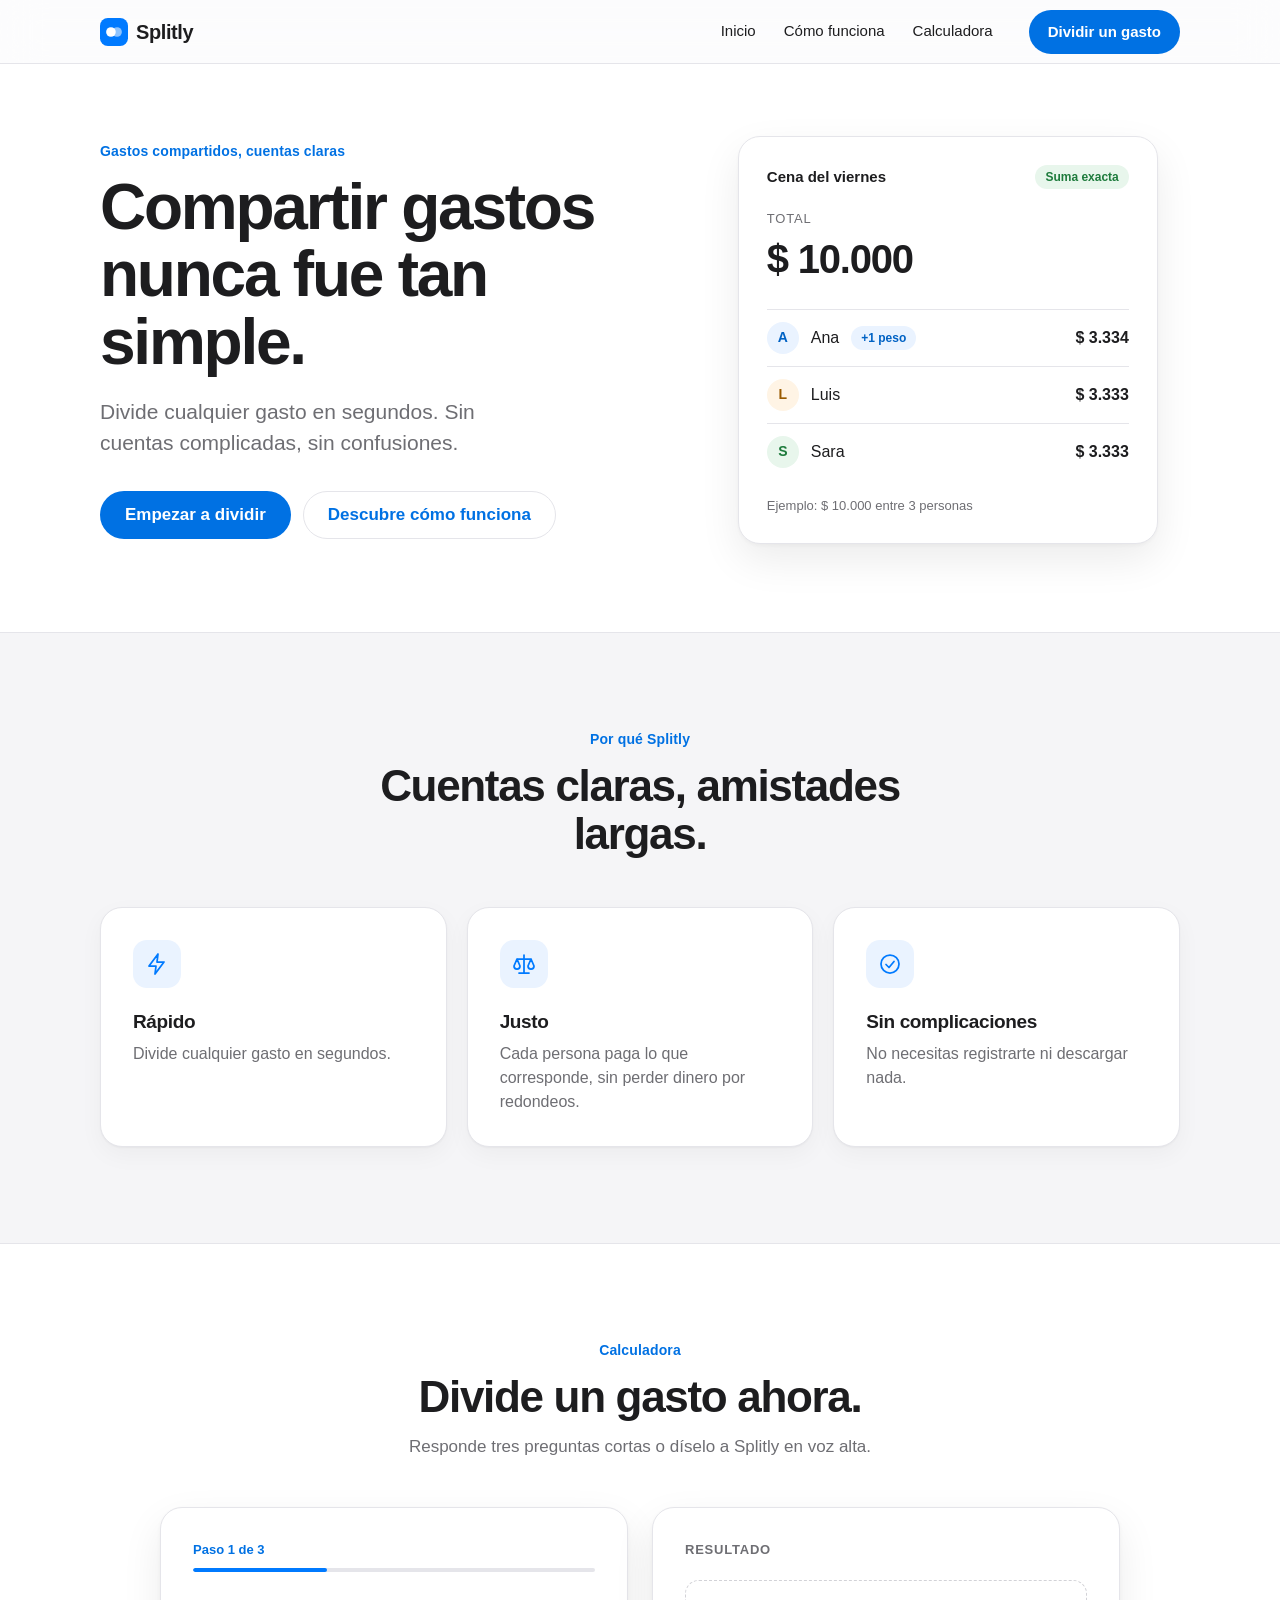
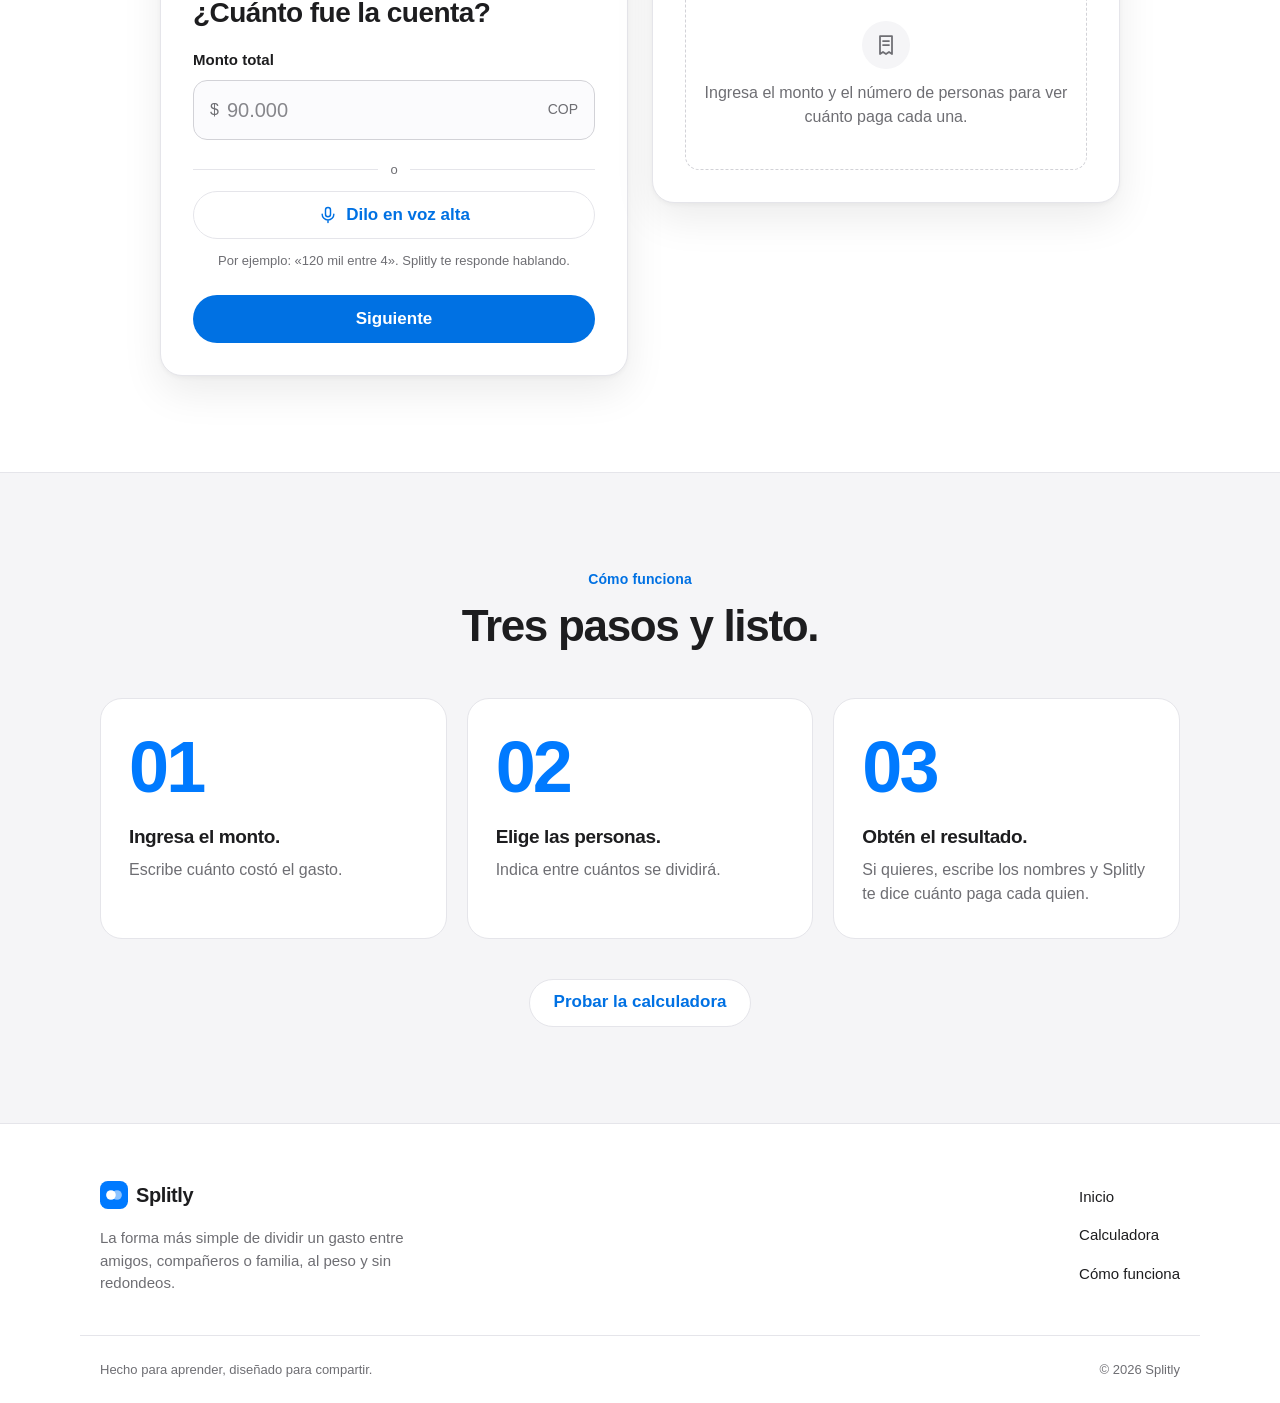
==== frontend/index.html @ 6a3be79f "v4: el asistente paso a paso reemplaza al formulario La calculadora de esta versión solo usa el fluj" ====
<!DOCTYPE html>
<html lang="es">
<head>
  <meta charset="UTF-8">
  <meta name="viewport" content="width=device-width, initial-scale=1">
  <title>Splitly — Divide gastos en segundos</title>
  <meta name="description" content="Splitly divide cualquier gasto en pesos colombianos entre varias personas, al peso y sin redondeos.">
  <meta name="theme-color" content="#F5F5F7">
  <link rel="icon" type="image/svg+xml" href="data:image/svg+xml,%3Csvg xmlns='http://www.w3.org/2000/svg' viewBox='0 0 32 32' width='32' height='32'%3E%3Crect width='32' height='32' rx='9' fill='%23007AFF'/%3E%3Ccircle cx='12.5' cy='16' r='5.5' fill='%23fff'/%3E%3Ccircle cx='19.5' cy='16' r='5.5' fill='%23fff' fill-opacity='.55'/%3E%3C/svg%3E">
  <link rel="stylesheet" href="style.css">
  <script src="script.js" defer></script>
  <script src="flujos.js" defer></script>
</head>
<body>
  <a class="saltar" href="#contenido">Saltar al contenido</a>

  <!-- Barra de navegación -->
  <header class="navbar">
    <nav class="navbar__contenido contenedor" aria-label="Principal">
      <a class="logo" href="#inicio">
        <svg class="logo__simbolo" viewBox="0 0 32 32" width="28" height="28" aria-hidden="true" focusable="false"><rect width="32" height="32" rx="9" fill="#007AFF"/><circle cx="12.5" cy="16" r="5.5" fill="#fff"/><circle cx="19.5" cy="16" r="5.5" fill="#fff" fill-opacity=".55"/></svg>
        <span class="logo__texto">Splitly</span>
      </a>
      <button class="navbar__toggle" id="menu-toggle" type="button" aria-expanded="false" aria-controls="menu" aria-label="Abrir menú">
        <svg viewBox="0 0 24 24" width="24" height="24" fill="none" stroke="currentColor" stroke-width="1.75" stroke-linecap="round" stroke-linejoin="round" aria-hidden="true" focusable="false"><path d="M4 6h16M4 12h16M4 18h16"/></svg>
      </button>
      <div class="navbar__menu" id="menu">
        <ul class="navbar__enlaces">
          <li><a class="navbar__enlace" href="#inicio">Inicio</a></li>
          <li><a class="navbar__enlace" href="#como-funciona">Cómo funciona</a></li>
          <li><a class="navbar__enlace" href="#calculadora">Calculadora</a></li>
        </ul>
        <a class="boton boton--primario boton--pequeno" href="#calculadora">Dividir un gasto</a>
      </div>
    </nav>
  </header>

  <main id="contenido">

    <!-- Hero -->
    <section class="hero" id="inicio" aria-labelledby="hero-titulo">
      <div class="contenedor hero__grid">
        <div class="hero__texto">
          <p class="eyebrow">Gastos compartidos, cuentas claras</p>
          <h1 class="hero__titulo" id="hero-titulo">Compartir gastos nunca fue tan simple.</h1>
          <p class="hero__subtitulo">Divide cualquier gasto en segundos. Sin cuentas complicadas, sin confusiones.</p>
          <div class="hero__acciones">
            <a class="boton boton--primario" href="#calculadora">Empezar a dividir</a>
            <a class="boton boton--secundario" href="#como-funciona">Descubre cómo funciona</a>
          </div>
        </div>
        <figure class="hero__visual tarjeta-ejemplo">
          <div class="tarjeta-ejemplo__encabezado">
            <span class="tarjeta-ejemplo__titulo">Cena del viernes</span>
            <span class="chip chip--exito">Suma exacta</span>
          </div>
          <p class="tarjeta-ejemplo__etiqueta">Total</p>
          <p class="tarjeta-ejemplo__monto">$ 10.000</p>
          <ul class="tarjeta-ejemplo__lista">
            <li class="tarjeta-ejemplo__fila">
              <span class="avatar" aria-hidden="true">A</span>
              <span class="tarjeta-ejemplo__nombre">Ana</span>
              <span class="chip">+1 peso</span>
              <span class="tarjeta-ejemplo__valor">$ 3.334</span>
            </li>
            <li class="tarjeta-ejemplo__fila">
              <span class="avatar" aria-hidden="true">L</span>
              <span class="tarjeta-ejemplo__nombre">Luis</span>
              <span class="tarjeta-ejemplo__valor">$ 3.333</span>
            </li>
            <li class="tarjeta-ejemplo__fila">
              <span class="avatar" aria-hidden="true">S</span>
              <span class="tarjeta-ejemplo__nombre">Sara</span>
              <span class="tarjeta-ejemplo__valor">$ 3.333</span>
            </li>
          </ul>
          <figcaption class="tarjeta-ejemplo__pie">Ejemplo: $ 10.000 entre 3 personas</figcaption>
        </figure>
      </div>
    </section>

    <!-- Beneficios -->
    <section class="seccion" id="beneficios" aria-labelledby="beneficios-titulo">
      <div class="contenedor">
        <header class="seccion__encabezado">
          <p class="eyebrow">Por qué Splitly</p>
          <h2 class="seccion__titulo" id="beneficios-titulo">Cuentas claras, amistades largas.</h2>
        </header>
        <ul class="beneficios">
          <li class="tarjeta beneficio">
            <span class="beneficio__icono">
              <svg viewBox="0 0 24 24" width="24" height="24" fill="none" stroke="currentColor" stroke-width="1.75" stroke-linecap="round" stroke-linejoin="round" aria-hidden="true" focusable="false"><path d="M13 2 4 14h7l-1 8 9-12h-7z"/></svg>
            </span>
            <h3 class="beneficio__titulo">Rápido</h3>
            <p class="beneficio__texto">Divide cualquier gasto en segundos.</p>
          </li>
          <li class="tarjeta beneficio">
            <span class="beneficio__icono">
              <svg viewBox="0 0 24 24" width="24" height="24" fill="none" stroke="currentColor" stroke-width="1.75" stroke-linecap="round" stroke-linejoin="round" aria-hidden="true" focusable="false"><path d="M12 3v18M7 21h10M5 7h14M5 7l-3 7a3 3 0 0 0 6 0zM19 7l-3 7a3 3 0 0 0 6 0z"/></svg>
            </span>
            <h3 class="beneficio__titulo">Justo</h3>
            <p class="beneficio__texto">Cada persona paga lo que corresponde, sin perder dinero por redondeos.</p>
          </li>
          <li class="tarjeta beneficio">
            <span class="beneficio__icono">
              <svg viewBox="0 0 24 24" width="24" height="24" fill="none" stroke="currentColor" stroke-width="1.75" stroke-linecap="round" stroke-linejoin="round" aria-hidden="true" focusable="false"><circle cx="12" cy="12" r="9"/><path d="m8 12.5 3 3 5-6"/></svg>
            </span>
            <h3 class="beneficio__titulo">Sin complicaciones</h3>
            <p class="beneficio__texto">No necesitas registrarte ni descargar nada.</p>
          </li>
        </ul>
      </div>
    </section>

    <!-- Calculadora -->
    <section class="seccion seccion--calculadora" id="calculadora" aria-labelledby="calculadora-titulo">
      <div class="contenedor">
        <header class="seccion__encabezado">
          <p class="eyebrow">Calculadora</p>
          <h2 class="seccion__titulo" id="calculadora-titulo">Divide un gasto ahora.</h2>
          <p class="seccion__descripcion">Responde tres preguntas cortas o díselo a Splitly en voz alta.</p>
        </header>
        <div class="calculadora">

          <div class="calculadora__entrada">

          <!-- Asistente paso a paso: una pregunta por pantalla, o todo de una vez por voz -->
          <form class="tarjeta asistente" id="asistente" novalidate>
            <p class="asistente__progreso" id="asistente-progreso" aria-live="polite">Paso 1 de 3</p>
            <div class="asistente__barra" aria-hidden="true"><span class="asistente__avance" id="asistente-avance"></span></div>

            <fieldset class="asistente__paso" data-paso="1">
              <legend class="asistente__pregunta">¿Cuánto fue la cuenta?</legend>
              <div class="campo">
                <label class="campo__etiqueta" for="asistente-monto">Monto total</label>
                <div class="campo__control">
                  <span class="campo__prefijo" aria-hidden="true">$</span>
                  <input class="campo__entrada" type="text" id="asistente-monto" inputmode="numeric" autocomplete="off" placeholder="90.000">
                  <span class="campo__sufijo" aria-hidden="true">COP</span>
                </div>
              </div>
              <div class="voz">
                <p class="voz__separador"><span>o</span></p>
                <button class="boton boton--secundario boton--bloque voz__boton" id="boton-voz" type="button" aria-describedby="voz-ejemplo voz-estado">
                  <svg viewBox="0 0 24 24" width="20" height="20" fill="none" stroke="currentColor" stroke-width="1.75" stroke-linecap="round" stroke-linejoin="round" aria-hidden="true" focusable="false"><rect x="9" y="3" width="6" height="11" rx="3"/><path d="M5 11a7 7 0 0 0 14 0M12 18v3"/></svg>
                  <span class="voz__texto">Dilo en voz alta</span>
                </button>
                <p class="voz__ejemplo" id="voz-ejemplo">Por ejemplo: «120 mil entre 4». Splitly te responde hablando.</p>
                <p class="voz__estado" id="voz-estado" aria-live="polite" hidden></p>
              </div>
            </fieldset>

            <fieldset class="asistente__paso" data-paso="2" hidden>
              <legend class="asistente__pregunta">¿Entre cuántas personas?</legend>
              <div class="contador">
                <button class="contador__boton" type="button" data-cambio="-1" aria-label="Una persona menos">−</button>
                <label class="visualmente-oculto" for="asistente-personas">Número de personas</label>
                <input class="contador__valor" type="text" id="asistente-personas" inputmode="numeric" autocomplete="off" value="2">
                <button class="contador__boton" type="button" data-cambio="1" aria-label="Una persona más">+</button>
              </div>
            </fieldset>

            <fieldset class="asistente__paso" data-paso="3" hidden>
              <legend class="asistente__pregunta">¿Quiénes son?</legend>
              <p class="campo__ayuda">Opcional: escribe los nombres para ver cuánto paga cada quien.</p>
              <ol class="asistente__nombres" id="asistente-nombres"></ol>
            </fieldset>

            <div class="alerta" id="error" role="alert" hidden></div>
            <div class="asistente__acciones">
              <button class="boton boton--secundario" id="asistente-atras" type="button" hidden>Atrás</button>
              <button class="boton boton--primario" id="asistente-siguiente" type="submit">Siguiente</button>
            </div>
          </form>

          </div>

          <!-- Resultado -->
          <section class="tarjeta resultado" aria-labelledby="resultado-titulo" aria-live="polite">
            <h3 class="resultado__titulo" id="resultado-titulo">Resultado</h3>
            <div class="resultado__vacio" id="resultado-vacio">
              <span class="resultado__vacio-icono">
                <svg viewBox="0 0 24 24" width="24" height="24" fill="none" stroke="currentColor" stroke-width="1.75" stroke-linecap="round" stroke-linejoin="round" aria-hidden="true" focusable="false"><path d="M6 3h12v18l-3-2-3 2-3-2-3 2zM9 8h6M9 12h6"/></svg>
              </span>
              <p>Ingresa el monto y el número de personas para ver cuánto paga cada una.</p>
            </div>
            <div class="resultado__contenido" id="resultado" hidden>
              <p class="resultado__etiqueta" id="resultado-etiqueta">Cada persona paga</p>
              <p class="resultado__monto" id="resultado-base"></p>
              <dl class="resultado__datos">
                <div class="resultado__dato"><dt>Monto total</dt><dd id="resultado-total"></dd></div>
                <div class="resultado__dato"><dt>Participantes</dt><dd id="resultado-personas"></dd></div>
              </dl>
              <h4 class="resultado__subtitulo">Distribución</h4>
              <ul class="distribucion" id="distribucion"></ul>
              <p class="resultado__nota" id="resultado-nota" hidden></p>
            </div>
          </section>

        </div>
      </div>
    </section>

    <!-- Cómo funciona -->
    <section class="seccion" id="como-funciona" aria-labelledby="como-funciona-titulo">
      <div class="contenedor">
        <header class="seccion__encabezado">
          <p class="eyebrow">Cómo funciona</p>
          <h2 class="seccion__titulo" id="como-funciona-titulo">Tres pasos y listo.</h2>
        </header>
        <ol class="pasos">
          <li class="paso">
            <span class="paso__numero" aria-hidden="true">01</span>
            <h3 class="paso__titulo">Ingresa el monto.</h3>
            <p class="paso__texto">Escribe cuánto costó el gasto.</p>
          </li>
          <li class="paso">
            <span class="paso__numero" aria-hidden="true">02</span>
            <h3 class="paso__titulo">Elige las personas.</h3>
            <p class="paso__texto">Indica entre cuántos se dividirá.</p>
          </li>
          <li class="paso">
            <span class="paso__numero" aria-hidden="true">03</span>
            <h3 class="paso__titulo">Obtén el resultado.</h3>
            <p class="paso__texto">Si quieres, escribe los nombres y Splitly te dice cuánto paga cada quien.</p>
          </li>
        </ol>
        <div class="seccion__accion">
          <a class="boton boton--secundario" href="#calculadora">Probar la calculadora</a>
        </div>
      </div>
    </section>

  </main>

  <!-- Pie de página -->
  <footer class="footer">
    <div class="contenedor footer__grid">
      <div class="footer__marca">
        <a class="logo" href="#inicio">
          <svg class="logo__simbolo" viewBox="0 0 32 32" width="28" height="28" aria-hidden="true" focusable="false"><rect width="32" height="32" rx="9" fill="#007AFF"/><circle cx="12.5" cy="16" r="5.5" fill="#fff"/><circle cx="19.5" cy="16" r="5.5" fill="#fff" fill-opacity=".55"/></svg>
          <span class="logo__texto">Splitly</span>
        </a>
        <p class="footer__descripcion">La forma más simple de dividir un gasto entre amigos, compañeros o familia, al peso y sin redondeos.</p>
      </div>
      <nav class="footer__nav" aria-label="Pie de página">
        <ul class="footer__enlaces">
          <li><a class="footer__enlace" href="#inicio">Inicio</a></li>
          <li><a class="footer__enlace" href="#calculadora">Calculadora</a></li>
          <li><a class="footer__enlace" href="#como-funciona">Cómo funciona</a></li>
        </ul>
      </nav>
    </div>
    <div class="contenedor footer__base">
      <p>Hecho para aprender, diseñado para compartir.</p>
      <p>© <span id="anio">2026</span> Splitly</p>
    </div>
  </footer>
</body>
</html>
---- frontend/style.css ----
/* ==========================================================
   Splitly - Hoja de estilos
   Estilo inspirado en Apple / iOS: minimalista, con mucho
   espacio en blanco, tarjetas redondeadas y sombras sutiles.
   Metodología: nombres de clases tipo BEM (bloque__elemento--modificador).
   ========================================================== */

/* ---------- Variables ---------- */
:root {
  /* Colores base */
  --fondo: #F5F5F7;
  --superficie: #FFFFFF;
  --texto: #1D1D1F;
  --texto-secundario: #6E6E73;
  --borde: #E5E5EA;
  --borde-campo: #D2D2D7;

  /* Acento: --acento (#007AFF) es solo para elementos NO textuales
     (iconos, logo, anillo de foco, borde de campo enfocado).
     Sobre blanco #007AFF da ~4.0:1 y NO cumple WCAG AA para texto normal (4.5:1).
     Por eso el texto, los enlaces y los botones usan #0071E3, que da ~4.7:1. */
  --acento: #007AFF;
  --acento-texto: #0071E3;
  --acento-texto-hover: #0062C4;

  /* Estados y chips */
  --exito: #1E7B3C;
  --exito-fondo: #E8F6EC;
  --error: #D70015;
  --error-fondo: #FFF1F1;
  --chip-fondo: #EAF3FF;
  --chip-texto: #0062C4;

  /* Radios */
  --radio-sm: 10px;
  --radio: 14px;
  --radio-lg: 22px;

  /* Sombras */
  --sombra: 0 1px 2px rgba(0,0,0,.04), 0 8px 24px rgba(0,0,0,.04);
  --sombra-elevada: 0 2px 4px rgba(0,0,0,.04), 0 16px 40px rgba(0,0,0,.08);

  /* Medidas y movimiento */
  --alto-navbar: 64px;
  --transicion: 200ms cubic-bezier(.25,.1,.25,1);

  /* Tipografía */
  --fuente: -apple-system, BlinkMacSystemFont, "SF Pro Text", "Segoe UI", Roboto, "Helvetica Neue", Arial, sans-serif;
}

/* ---------- Base ---------- */
*, *::before, *::after {
  box-sizing: border-box;
}

* {
  margin: 0;
}

[hidden] {
  display: none !important;
}

img, svg {
  display: block;
  max-width: 100%;
}

/* Desplazamiento suave solo si la persona no pidió menos movimiento */
@media (prefers-reduced-motion: no-preference) {
  html {
    scroll-behavior: smooth;
  }
}

body {
  background: var(--fondo);
  color: var(--texto);
  font-family: var(--fuente);
  line-height: 1.5;
  -webkit-font-smoothing: antialiased;
  -moz-osx-font-smoothing: grayscale;
}

h1, h2, h3, h4 {
  letter-spacing: -0.02em;
  font-weight: 600;
}

ul, ol {
  list-style: none;
  padding: 0;
}

/* Las anclas no quedan tapadas por la navbar fija */
section[id] {
  scroll-margin-top: calc(var(--alto-navbar) + 16px);
}

/* Anillo de foco visible para quien navega con teclado */
:focus-visible {
  outline: 3px solid color-mix(in srgb, var(--acento) 55%, transparent);
  outline-offset: 2px;
}

.contenedor {
  width: 100%;
  max-width: 1120px;
  margin-inline: auto;
  padding-inline: 20px;
}

@media (max-width: 359px) {
  .contenedor {
    padding-inline: 16px;
  }
}

/* ---------- Enlace para saltar al contenido ---------- */
.saltar {
  position: fixed;
  top: 8px;
  left: 8px;
  z-index: 100;
  padding: 10px 16px;
  background: var(--acento-texto);
  color: #FFFFFF;
  border-radius: var(--radio-sm);
  font-weight: 600;
  text-decoration: none;
  transform: translateY(-200%);
}

.saltar:focus {
  transform: none;
}

/* ---------- Botones ---------- */
.boton {
  display: inline-flex;
  align-items: center;
  justify-content: center;
  gap: 8px;
  min-height: 48px;
  padding: 0 24px;
  border: 1px solid transparent;
  border-radius: 999px;
  font: inherit;
  font-size: 17px;
  font-weight: 600;
  line-height: 1.2;
  text-align: center;
  text-decoration: none;
  cursor: pointer;
  transition:
    background-color var(--transicion),
    color var(--transicion),
    transform var(--transicion),
    box-shadow var(--transicion);
}

.boton--primario {
  background: var(--acento-texto);
  color: #FFFFFF;
}

.boton--primario:hover {
  background: var(--acento-texto-hover);
}

.boton--primario:active {
  transform: scale(.98);
}

.boton--secundario {
  background: var(--superficie);
  color: var(--acento-texto);
  border-color: var(--borde);
}

.boton--secundario:hover {
  background: #EEF5FF;
}

.boton--secundario:active {
  transform: scale(.98);
}

.boton--pequeno {
  min-height: 44px;
  padding: 0 18px;
  font-size: 15px;
}

.boton--bloque {
  width: 100%;
}

.boton:disabled {
  opacity: .55;
  cursor: not-allowed;
  transform: none;
}

.boton--primario:disabled:hover {
  background: var(--acento-texto); /* deshabilitado no reacciona al mouse */
}

/* Spinner de carga: oculto salvo cuando el botón está ocupado */
.boton__spinner {
  display: none;
}

.boton[aria-busy="true"] {
  cursor: progress; /* sobrescribe el not-allowed de :disabled */
}

.boton[aria-busy="true"] .boton__spinner {
  display: inline-block;
  width: 18px;
  height: 18px;
  flex-shrink: 0;
  border: 2px solid rgba(255,255,255,.35);
  border-top-color: #FFFFFF;
  border-radius: 50%;
  animation: girar 0.8s linear infinite;
}

/* ---------- Navbar ---------- */
.navbar {
  position: sticky;
  top: 0;
  z-index: 50;
  height: var(--alto-navbar);
  background: rgba(255,255,255,.72);
  -webkit-backdrop-filter: saturate(180%) blur(20px);
  backdrop-filter: saturate(180%) blur(20px);
  border-bottom: 1px solid var(--borde);
}

.navbar__contenido {
  display: flex;
  align-items: center;
  justify-content: space-between;
  height: 100%;
}

.logo {
  display: inline-flex;
  align-items: center;
  gap: 8px;
  color: var(--texto);
  text-decoration: none;
}

.logo__texto {
  font-size: 20px;
  font-weight: 700;
  letter-spacing: -0.02em;
}

.navbar__toggle {
  display: inline-grid;
  place-items: center;
  width: 44px;
  height: 44px;
  padding: 0;
  border: 0;
  background: transparent;
  border-radius: var(--radio-sm);
  color: var(--texto);
  cursor: pointer;
  transition: background-color var(--transicion);
}

.navbar__toggle:hover {
  background: rgba(0,0,0,.05);
}

.navbar__enlace {
  display: flex;
  align-items: center;
  color: var(--texto);
  font-size: 15px;
  text-decoration: none;
  padding: 8px 12px;
  border-radius: 8px;
  transition: color var(--transicion);
}

.navbar__enlace:hover {
  color: var(--acento-texto);
}

/* Móvil: menú desplegable */
.navbar__menu {
  position: absolute;
  top: 100%;
  left: 0;
  right: 0;
  display: none;
  flex-direction: column;
  gap: 8px;
  padding: 12px 20px 20px;
  background: var(--superficie);
  border-bottom: 1px solid var(--borde);
  box-shadow: var(--sombra-elevada);
}

.navbar__enlaces {
  display: flex;
  flex-direction: column;
}

.navbar__menu .navbar__enlace {
  min-height: 44px;
  padding: 12px;
}

.navbar__menu .boton {
  width: 100%;
}

/* Estado abierto (lo activa el JavaScript con la clase navbar--abierto) */
.navbar--abierto .navbar__menu {
  display: flex;
  animation: desplegar 200ms ease-out;
}

/* Escritorio: menú en fila */
@media (min-width: 768px) {
  .navbar__toggle {
    display: none;
  }

  .navbar__menu {
    position: static;
    display: flex;
    flex-direction: row;
    align-items: center;
    gap: 24px;
    padding: 0;
    background: none;
    border-bottom: 0;
    box-shadow: none;
  }

  .navbar__enlaces {
    flex-direction: row;
    gap: 4px;
  }

  .navbar__menu .navbar__enlace {
    min-height: 0;
    padding: 8px 12px;
  }

  .navbar__menu .boton {
    width: auto;
  }
}

/* ---------- Hero ---------- */
.hero {
  padding-block: 48px 64px;
  background: var(--superficie);
  border-bottom: 1px solid var(--borde);
}

@media (min-width: 768px) {
  .hero {
    padding-block: 72px 88px;
  }
}

.hero__grid {
  display: grid;
  grid-template-columns: minmax(0, 1fr);
  gap: 48px;
}

@media (min-width: 900px) {
  .hero__grid {
    grid-template-columns: 1.1fr 0.9fr;
    align-items: center;
  }
}

.eyebrow {
  margin-bottom: 12px;
  font-size: 14px;
  font-weight: 600;
  letter-spacing: .01em;
  color: var(--acento-texto);
}

.hero__titulo {
  max-width: 14ch;
  font-size: clamp(2.25rem, 6vw + 0.5rem, 4rem);
  font-weight: 700;
  line-height: 1.05;
  letter-spacing: -0.035em;
}

.hero__subtitulo {
  max-width: 36ch;
  margin: 20px 0 32px;
  font-size: clamp(1.0625rem, 1vw + 0.9rem, 1.3125rem);
  color: var(--texto-secundario);
}

.hero__acciones {
  display: flex;
  flex-wrap: wrap;
  gap: 12px;
}

@media (max-width: 479px) {
  .hero__acciones .boton {
    flex: 1 1 100%;
  }
}

/* ---------- Tarjeta de ejemplo (hero) ---------- */
.tarjeta-ejemplo {
  width: 100%;
  max-width: 420px;
  justify-self: center;
  margin: 0;
  padding: 20px;
  background: var(--superficie);
  border: 1px solid var(--borde);
  border-radius: var(--radio-lg);
  box-shadow: var(--sombra-elevada);
  animation: aparecer 500ms ease-out both;
}

@media (min-width: 480px) {
  .tarjeta-ejemplo {
    padding: 28px;
  }
}

.tarjeta-ejemplo__encabezado {
  display: flex;
  align-items: center;
  justify-content: space-between;
  gap: 12px;
  margin-bottom: 20px;
}

.tarjeta-ejemplo__titulo {
  font-size: 15px;
  font-weight: 600;
}

.tarjeta-ejemplo__etiqueta {
  font-size: 13px;
  color: var(--texto-secundario);
  text-transform: uppercase;
  letter-spacing: .06em;
}

.tarjeta-ejemplo__monto {
  margin-bottom: 20px;
  font-size: 40px;
  font-weight: 700;
  letter-spacing: -0.03em;
  font-variant-numeric: tabular-nums;
}

.tarjeta-ejemplo__fila {
  display: flex;
  align-items: center;
  gap: 12px;
  padding: 12px 0;
  border-top: 1px solid var(--borde);
}

.tarjeta-ejemplo__nombre {
  font-weight: 500;
}

.tarjeta-ejemplo__valor {
  margin-left: auto;
  font-weight: 600;
  font-variant-numeric: tabular-nums;
}

.tarjeta-ejemplo__pie {
  margin-top: 16px;
  font-size: 13px;
  color: var(--texto-secundario);
}

/* ---------- Avatar y chips ---------- */
.avatar {
  display: inline-grid;
  place-items: center;
  flex-shrink: 0;
  width: 32px;
  height: 32px;
  border-radius: 50%;
  font-size: 14px;
  font-weight: 600;
}

.tarjeta-ejemplo__fila:nth-child(1) .avatar {
  background: #EAF3FF;
  color: #0062C4;
}

.tarjeta-ejemplo__fila:nth-child(2) .avatar {
  background: #FFF4E5;
  color: #9A5B00;
}

.tarjeta-ejemplo__fila:nth-child(3) .avatar {
  background: #E8F6EC;
  color: #1E7B3C;
}

.chip {
  display: inline-flex;
  padding: 3px 10px;
  border-radius: 999px;
  background: var(--chip-fondo);
  color: var(--chip-texto);
  font-size: 12px;
  font-weight: 600;
  white-space: nowrap;
}

.chip--exito {
  background: var(--exito-fondo);
  color: var(--exito);
}

/* ---------- Secciones genéricas ---------- */
.seccion {
  padding-block: 64px;
}

@media (min-width: 768px) {
  .seccion {
    padding-block: 96px;
  }
}

.seccion__encabezado {
  max-width: 640px;
  margin: 0 auto 48px;
  text-align: center;
}

.seccion__titulo {
  font-size: clamp(1.75rem, 3vw + 1rem, 2.75rem);
  font-weight: 700;
  letter-spacing: -0.03em;
  line-height: 1.1;
}

.seccion__descripcion {
  margin-top: 12px;
  font-size: 17px;
  color: var(--texto-secundario);
}

.seccion__accion {
  margin-top: 40px;
  text-align: center;
}

.tarjeta {
  padding: 24px;
  background: var(--superficie);
  border: 1px solid var(--borde);
  border-radius: var(--radio-lg);
  box-shadow: var(--sombra);
}

@media (min-width: 768px) {
  .tarjeta {
    padding: 32px;
  }
}

/* ---------- Beneficios ---------- */
.beneficios {
  display: grid;
  grid-template-columns: repeat(auto-fit, minmax(min(100%, 260px), 1fr));
  gap: 20px;
}

.beneficio {
  transition: transform var(--transicion), box-shadow var(--transicion);
}

@media (hover: hover) {
  .beneficio:hover {
    transform: translateY(-2px);
    box-shadow: var(--sombra-elevada);
  }
}

.beneficio__icono {
  display: inline-grid;
  place-items: center;
  width: 48px;
  height: 48px;
  margin-bottom: 20px;
  border-radius: 14px;
  background: var(--chip-fondo);
  color: var(--acento);
}

.beneficio__titulo {
  margin-bottom: 6px;
  font-size: 19px;
  font-weight: 600;
}

.beneficio__texto {
  color: var(--texto-secundario);
}

/* ---------- Calculadora ---------- */
.seccion--calculadora {
  background: var(--superficie);
  border-block: 1px solid var(--borde);
}

.seccion--calculadora .tarjeta {
  box-shadow: var(--sombra-elevada);
}

.calculadora {
  display: grid;
  grid-template-columns: minmax(0, 1fr);
  gap: 24px;
  max-width: 960px;
  margin-inline: auto;
}

@media (min-width: 900px) {
  .calculadora {
    grid-template-columns: repeat(2, minmax(0, 1fr));
    align-items: start;
  }
}

.campo {
  margin-bottom: 20px;
}

.campo__etiqueta {
  display: block;
  margin-bottom: 8px;
  font-size: 15px;
  font-weight: 600;
}

.campo__control {
  display: flex;
  align-items: center;
  gap: 8px;
  min-height: 56px;
  padding: 0 16px;
  background: #FBFBFD;
  border: 1px solid var(--borde-campo);
  border-radius: var(--radio);
  transition:
    border-color var(--transicion),
    box-shadow var(--transicion),
    background-color var(--transicion);
}

.campo__control:focus-within {
  background: var(--superficie);
  border-color: var(--acento);
  box-shadow: 0 0 0 4px rgba(0,122,255,.15);
}

.campo__entrada {
  flex: 1;
  min-width: 0;
  padding: 14px 0;
  border: 0;
  background: transparent;
  color: var(--texto);
  font: inherit;
  /* Nunca menos de 16px: en iOS, un campo con letra menor hace zoom automático al enfocarse */
  font-size: 20px;
  font-weight: 500;
  font-variant-numeric: tabular-nums;
  outline: none; /* el foco lo muestra el contenedor con :focus-within */
}

.campo__entrada::placeholder {
  color: #86868B;
}

.campo__prefijo,
.campo__sufijo {
  color: var(--texto-secundario);
  font-weight: 500;
}

.campo__sufijo {
  font-size: 14px;
}

.campo__ayuda {
  margin-top: 6px;
  font-size: 13px;
  color: var(--texto-secundario);
}

.alerta {
  margin-bottom: 20px;
  padding: 12px 16px;
  background: var(--error-fondo);
  color: var(--error);
  border-left: 3px solid var(--error);
  border-radius: var(--radio-sm);
  font-size: 15px;
  animation: aparecer 250ms ease-out both;
}

.alerta p + p {
  margin-top: 4px;
}

/* ---------- Resultado ---------- */
.resultado__titulo {
  margin-bottom: 20px;
  font-size: 13px;
  font-weight: 600;
  text-transform: uppercase;
  letter-spacing: .06em;
  color: var(--texto-secundario);
}

.resultado__vacio {
  display: flex;
  flex-direction: column;
  align-items: center;
  gap: 12px;
  padding: 40px 16px;
  border: 1.5px dashed var(--borde-campo);
  border-radius: var(--radio);
  text-align: center;
  color: var(--texto-secundario);
}

.resultado__vacio-icono {
  display: inline-grid;
  place-items: center;
  width: 48px;
  height: 48px;
  border-radius: 50%;
  background: var(--fondo);
  color: var(--texto-secundario);
}

/* El JS reinicia la animación ocultando y mostrando el elemento */
.resultado__contenido {
  animation: aparecer 400ms ease-out both;
}

.resultado__etiqueta {
  font-size: 15px;
  color: var(--texto-secundario);
}

.resultado__monto {
  margin: 4px 0 24px;
  font-size: clamp(2.5rem, 5vw + 1rem, 3.25rem);
  font-weight: 700;
  line-height: 1.1;
  letter-spacing: -0.035em;
  font-variant-numeric: tabular-nums;
  overflow-wrap: anywhere;
}

.resultado__datos {
  display: grid;
  grid-template-columns: repeat(2, minmax(0, 1fr));
  gap: 12px;
  margin-bottom: 24px;
}

.resultado__dato {
  padding: 14px 16px;
  background: var(--fondo);
  border-radius: var(--radio);
}

.resultado__dato dt {
  font-size: 13px;
  color: var(--texto-secundario);
}

.resultado__dato dd {
  margin: 0;
  font-size: 17px;
  font-weight: 600;
  font-variant-numeric: tabular-nums;
  overflow-wrap: anywhere;
}

.resultado__subtitulo {
  margin-bottom: 8px;
  font-size: 15px;
  font-weight: 600;
}

.distribucion__item {
  display: flex;
  align-items: center;
  justify-content: space-between;
  gap: 12px;
  padding: 14px 0;
  border-top: 1px solid var(--borde);
}

.distribucion__detalle {
  display: inline-flex;
  align-items: center;
  flex-wrap: wrap;
  gap: 8px;
  min-width: 0;
}

.distribucion__monto {
  font-weight: 600;
  font-variant-numeric: tabular-nums;
  white-space: nowrap;
}

.resultado__nota {
  margin-top: 16px;
  padding-top: 16px;
  border-top: 1px solid var(--borde);
  font-size: 14px;
  color: var(--texto-secundario);
}

/* ---------- Cómo funciona ---------- */
.pasos {
  display: grid;
  grid-template-columns: repeat(auto-fit, minmax(min(100%, 260px), 1fr));
  gap: 20px;
}

.paso {
  padding: 32px 28px;
  background: var(--superficie);
  border: 1px solid var(--borde);
  border-radius: var(--radio-lg);
}

/* Número grande y decorativo (aria-hidden): para texto grande basta contraste 3:1 y #007AFF lo cumple */
.paso__numero {
  display: block;
  margin-bottom: 20px;
  font-size: clamp(3rem, 4vw + 1.5rem, 4.5rem);
  font-weight: 700;
  line-height: 1;
  letter-spacing: -0.04em;
  font-variant-numeric: tabular-nums;
  color: var(--acento);
}

.paso__titulo {
  margin-bottom: 6px;
  font-size: 19px;
  font-weight: 600;
}

.paso__texto {
  color: var(--texto-secundario);
}

/* ---------- Footer ---------- */
.footer {
  padding-top: 56px;
  background: var(--superficie);
  border-top: 1px solid var(--borde);
  font-size: 15px;
  color: var(--texto-secundario);
}

.footer__grid {
  display: grid;
  grid-template-columns: minmax(0, 1fr);
  gap: 32px;
}

@media (min-width: 768px) {
  .footer__grid {
    grid-template-columns: 2fr 1fr;
    align-items: start;
  }
}

.footer__descripcion {
  max-width: 40ch;
  margin-top: 12px;
}

.footer__enlaces {
  display: flex;
  flex-direction: column;
  gap: 4px;
}

@media (min-width: 768px) {
  .footer__nav {
    justify-self: end;
  }
}

.footer__enlace {
  display: inline-block;
  padding: 6px 0;
  color: var(--texto);
  text-decoration: none;
  transition: color var(--transicion);
}

.footer__enlace:hover {
  color: var(--acento-texto);
  text-decoration: underline;
}

.footer__base {
  display: flex;
  flex-wrap: wrap;
  justify-content: space-between;
  gap: 8px 24px;
  margin-top: 40px;
  padding-block: 24px;
  border-top: 1px solid var(--borde);
  font-size: 13px;
}

/* ---------- Asistente paso a paso y voz ---------- */
.calculadora__entrada {
  display: grid;
  gap: 16px;
  align-content: start;
  min-width: 0;
}

/* Atajo por voz dentro del primer paso */
.voz {
  display: grid;
  gap: 12px;
}

.voz__separador {
  display: flex;
  align-items: center;
  gap: 12px;
  font-size: 13px;
  color: var(--texto-secundario);
}

.voz__separador::before,
.voz__separador::after {
  content: "";
  flex: 1;
  height: 1px;
  background: var(--borde);
}

.voz__ejemplo {
  font-size: 13px;
  text-align: center;
  color: var(--texto-secundario);
}

.voz__boton--escuchando {
  background: var(--error-fondo);
  border-color: var(--error);
  color: var(--error);
}

.voz__boton--escuchando:hover {
  background: var(--error-fondo);
}

.voz__boton--escuchando svg {
  animation: latir 1s ease-in-out infinite;
}

.voz__estado {
  padding: 10px 14px;
  background: var(--fondo);
  border-radius: var(--radio-sm);
  font-size: 14px;
  color: var(--texto);
}

.asistente__progreso {
  font-size: 13px;
  font-weight: 600;
  color: var(--acento-texto);
}

.asistente__barra {
  height: 4px;
  margin: 8px 0 24px;
  background: var(--borde);
  border-radius: 999px;
  overflow: hidden;
}

.asistente__avance {
  display: block;
  width: 33.33%;
  height: 100%;
  background: var(--acento);
  border-radius: inherit;
  transition: width var(--transicion);
}

.asistente__paso {
  min-width: 0;
  margin: 0;
  padding: 0;
  border: 0;
  animation: aparecer 250ms ease-out both;
}

.asistente__pregunta {
  margin-bottom: 20px;
  padding: 0;
  font-size: clamp(1.375rem, 2vw + 1rem, 1.75rem);
  font-weight: 700;
  letter-spacing: -0.02em;
  line-height: 1.2;
}

.asistente__acciones {
  display: flex;
  gap: 12px;
  margin-top: 24px;
}

.asistente__acciones .boton {
  flex: 1;
}

.contador {
  display: flex;
  align-items: center;
  justify-content: center;
  gap: 16px;
  margin-bottom: 24px;
}

.contador__boton {
  display: inline-grid;
  place-items: center;
  flex-shrink: 0;
  width: 56px;
  height: 56px;
  border: 1px solid var(--borde-campo);
  border-radius: 50%;
  background: var(--superficie);
  color: var(--acento-texto);
  font: inherit;
  font-size: 28px;
  line-height: 1;
  cursor: pointer;
  transition: background-color var(--transicion);
}

.contador__boton:hover {
  background: #EEF5FF;
}

.contador__valor {
  width: 4ch;
  border: 0;
  border-radius: var(--radio-sm);
  background: transparent;
  color: var(--texto);
  font: inherit;
  font-size: 48px;
  font-weight: 700;
  text-align: center;
  font-variant-numeric: tabular-nums;
}

.asistente__nombres {
  display: grid;
  gap: 8px;
  max-height: 320px;
  margin: 16px 0 20px;
  overflow-y: auto;
}

.asistente__nombre {
  width: 100%;
  min-height: 48px;
  padding: 0 14px;
  background: #FBFBFD;
  border: 1px solid var(--borde-campo);
  border-radius: var(--radio);
  color: var(--texto);
  font: inherit;
  font-size: 17px; /* 16px o más: evita el zoom automático de iOS */
}

.asistente__nombre:focus {
  outline: none;
  background: var(--superficie);
  border-color: var(--acento);
  box-shadow: 0 0 0 4px rgba(0,122,255,.15);
}

/* Texto solo para lectores de pantalla */
.visualmente-oculto {
  position: absolute;
  width: 1px;
  height: 1px;
  overflow: hidden;
  clip-path: inset(50%);
  white-space: nowrap;
}

/* ---------- Animaciones ---------- */
@keyframes latir {
  50% { transform: scale(1.15); }
}

@keyframes aparecer {
  from { opacity: 0; transform: translateY(8px); }
  to { opacity: 1; transform: none; }
}

@keyframes desplegar {
  from { opacity: 0; transform: translateY(-8px); }
  to { opacity: 1; transform: none; }
}

@keyframes girar {
  to { transform: rotate(360deg); }
}

/* ---------- Movimiento reducido ---------- */
@media (prefers-reduced-motion: reduce) {
  *, *::before, *::after {
    animation-duration: 0.01ms !important;
    animation-iteration-count: 1 !important;
    transition-duration: 0.01ms !important;
    scroll-behavior: auto !important;
  }
}
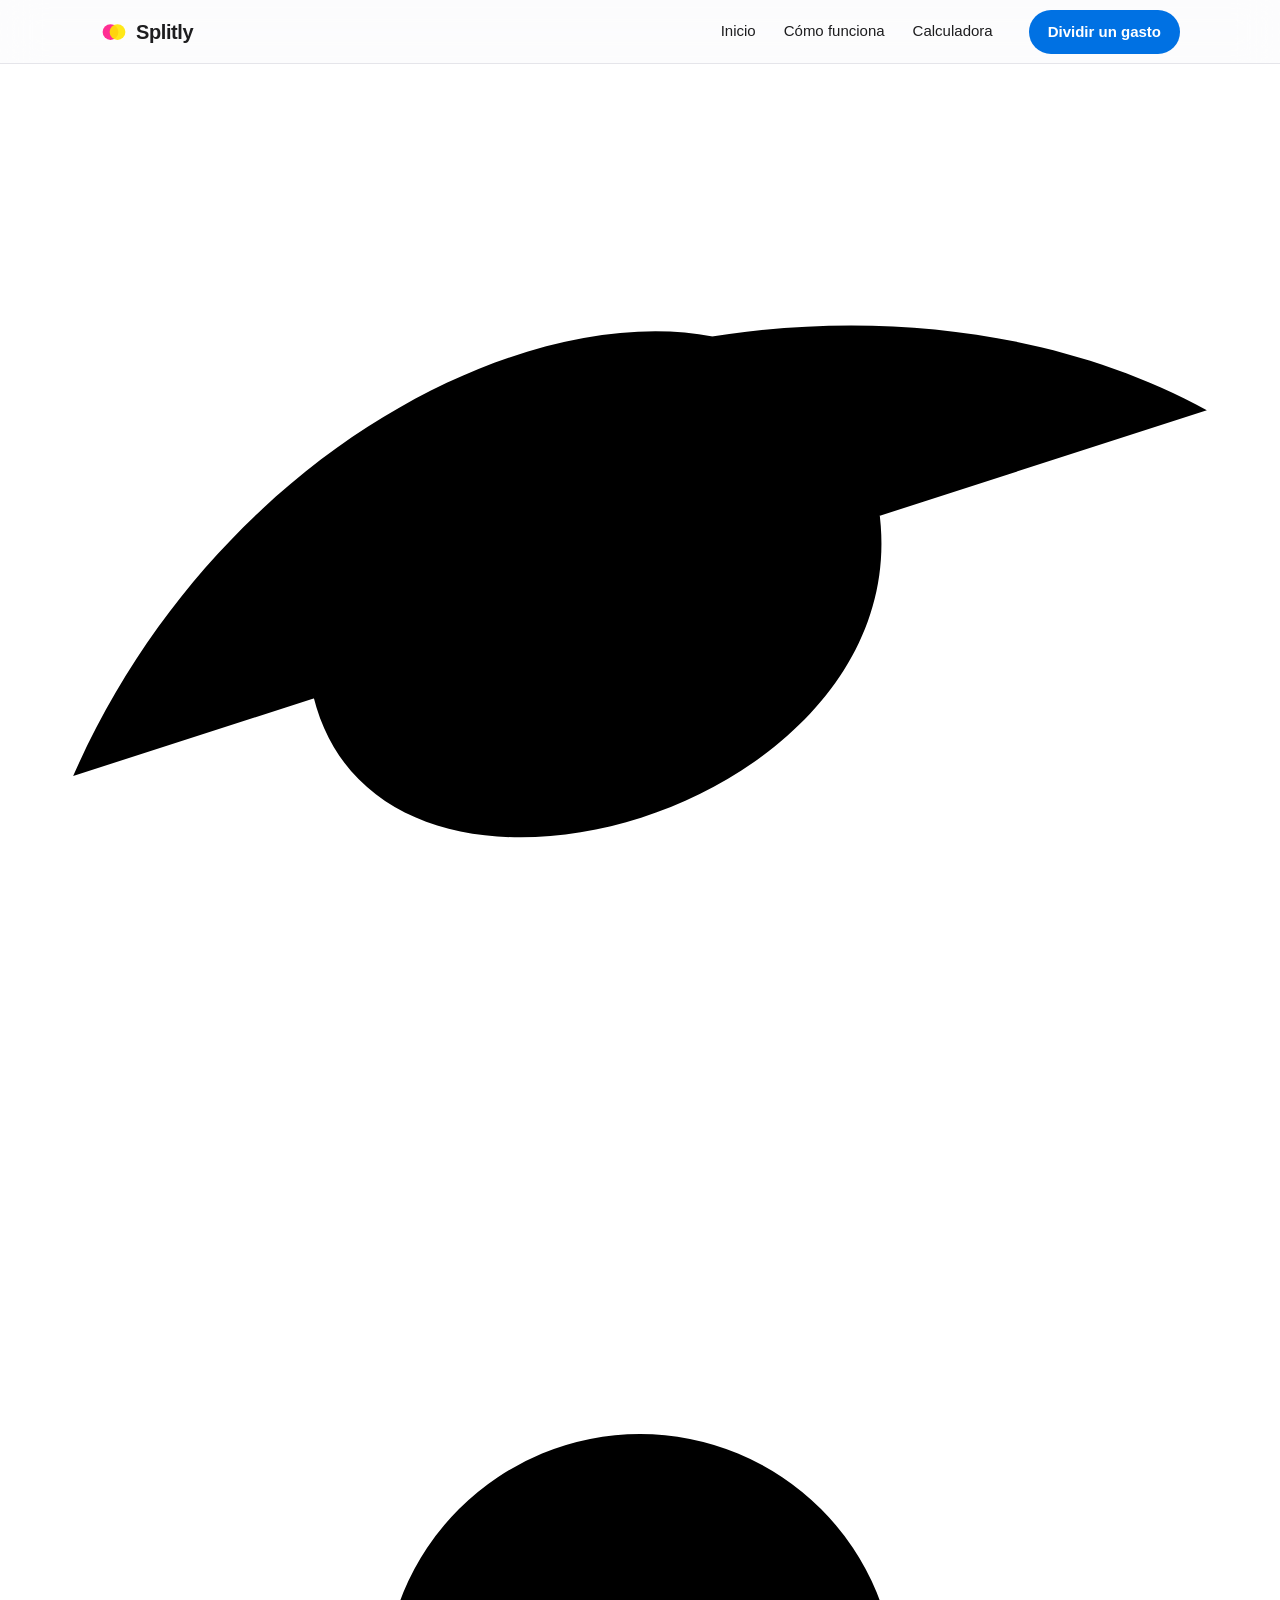
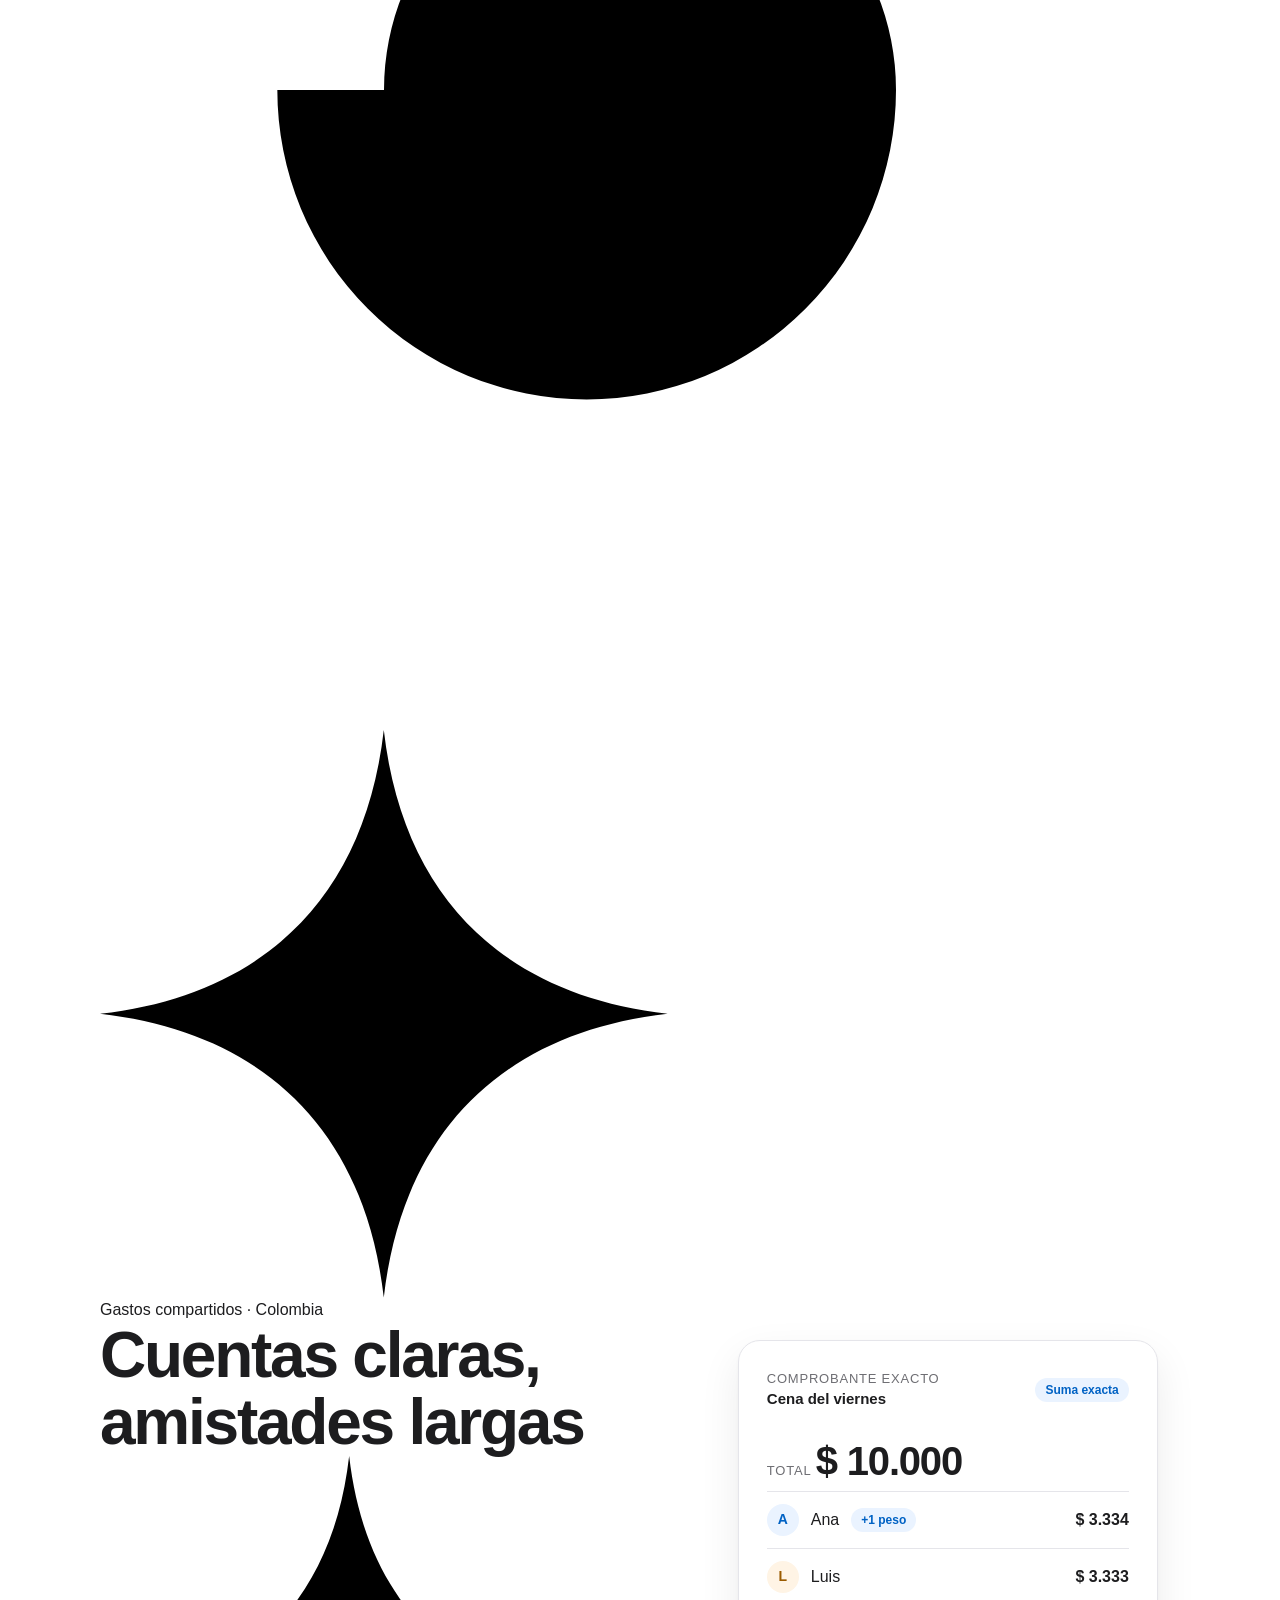
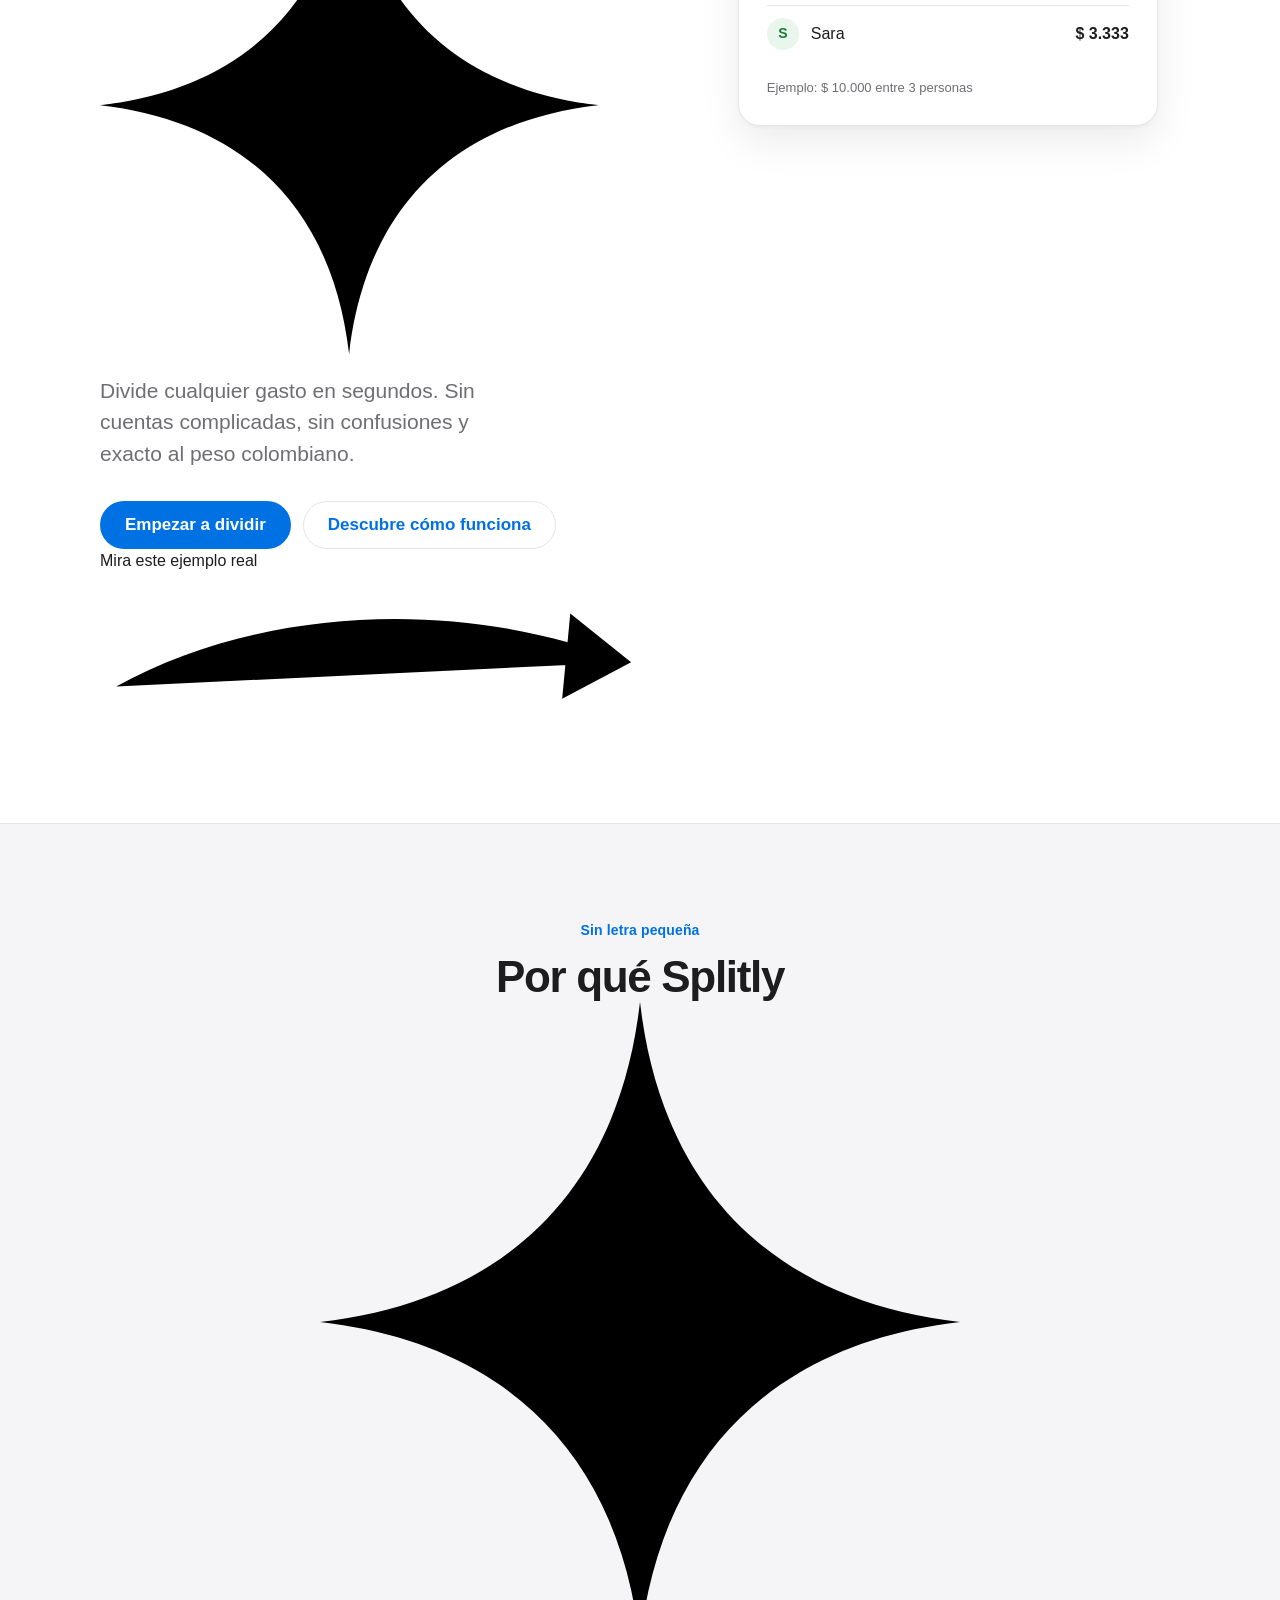
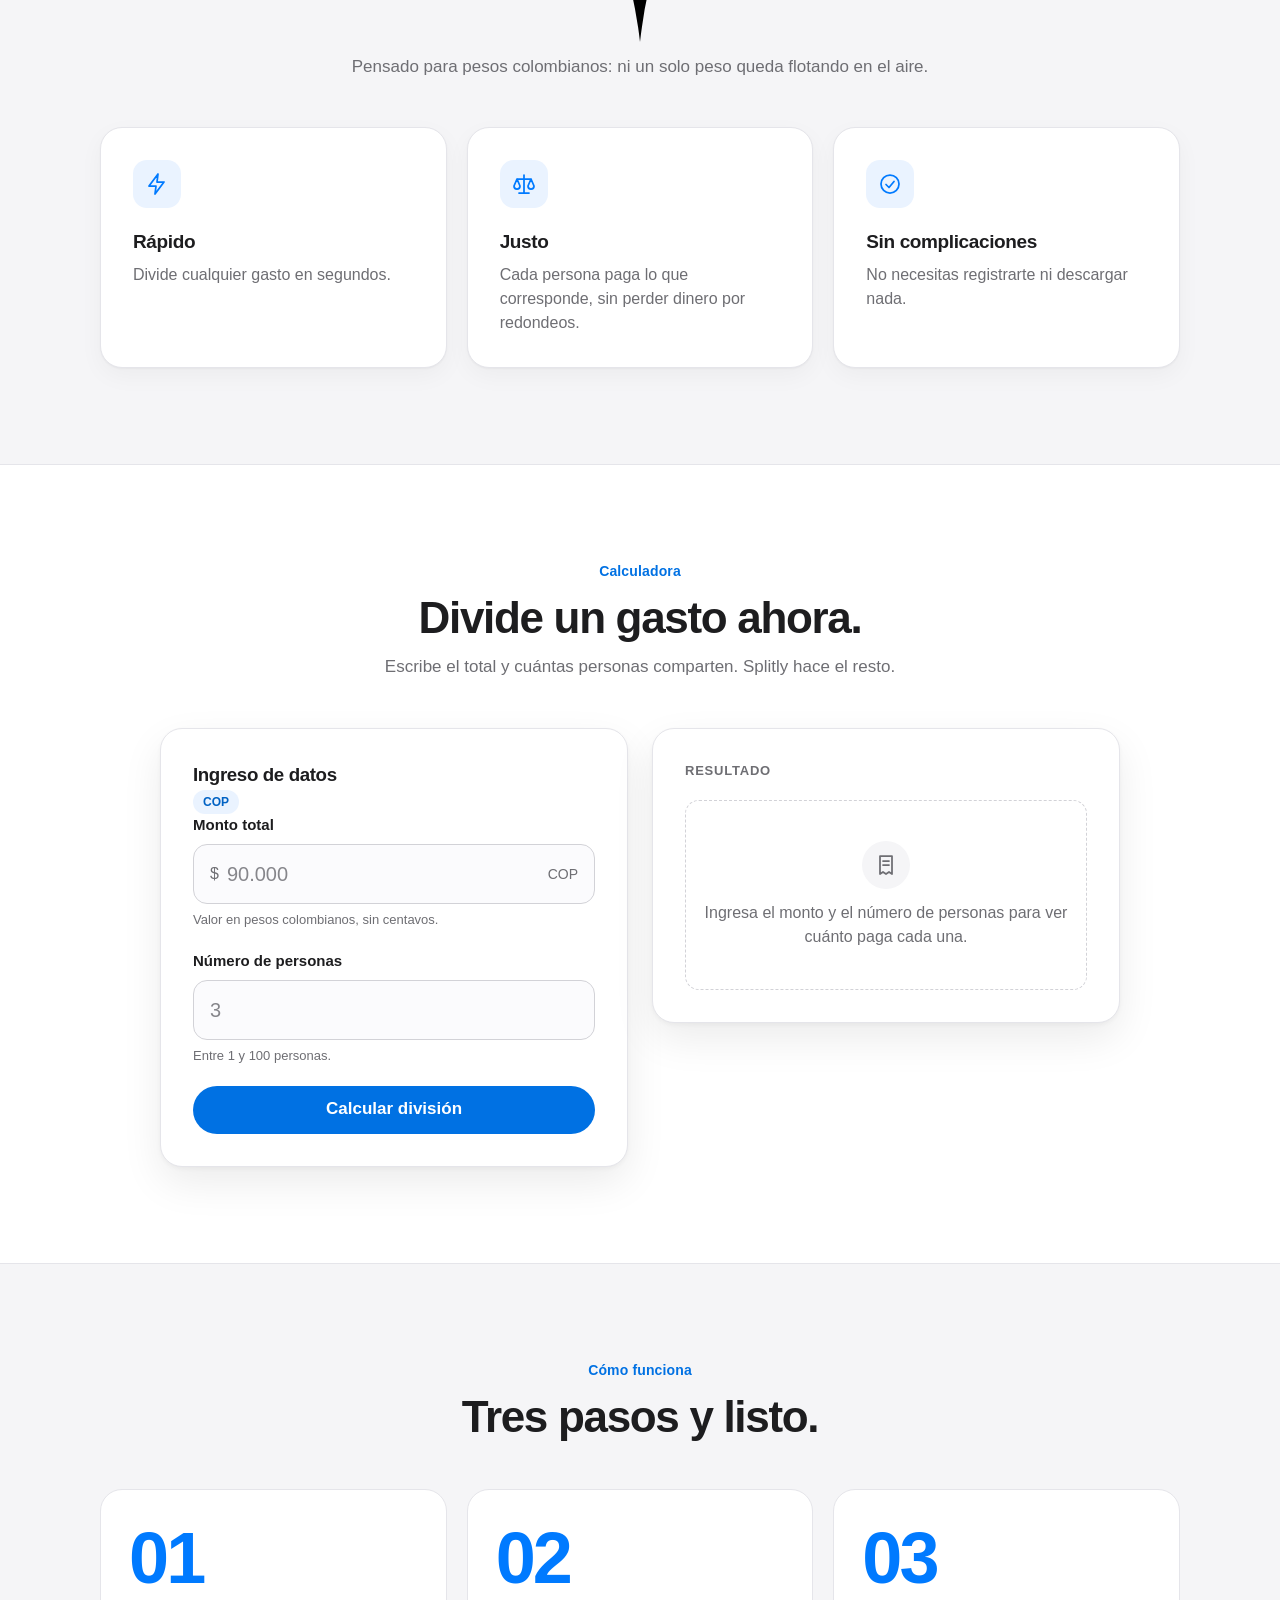
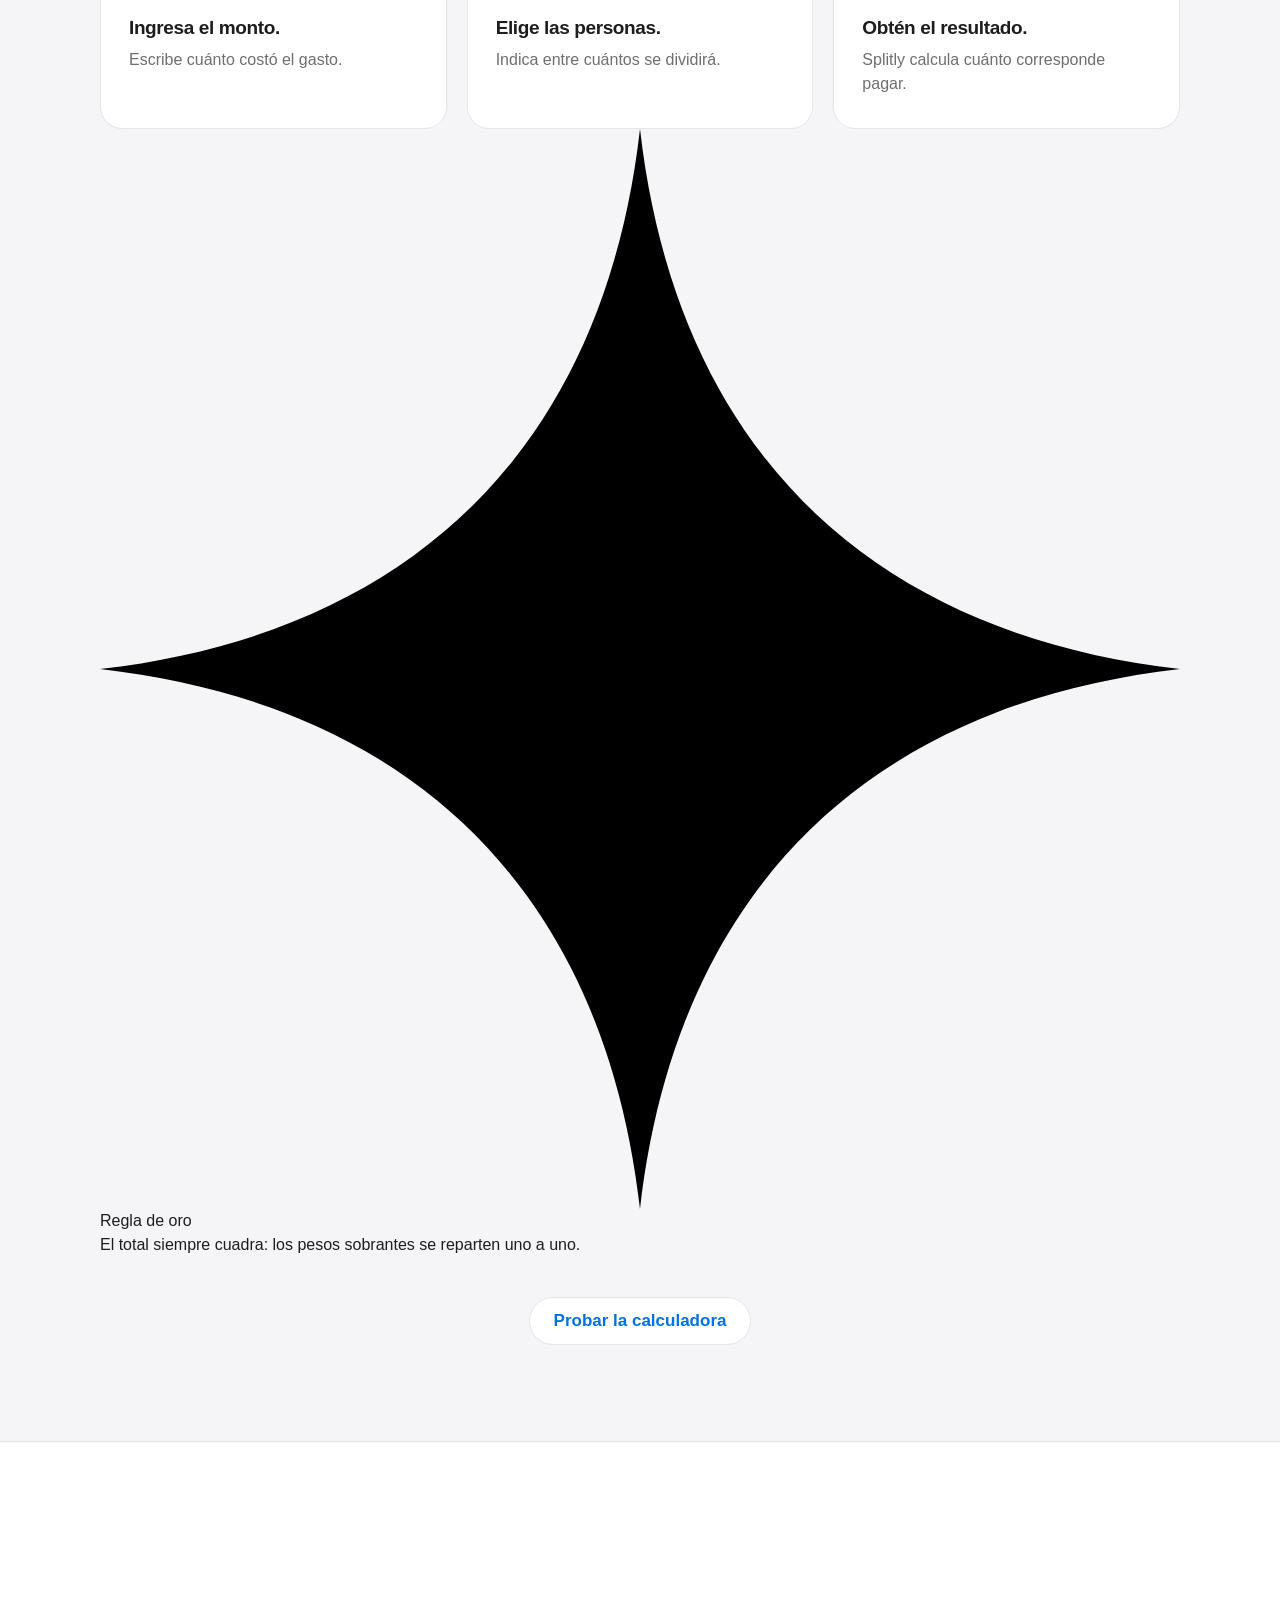
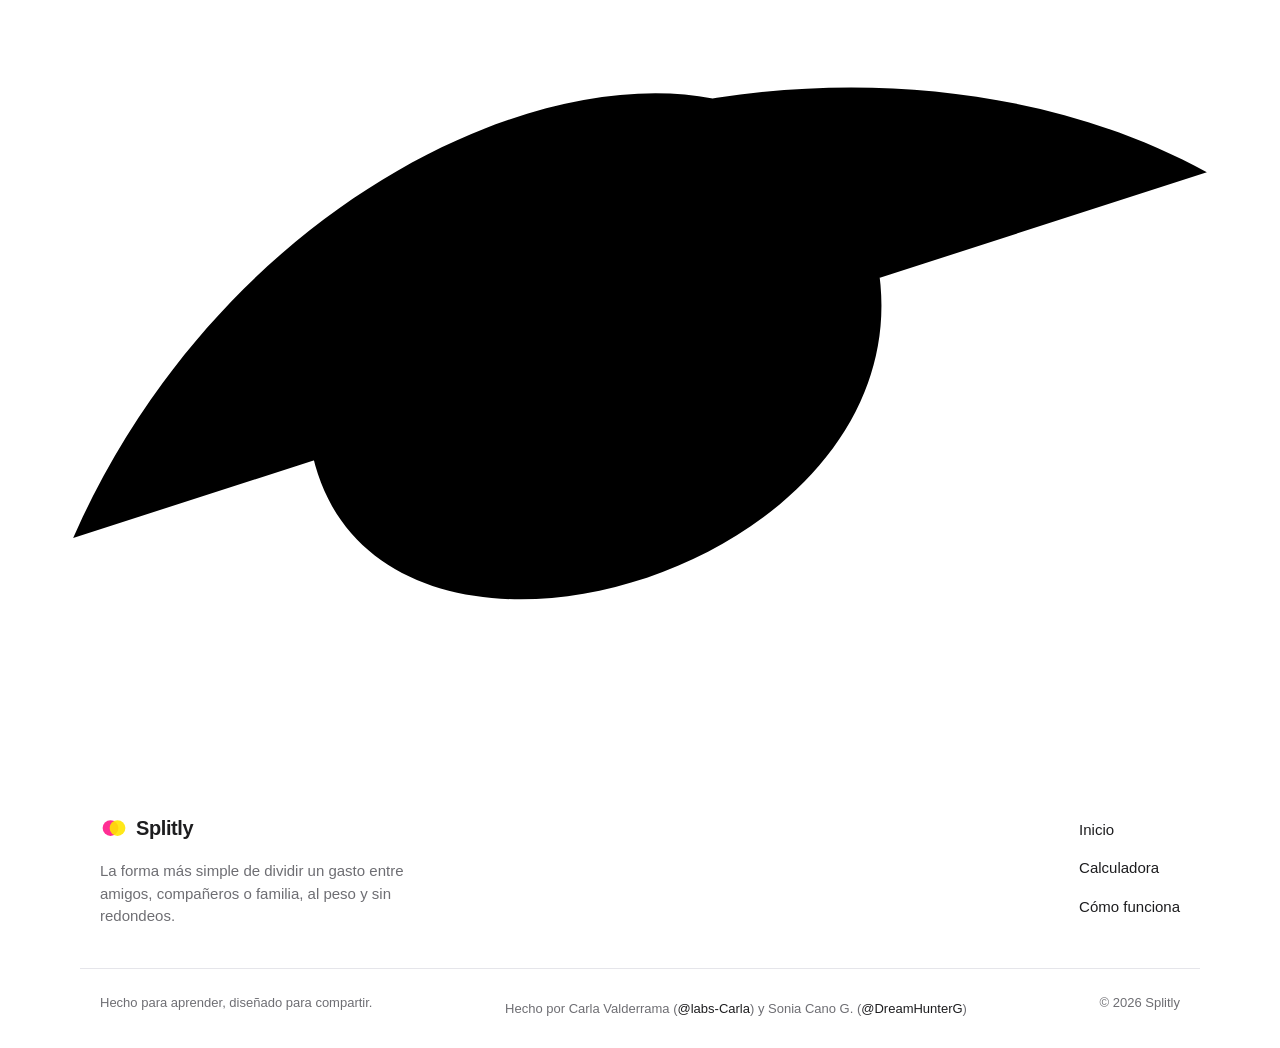
==== commit becb74bd: "Footer: lema, créditos de ambas autoras y copyright Co-Authored-By: Claude Opus 5.5 <noreply@anthrop" ====
--- a/frontend/index.html
+++ b/frontend/index.html
@@ -3,13 +3,16 @@
 <head>
   <meta charset="UTF-8">
   <meta name="viewport" content="width=device-width, initial-scale=1">
-  <title>Splitly — Divide gastos en segundos</title>
+  <title>Splitly — Cuentas claras, amistades largas</title>
   <meta name="description" content="Splitly divide cualquier gasto en pesos colombianos entre varias personas, al peso y sin redondeos.">
-  <meta name="theme-color" content="#F5F5F7">
-  <link rel="icon" type="image/svg+xml" href="data:image/svg+xml,%3Csvg xmlns='http://www.w3.org/2000/svg' viewBox='0 0 32 32' width='32' height='32'%3E%3Crect width='32' height='32' rx='9' fill='%23007AFF'/%3E%3Ccircle cx='12.5' cy='16' r='5.5' fill='%23fff'/%3E%3Ccircle cx='19.5' cy='16' r='5.5' fill='%23fff' fill-opacity='.55'/%3E%3C/svg%3E">
+  <meta name="author" content="Carla Valderrama y Sonia Cano G.">
+  <meta name="theme-color" content="#0C0C0C">
+  <link rel="icon" type="image/svg+xml" href="data:image/svg+xml,%3Csvg xmlns='http://www.w3.org/2000/svg' viewBox='0 0 32 32' width='32' height='32'%3E%3Crect width='32' height='32' rx='8' fill='%230C0C0C'/%3E%3Ccircle cx='12.5' cy='16' r='6' fill='%23FF2E93'/%3E%3Ccircle cx='19.5' cy='16' r='6' fill='%23FFE600' fill-opacity='.9'/%3E%3C/svg%3E">
+  <link rel="preconnect" href="https://fonts.googleapis.com">
+  <link rel="preconnect" href="https://fonts.gstatic.com" crossorigin>
+  <link rel="stylesheet" href="https://fonts.googleapis.com/css2?family=Open+Sans:ital,wght@0,400;0,600;0,700;1,700&family=Playfair+Display:ital,wght@0,400;0,700;1,700&display=swap">
   <link rel="stylesheet" href="style.css">
   <script src="script.js" defer></script>
-  <script src="flujos.js" defer></script>
 </head>
 <body>
   <a class="saltar" href="#contenido">Saltar al contenido</a>
@@ -18,7 +21,7 @@
   <header class="navbar">
     <nav class="navbar__contenido contenedor" aria-label="Principal">
       <a class="logo" href="#inicio">
-        <svg class="logo__simbolo" viewBox="0 0 32 32" width="28" height="28" aria-hidden="true" focusable="false"><rect width="32" height="32" rx="9" fill="#007AFF"/><circle cx="12.5" cy="16" r="5.5" fill="#fff"/><circle cx="19.5" cy="16" r="5.5" fill="#fff" fill-opacity=".55"/></svg>
+        <svg class="logo__simbolo" viewBox="0 0 32 32" width="28" height="28" aria-hidden="true" focusable="false"><circle cx="12" cy="16" r="9" fill="#FF2E93"/><circle cx="20" cy="16" r="9" fill="#FFE600" fill-opacity=".9"/></svg>
         <span class="logo__texto">Splitly</span>
       </a>
       <button class="navbar__toggle" id="menu-toggle" type="button" aria-expanded="false" aria-controls="menu" aria-label="Abrir menú">
@@ -37,25 +40,44 @@
 
   <main id="contenido">
 
-    <!-- Hero -->
+    <!-- Hero (portada oscura) -->
     <section class="hero" id="inicio" aria-labelledby="hero-titulo">
+      <svg class="garabato garabato--bucle" viewBox="0 0 140 100" aria-hidden="true" focusable="false"><path d="M8 70C30 20 90 6 96 40S40 92 34 60 92 8 132 30"/></svg>
+      <svg class="garabato garabato--espiral" viewBox="0 0 120 120" aria-hidden="true" focusable="false"><path d="M60 60m-4 0a4 4 0 1 1 8 0a9 9 0 1 1-18 0a14 14 0 1 1 28 0a19 19 0 1 1-38 0a24 24 0 1 1 48 0a29 29 0 1 1-58 0"/></svg>
       <div class="contenedor hero__grid">
         <div class="hero__texto">
-          <p class="eyebrow">Gastos compartidos, cuentas claras</p>
-          <h1 class="hero__titulo" id="hero-titulo">Compartir gastos nunca fue tan simple.</h1>
-          <p class="hero__subtitulo">Divide cualquier gasto en segundos. Sin cuentas complicadas, sin confusiones.</p>
+          <p class="etiqueta-zine">
+            <svg class="destello destello--mini" viewBox="0 0 24 24" aria-hidden="true" focusable="false"><path d="M12 0C12.8 7 17 11.2 24 12 17 12.8 12.8 17 12 24 11.2 17 7 12.8 0 12 7 11.2 11.2 7 12 0Z"/></svg>
+            Gastos compartidos · Colombia
+          </p>
+          <h1 class="hero__titulo" id="hero-titulo">
+            Cuentas claras,
+            <span class="hero__acento">amistades largas
+              <svg class="destello" viewBox="0 0 24 24" aria-hidden="true" focusable="false"><path d="M12 0C12.8 7 17 11.2 24 12 17 12.8 12.8 17 12 24 11.2 17 7 12.8 0 12 7 11.2 11.2 7 12 0Z"/></svg>
+            </span>
+          </h1>
+          <p class="hero__subtitulo">Divide cualquier gasto en segundos. Sin cuentas complicadas, sin confusiones y exacto al peso colombiano.</p>
           <div class="hero__acciones">
             <a class="boton boton--primario" href="#calculadora">Empezar a dividir</a>
             <a class="boton boton--secundario" href="#como-funciona">Descubre cómo funciona</a>
           </div>
+          <p class="hero__pista" aria-hidden="true">
+            <span>Mira este ejemplo real</span>
+            <svg class="hero__flecha" viewBox="0 0 140 40" focusable="false"><path d="M4 28C40 8 90 6 130 22M116 10l15 12-17 9"/></svg>
+          </p>
         </div>
         <figure class="hero__visual tarjeta-ejemplo">
           <div class="tarjeta-ejemplo__encabezado">
-            <span class="tarjeta-ejemplo__titulo">Cena del viernes</span>
-            <span class="chip chip--exito">Suma exacta</span>
-          </div>
-          <p class="tarjeta-ejemplo__etiqueta">Total</p>
-          <p class="tarjeta-ejemplo__monto">$ 10.000</p>
+            <div>
+              <p class="tarjeta-ejemplo__etiqueta">Comprobante exacto</p>
+              <p class="tarjeta-ejemplo__titulo">Cena del viernes</p>
+            </div>
+            <span class="chip chip--oscuro">Suma exacta</span>
+          </div>
+          <div class="tarjeta-ejemplo__total">
+            <span class="tarjeta-ejemplo__etiqueta">Total</span>
+            <span class="tarjeta-ejemplo__monto">$ 10.000</span>
+          </div>
           <ul class="tarjeta-ejemplo__lista">
             <li class="tarjeta-ejemplo__fila">
               <span class="avatar" aria-hidden="true">A</span>
@@ -83,8 +105,12 @@
     <section class="seccion" id="beneficios" aria-labelledby="beneficios-titulo">
       <div class="contenedor">
         <header class="seccion__encabezado">
-          <p class="eyebrow">Por qué Splitly</p>
-          <h2 class="seccion__titulo" id="beneficios-titulo">Cuentas claras, amistades largas.</h2>
+          <p class="eyebrow">Sin letra pequeña</p>
+          <h2 class="seccion__titulo" id="beneficios-titulo">
+            Por qué Splitly
+            <svg class="destello" viewBox="0 0 24 24" aria-hidden="true" focusable="false"><path d="M12 0C12.8 7 17 11.2 24 12 17 12.8 12.8 17 12 24 11.2 17 7 12.8 0 12 7 11.2 11.2 7 12 0Z"/></svg>
+          </h2>
+          <p class="seccion__descripcion">Pensado para pesos colombianos: ni un solo peso queda flotando en el aire.</p>
         </header>
         <ul class="beneficios">
           <li class="tarjeta beneficio">
@@ -115,69 +141,45 @@
     <!-- Calculadora -->
     <section class="seccion seccion--calculadora" id="calculadora" aria-labelledby="calculadora-titulo">
       <div class="contenedor">
-        <header class="seccion__encabezado">
+        <header class="seccion__encabezado seccion__encabezado--izquierda">
           <p class="eyebrow">Calculadora</p>
-          <h2 class="seccion__titulo" id="calculadora-titulo">Divide un gasto ahora.</h2>
-          <p class="seccion__descripcion">Responde tres preguntas cortas o díselo a Splitly en voz alta.</p>
+          <h2 class="seccion__titulo" id="calculadora-titulo">Divide un gasto ahora<span class="punto">.</span></h2>
+          <p class="seccion__descripcion">Escribe el total y cuántas personas comparten. Splitly hace el resto.</p>
         </header>
         <div class="calculadora">
 
-          <div class="calculadora__entrada">
-
-          <!-- Asistente paso a paso: una pregunta por pantalla, o todo de una vez por voz -->
-          <form class="tarjeta asistente" id="asistente" novalidate>
-            <p class="asistente__progreso" id="asistente-progreso" aria-live="polite">Paso 1 de 3</p>
-            <div class="asistente__barra" aria-hidden="true"><span class="asistente__avance" id="asistente-avance"></span></div>
-
-            <fieldset class="asistente__paso" data-paso="1">
-              <legend class="asistente__pregunta">¿Cuánto fue la cuenta?</legend>
-              <div class="campo">
-                <label class="campo__etiqueta" for="asistente-monto">Monto total</label>
-                <div class="campo__control">
-                  <span class="campo__prefijo" aria-hidden="true">$</span>
-                  <input class="campo__entrada" type="text" id="asistente-monto" inputmode="numeric" autocomplete="off" placeholder="90.000">
-                  <span class="campo__sufijo" aria-hidden="true">COP</span>
-                </div>
+          <!-- Formulario -->
+          <form class="tarjeta calculadora__formulario" id="formulario" novalidate>
+            <div class="calculadora__cabecera">
+              <h3 class="calculadora__titulo">Ingreso de datos</h3>
+              <span class="chip">COP</span>
+            </div>
+            <div class="campo">
+              <label class="campo__etiqueta" for="monto">Monto total</label>
+              <div class="campo__control">
+                <span class="campo__prefijo" aria-hidden="true">$</span>
+                <input class="campo__entrada" type="text" id="monto" name="monto" inputmode="numeric" autocomplete="off" placeholder="90.000" aria-describedby="ayuda-monto">
+                <span class="campo__sufijo" aria-hidden="true">COP</span>
               </div>
-              <div class="voz">
-                <p class="voz__separador"><span>o</span></p>
-                <button class="boton boton--secundario boton--bloque voz__boton" id="boton-voz" type="button" aria-describedby="voz-ejemplo voz-estado">
-                  <svg viewBox="0 0 24 24" width="20" height="20" fill="none" stroke="currentColor" stroke-width="1.75" stroke-linecap="round" stroke-linejoin="round" aria-hidden="true" focusable="false"><rect x="9" y="3" width="6" height="11" rx="3"/><path d="M5 11a7 7 0 0 0 14 0M12 18v3"/></svg>
-                  <span class="voz__texto">Dilo en voz alta</span>
-                </button>
-                <p class="voz__ejemplo" id="voz-ejemplo">Por ejemplo: «120 mil entre 4». Splitly te responde hablando.</p>
-                <p class="voz__estado" id="voz-estado" aria-live="polite" hidden></p>
+              <p class="campo__ayuda" id="ayuda-monto">Valor en pesos colombianos, sin centavos.</p>
+            </div>
+            <div class="campo">
+              <label class="campo__etiqueta" for="personas">Número de personas</label>
+              <div class="campo__control">
+                <input class="campo__entrada" type="text" id="personas" name="personas" inputmode="numeric" autocomplete="off" placeholder="3" aria-describedby="ayuda-personas">
               </div>
-            </fieldset>
-
-            <fieldset class="asistente__paso" data-paso="2" hidden>
-              <legend class="asistente__pregunta">¿Entre cuántas personas?</legend>
-              <div class="contador">
-                <button class="contador__boton" type="button" data-cambio="-1" aria-label="Una persona menos">−</button>
-                <label class="visualmente-oculto" for="asistente-personas">Número de personas</label>
-                <input class="contador__valor" type="text" id="asistente-personas" inputmode="numeric" autocomplete="off" value="2">
-                <button class="contador__boton" type="button" data-cambio="1" aria-label="Una persona más">+</button>
-              </div>
-            </fieldset>
-
-            <fieldset class="asistente__paso" data-paso="3" hidden>
-              <legend class="asistente__pregunta">¿Quiénes son?</legend>
-              <p class="campo__ayuda">Opcional: escribe los nombres para ver cuánto paga cada quien.</p>
-              <ol class="asistente__nombres" id="asistente-nombres"></ol>
-            </fieldset>
-
+              <p class="campo__ayuda" id="ayuda-personas">Entre 1 y 100 personas.</p>
+            </div>
             <div class="alerta" id="error" role="alert" hidden></div>
-            <div class="asistente__acciones">
-              <button class="boton boton--secundario" id="asistente-atras" type="button" hidden>Atrás</button>
-              <button class="boton boton--primario" id="asistente-siguiente" type="submit">Siguiente</button>
-            </div>
+            <button class="boton boton--primario boton--bloque" id="boton-calcular" type="submit">
+              <span class="boton__spinner" aria-hidden="true"></span>
+              <span class="boton__texto">Calcular división</span>
+            </button>
           </form>
-
-          </div>
 
           <!-- Resultado -->
           <section class="tarjeta resultado" aria-labelledby="resultado-titulo" aria-live="polite">
-            <h3 class="resultado__titulo" id="resultado-titulo">Resultado</h3>
+            <h3 class="resultado__titulo" id="resultado-titulo"><span class="resultado__punto" aria-hidden="true"></span>Resultado</h3>
             <div class="resultado__vacio" id="resultado-vacio">
               <span class="resultado__vacio-icono">
                 <svg viewBox="0 0 24 24" width="24" height="24" fill="none" stroke="currentColor" stroke-width="1.75" stroke-linecap="round" stroke-linejoin="round" aria-hidden="true" focusable="false"><path d="M6 3h12v18l-3-2-3 2-3-2-3 2zM9 8h6M9 12h6"/></svg>
@@ -185,8 +187,10 @@
               <p>Ingresa el monto y el número de personas para ver cuánto paga cada una.</p>
             </div>
             <div class="resultado__contenido" id="resultado" hidden>
-              <p class="resultado__etiqueta" id="resultado-etiqueta">Cada persona paga</p>
-              <p class="resultado__monto" id="resultado-base"></p>
+              <div class="resultado__destacado">
+                <p class="resultado__etiqueta" id="resultado-etiqueta">Cada persona paga</p>
+                <p class="resultado__monto" id="resultado-base"></p>
+              </div>
               <dl class="resultado__datos">
                 <div class="resultado__dato"><dt>Monto total</dt><dd id="resultado-total"></dd></div>
                 <div class="resultado__dato"><dt>Participantes</dt><dd id="resultado-personas"></dd></div>
@@ -204,9 +208,9 @@
     <!-- Cómo funciona -->
     <section class="seccion" id="como-funciona" aria-labelledby="como-funciona-titulo">
       <div class="contenedor">
-        <header class="seccion__encabezado">
+        <header class="seccion__encabezado seccion__encabezado--izquierda">
           <p class="eyebrow">Cómo funciona</p>
-          <h2 class="seccion__titulo" id="como-funciona-titulo">Tres pasos y listo.</h2>
+          <h2 class="seccion__titulo" id="como-funciona-titulo">Tres pasos y listo<span class="punto punto--amarillo">.</span></h2>
         </header>
         <ol class="pasos">
           <li class="paso">
@@ -222,9 +226,20 @@
           <li class="paso">
             <span class="paso__numero" aria-hidden="true">03</span>
             <h3 class="paso__titulo">Obtén el resultado.</h3>
-            <p class="paso__texto">Si quieres, escribe los nombres y Splitly te dice cuánto paga cada quien.</p>
+            <p class="paso__texto">Splitly calcula cuánto corresponde pagar.</p>
           </li>
         </ol>
+
+        <aside class="regla" aria-label="Regla de oro">
+          <span class="regla__icono" aria-hidden="true">
+            <svg class="destello" viewBox="0 0 24 24" focusable="false"><path d="M12 0C12.8 7 17 11.2 24 12 17 12.8 12.8 17 12 24 11.2 17 7 12.8 0 12 7 11.2 11.2 7 12 0Z"/></svg>
+          </span>
+          <div>
+            <p class="regla__etiqueta">Regla de oro</p>
+            <p class="regla__texto">El total siempre cuadra: los pesos sobrantes se reparten uno a uno.</p>
+          </div>
+        </aside>
+
         <div class="seccion__accion">
           <a class="boton boton--secundario" href="#calculadora">Probar la calculadora</a>
         </div>
@@ -235,10 +250,11 @@
 
   <!-- Pie de página -->
   <footer class="footer">
+    <svg class="garabato garabato--footer" viewBox="0 0 140 100" aria-hidden="true" focusable="false"><path d="M8 70C30 20 90 6 96 40S40 92 34 60 92 8 132 30"/></svg>
     <div class="contenedor footer__grid">
       <div class="footer__marca">
         <a class="logo" href="#inicio">
-          <svg class="logo__simbolo" viewBox="0 0 32 32" width="28" height="28" aria-hidden="true" focusable="false"><rect width="32" height="32" rx="9" fill="#007AFF"/><circle cx="12.5" cy="16" r="5.5" fill="#fff"/><circle cx="19.5" cy="16" r="5.5" fill="#fff" fill-opacity=".55"/></svg>
+          <svg class="logo__simbolo" viewBox="0 0 32 32" width="28" height="28" aria-hidden="true" focusable="false"><circle cx="12" cy="16" r="9" fill="#FF2E93"/><circle cx="20" cy="16" r="9" fill="#FFE600" fill-opacity=".9"/></svg>
           <span class="logo__texto">Splitly</span>
         </a>
         <p class="footer__descripcion">La forma más simple de dividir un gasto entre amigos, compañeros o familia, al peso y sin redondeos.</p>
@@ -253,6 +269,12 @@
     </div>
     <div class="contenedor footer__base">
       <p>Hecho para aprender, diseñado para compartir.</p>
+      <p class="footer__creditos">
+        Hecho por Carla Valderrama
+        (<a class="footer__enlace" href="https://github.com/labs-Carla">@labs-Carla</a>)
+        y Sonia Cano G.
+        (<a class="footer__enlace" href="https://github.com/DreamHunterG">@DreamHunterG</a>)
+      </p>
       <p>© <span id="anio">2026</span> Splitly</p>
     </div>
   </footer>
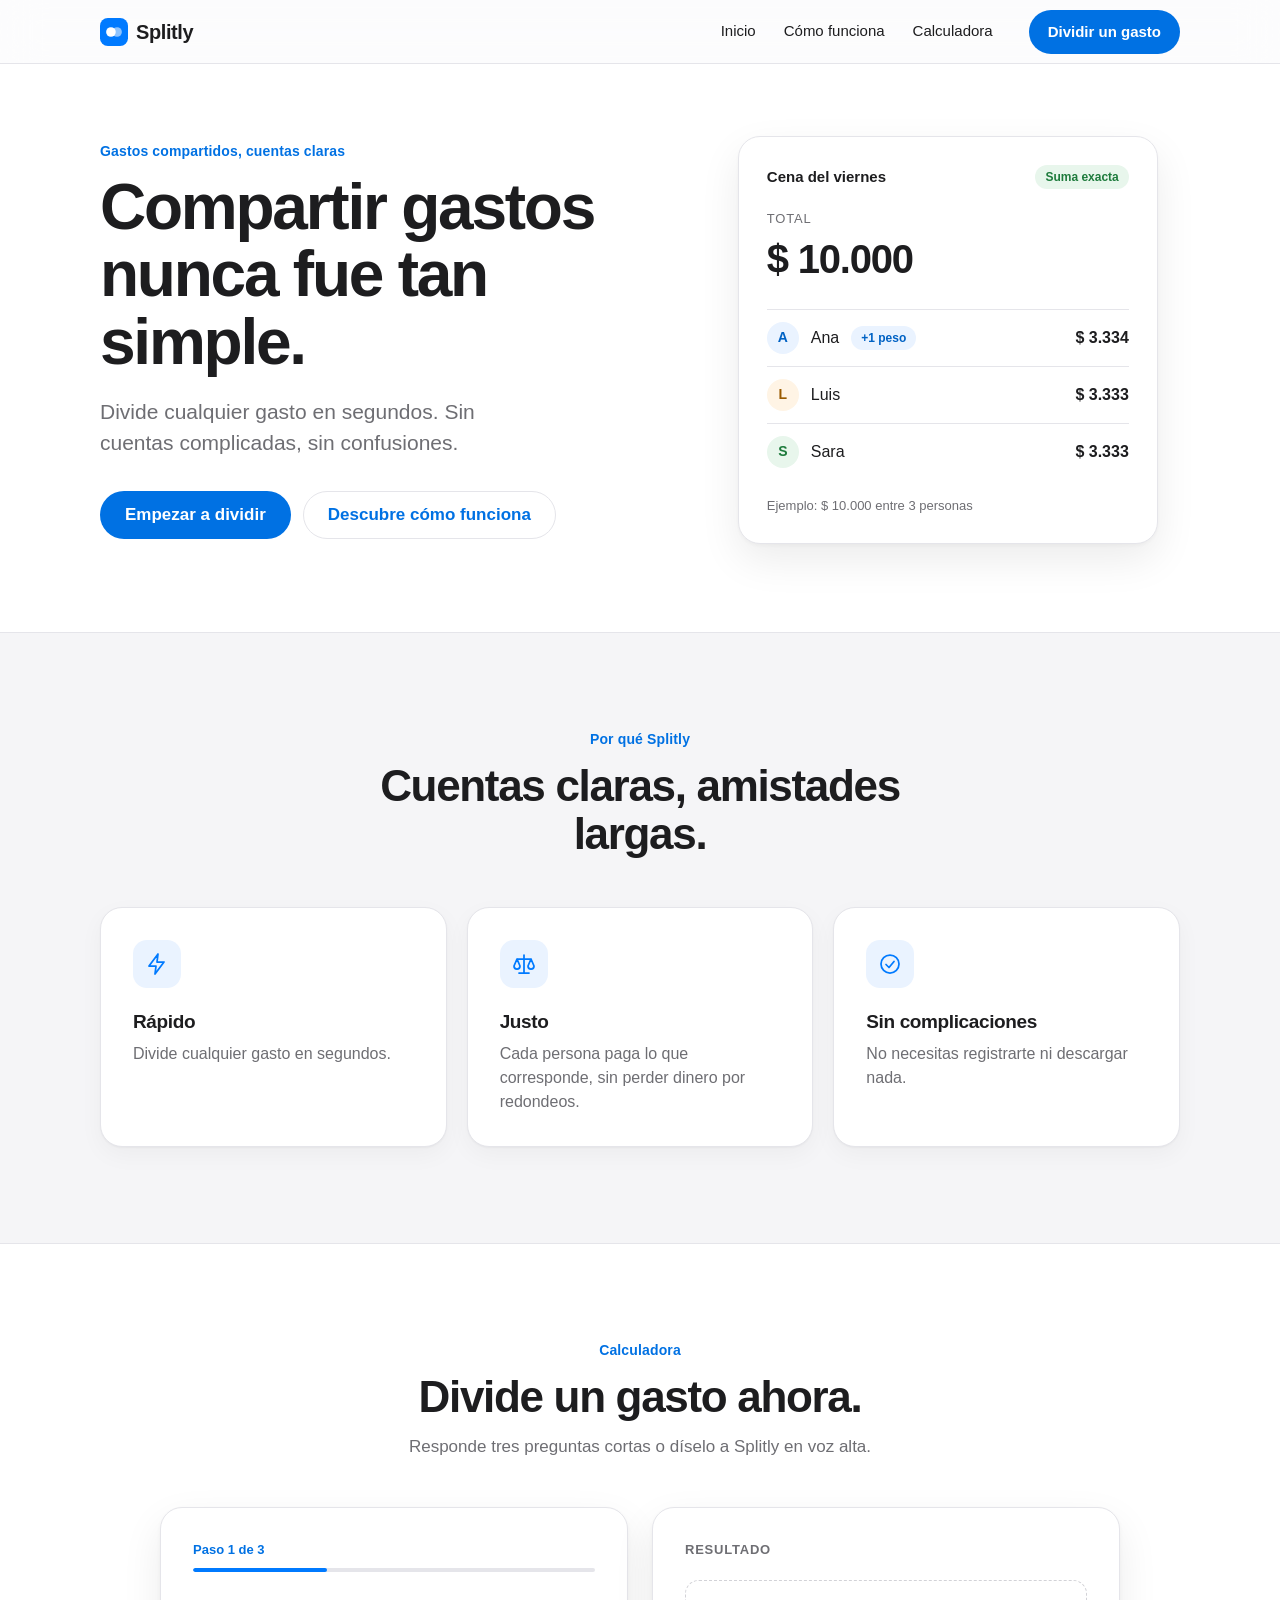
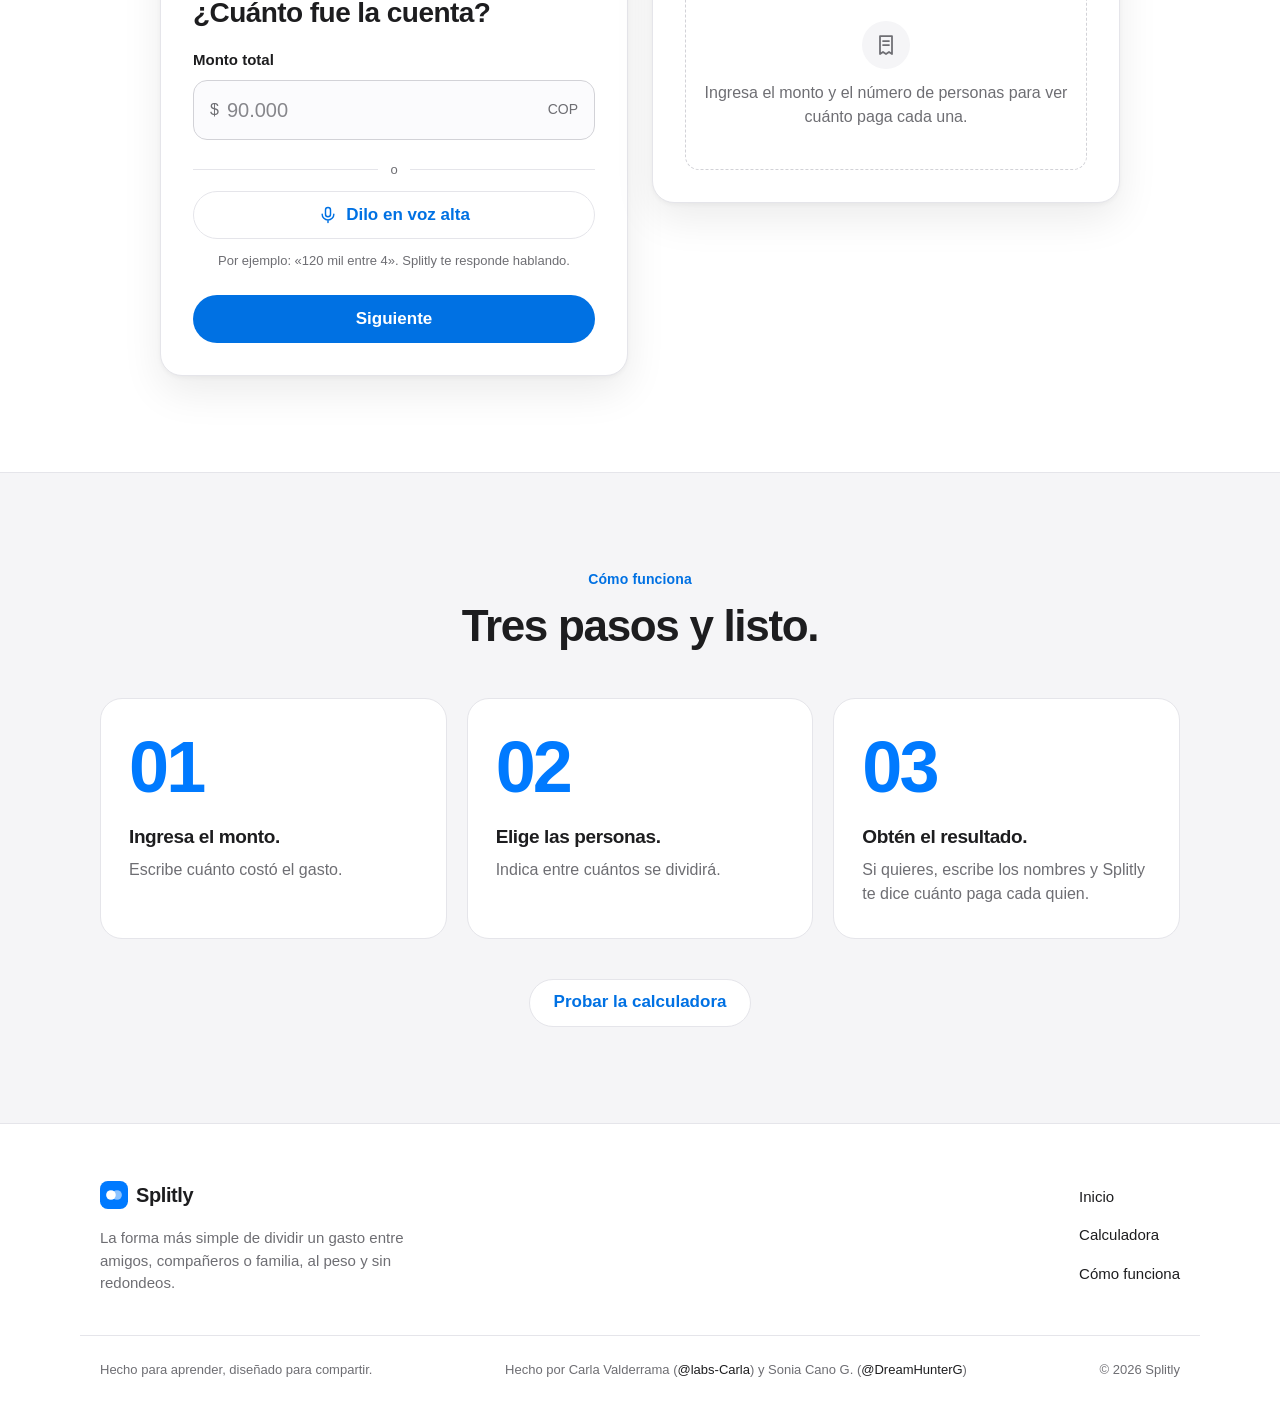
==== commit 364b5a92: "Footer: lema, créditos de ambas autoras y copyright Co-Authored-By: Claude Opus 5.5 <noreply@anthrop" ====
--- a/frontend/index.html
+++ b/frontend/index.html
@@ -3,16 +3,13 @@
 <head>
   <meta charset="UTF-8">
   <meta name="viewport" content="width=device-width, initial-scale=1">
-  <title>Splitly — Cuentas claras, amistades largas</title>
+  <title>Splitly — Divide gastos en segundos</title>
   <meta name="description" content="Splitly divide cualquier gasto en pesos colombianos entre varias personas, al peso y sin redondeos.">
-  <meta name="author" content="Carla Valderrama y Sonia Cano G.">
-  <meta name="theme-color" content="#0C0C0C">
-  <link rel="icon" type="image/svg+xml" href="data:image/svg+xml,%3Csvg xmlns='http://www.w3.org/2000/svg' viewBox='0 0 32 32' width='32' height='32'%3E%3Crect width='32' height='32' rx='8' fill='%230C0C0C'/%3E%3Ccircle cx='12.5' cy='16' r='6' fill='%23FF2E93'/%3E%3Ccircle cx='19.5' cy='16' r='6' fill='%23FFE600' fill-opacity='.9'/%3E%3C/svg%3E">
-  <link rel="preconnect" href="https://fonts.googleapis.com">
-  <link rel="preconnect" href="https://fonts.gstatic.com" crossorigin>
-  <link rel="stylesheet" href="https://fonts.googleapis.com/css2?family=Open+Sans:ital,wght@0,400;0,600;0,700;1,700&family=Playfair+Display:ital,wght@0,400;0,700;1,700&display=swap">
+  <meta name="theme-color" content="#F5F5F7">
+  <link rel="icon" type="image/svg+xml" href="data:image/svg+xml,%3Csvg xmlns='http://www.w3.org/2000/svg' viewBox='0 0 32 32' width='32' height='32'%3E%3Crect width='32' height='32' rx='9' fill='%23007AFF'/%3E%3Ccircle cx='12.5' cy='16' r='5.5' fill='%23fff'/%3E%3Ccircle cx='19.5' cy='16' r='5.5' fill='%23fff' fill-opacity='.55'/%3E%3C/svg%3E">
   <link rel="stylesheet" href="style.css">
   <script src="script.js" defer></script>
+  <script src="flujos.js" defer></script>
 </head>
 <body>
   <a class="saltar" href="#contenido">Saltar al contenido</a>
@@ -21,7 +18,7 @@
   <header class="navbar">
     <nav class="navbar__contenido contenedor" aria-label="Principal">
       <a class="logo" href="#inicio">
-        <svg class="logo__simbolo" viewBox="0 0 32 32" width="28" height="28" aria-hidden="true" focusable="false"><circle cx="12" cy="16" r="9" fill="#FF2E93"/><circle cx="20" cy="16" r="9" fill="#FFE600" fill-opacity=".9"/></svg>
+        <svg class="logo__simbolo" viewBox="0 0 32 32" width="28" height="28" aria-hidden="true" focusable="false"><rect width="32" height="32" rx="9" fill="#007AFF"/><circle cx="12.5" cy="16" r="5.5" fill="#fff"/><circle cx="19.5" cy="16" r="5.5" fill="#fff" fill-opacity=".55"/></svg>
         <span class="logo__texto">Splitly</span>
       </a>
       <button class="navbar__toggle" id="menu-toggle" type="button" aria-expanded="false" aria-controls="menu" aria-label="Abrir menú">
@@ -40,44 +37,25 @@
 
   <main id="contenido">
 
-    <!-- Hero (portada oscura) -->
+    <!-- Hero -->
     <section class="hero" id="inicio" aria-labelledby="hero-titulo">
-      <svg class="garabato garabato--bucle" viewBox="0 0 140 100" aria-hidden="true" focusable="false"><path d="M8 70C30 20 90 6 96 40S40 92 34 60 92 8 132 30"/></svg>
-      <svg class="garabato garabato--espiral" viewBox="0 0 120 120" aria-hidden="true" focusable="false"><path d="M60 60m-4 0a4 4 0 1 1 8 0a9 9 0 1 1-18 0a14 14 0 1 1 28 0a19 19 0 1 1-38 0a24 24 0 1 1 48 0a29 29 0 1 1-58 0"/></svg>
       <div class="contenedor hero__grid">
         <div class="hero__texto">
-          <p class="etiqueta-zine">
-            <svg class="destello destello--mini" viewBox="0 0 24 24" aria-hidden="true" focusable="false"><path d="M12 0C12.8 7 17 11.2 24 12 17 12.8 12.8 17 12 24 11.2 17 7 12.8 0 12 7 11.2 11.2 7 12 0Z"/></svg>
-            Gastos compartidos · Colombia
-          </p>
-          <h1 class="hero__titulo" id="hero-titulo">
-            Cuentas claras,
-            <span class="hero__acento">amistades largas
-              <svg class="destello" viewBox="0 0 24 24" aria-hidden="true" focusable="false"><path d="M12 0C12.8 7 17 11.2 24 12 17 12.8 12.8 17 12 24 11.2 17 7 12.8 0 12 7 11.2 11.2 7 12 0Z"/></svg>
-            </span>
-          </h1>
-          <p class="hero__subtitulo">Divide cualquier gasto en segundos. Sin cuentas complicadas, sin confusiones y exacto al peso colombiano.</p>
+          <p class="eyebrow">Gastos compartidos, cuentas claras</p>
+          <h1 class="hero__titulo" id="hero-titulo">Compartir gastos nunca fue tan simple.</h1>
+          <p class="hero__subtitulo">Divide cualquier gasto en segundos. Sin cuentas complicadas, sin confusiones.</p>
           <div class="hero__acciones">
             <a class="boton boton--primario" href="#calculadora">Empezar a dividir</a>
             <a class="boton boton--secundario" href="#como-funciona">Descubre cómo funciona</a>
           </div>
-          <p class="hero__pista" aria-hidden="true">
-            <span>Mira este ejemplo real</span>
-            <svg class="hero__flecha" viewBox="0 0 140 40" focusable="false"><path d="M4 28C40 8 90 6 130 22M116 10l15 12-17 9"/></svg>
-          </p>
         </div>
         <figure class="hero__visual tarjeta-ejemplo">
           <div class="tarjeta-ejemplo__encabezado">
-            <div>
-              <p class="tarjeta-ejemplo__etiqueta">Comprobante exacto</p>
-              <p class="tarjeta-ejemplo__titulo">Cena del viernes</p>
-            </div>
-            <span class="chip chip--oscuro">Suma exacta</span>
+            <span class="tarjeta-ejemplo__titulo">Cena del viernes</span>
+            <span class="chip chip--exito">Suma exacta</span>
           </div>
-          <div class="tarjeta-ejemplo__total">
-            <span class="tarjeta-ejemplo__etiqueta">Total</span>
-            <span class="tarjeta-ejemplo__monto">$ 10.000</span>
-          </div>
+          <p class="tarjeta-ejemplo__etiqueta">Total</p>
+          <p class="tarjeta-ejemplo__monto">$ 10.000</p>
           <ul class="tarjeta-ejemplo__lista">
             <li class="tarjeta-ejemplo__fila">
               <span class="avatar" aria-hidden="true">A</span>
@@ -105,12 +83,8 @@
     <section class="seccion" id="beneficios" aria-labelledby="beneficios-titulo">
       <div class="contenedor">
         <header class="seccion__encabezado">
-          <p class="eyebrow">Sin letra pequeña</p>
-          <h2 class="seccion__titulo" id="beneficios-titulo">
-            Por qué Splitly
-            <svg class="destello" viewBox="0 0 24 24" aria-hidden="true" focusable="false"><path d="M12 0C12.8 7 17 11.2 24 12 17 12.8 12.8 17 12 24 11.2 17 7 12.8 0 12 7 11.2 11.2 7 12 0Z"/></svg>
-          </h2>
-          <p class="seccion__descripcion">Pensado para pesos colombianos: ni un solo peso queda flotando en el aire.</p>
+          <p class="eyebrow">Por qué Splitly</p>
+          <h2 class="seccion__titulo" id="beneficios-titulo">Cuentas claras, amistades largas.</h2>
         </header>
         <ul class="beneficios">
           <li class="tarjeta beneficio">
@@ -141,45 +115,69 @@
     <!-- Calculadora -->
     <section class="seccion seccion--calculadora" id="calculadora" aria-labelledby="calculadora-titulo">
       <div class="contenedor">
-        <header class="seccion__encabezado seccion__encabezado--izquierda">
+        <header class="seccion__encabezado">
           <p class="eyebrow">Calculadora</p>
-          <h2 class="seccion__titulo" id="calculadora-titulo">Divide un gasto ahora<span class="punto">.</span></h2>
-          <p class="seccion__descripcion">Escribe el total y cuántas personas comparten. Splitly hace el resto.</p>
+          <h2 class="seccion__titulo" id="calculadora-titulo">Divide un gasto ahora.</h2>
+          <p class="seccion__descripcion">Responde tres preguntas cortas o díselo a Splitly en voz alta.</p>
         </header>
         <div class="calculadora">
 
-          <!-- Formulario -->
-          <form class="tarjeta calculadora__formulario" id="formulario" novalidate>
-            <div class="calculadora__cabecera">
-              <h3 class="calculadora__titulo">Ingreso de datos</h3>
-              <span class="chip">COP</span>
+          <div class="calculadora__entrada">
+
+          <!-- Asistente paso a paso: una pregunta por pantalla, o todo de una vez por voz -->
+          <form class="tarjeta asistente" id="asistente" novalidate>
+            <p class="asistente__progreso" id="asistente-progreso" aria-live="polite">Paso 1 de 3</p>
+            <div class="asistente__barra" aria-hidden="true"><span class="asistente__avance" id="asistente-avance"></span></div>
+
+            <fieldset class="asistente__paso" data-paso="1">
+              <legend class="asistente__pregunta">¿Cuánto fue la cuenta?</legend>
+              <div class="campo">
+                <label class="campo__etiqueta" for="asistente-monto">Monto total</label>
+                <div class="campo__control">
+                  <span class="campo__prefijo" aria-hidden="true">$</span>
+                  <input class="campo__entrada" type="text" id="asistente-monto" inputmode="numeric" autocomplete="off" placeholder="90.000">
+                  <span class="campo__sufijo" aria-hidden="true">COP</span>
+                </div>
+              </div>
+              <div class="voz">
+                <p class="voz__separador"><span>o</span></p>
+                <button class="boton boton--secundario boton--bloque voz__boton" id="boton-voz" type="button" aria-describedby="voz-ejemplo voz-estado">
+                  <svg viewBox="0 0 24 24" width="20" height="20" fill="none" stroke="currentColor" stroke-width="1.75" stroke-linecap="round" stroke-linejoin="round" aria-hidden="true" focusable="false"><rect x="9" y="3" width="6" height="11" rx="3"/><path d="M5 11a7 7 0 0 0 14 0M12 18v3"/></svg>
+                  <span class="voz__texto">Dilo en voz alta</span>
+                </button>
+                <p class="voz__ejemplo" id="voz-ejemplo">Por ejemplo: «120 mil entre 4». Splitly te responde hablando.</p>
+                <p class="voz__estado" id="voz-estado" aria-live="polite" hidden></p>
+              </div>
+            </fieldset>
+
+            <fieldset class="asistente__paso" data-paso="2" hidden>
+              <legend class="asistente__pregunta">¿Entre cuántas personas?</legend>
+              <div class="contador">
+                <button class="contador__boton" type="button" data-cambio="-1" aria-label="Una persona menos">−</button>
+                <label class="visualmente-oculto" for="asistente-personas">Número de personas</label>
+                <input class="contador__valor" type="text" id="asistente-personas" inputmode="numeric" autocomplete="off" value="2">
+                <button class="contador__boton" type="button" data-cambio="1" aria-label="Una persona más">+</button>
+              </div>
+            </fieldset>
+
+            <fieldset class="asistente__paso" data-paso="3" hidden>
+              <legend class="asistente__pregunta">¿Quiénes son?</legend>
+              <p class="campo__ayuda">Opcional: escribe los nombres para ver cuánto paga cada quien.</p>
+              <ol class="asistente__nombres" id="asistente-nombres"></ol>
+            </fieldset>
+
+            <div class="alerta" id="error" role="alert" hidden></div>
+            <div class="asistente__acciones">
+              <button class="boton boton--secundario" id="asistente-atras" type="button" hidden>Atrás</button>
+              <button class="boton boton--primario" id="asistente-siguiente" type="submit">Siguiente</button>
             </div>
-            <div class="campo">
-              <label class="campo__etiqueta" for="monto">Monto total</label>
-              <div class="campo__control">
-                <span class="campo__prefijo" aria-hidden="true">$</span>
-                <input class="campo__entrada" type="text" id="monto" name="monto" inputmode="numeric" autocomplete="off" placeholder="90.000" aria-describedby="ayuda-monto">
-                <span class="campo__sufijo" aria-hidden="true">COP</span>
-              </div>
-              <p class="campo__ayuda" id="ayuda-monto">Valor en pesos colombianos, sin centavos.</p>
-            </div>
-            <div class="campo">
-              <label class="campo__etiqueta" for="personas">Número de personas</label>
-              <div class="campo__control">
-                <input class="campo__entrada" type="text" id="personas" name="personas" inputmode="numeric" autocomplete="off" placeholder="3" aria-describedby="ayuda-personas">
-              </div>
-              <p class="campo__ayuda" id="ayuda-personas">Entre 1 y 100 personas.</p>
-            </div>
-            <div class="alerta" id="error" role="alert" hidden></div>
-            <button class="boton boton--primario boton--bloque" id="boton-calcular" type="submit">
-              <span class="boton__spinner" aria-hidden="true"></span>
-              <span class="boton__texto">Calcular división</span>
-            </button>
           </form>
+
+          </div>
 
           <!-- Resultado -->
           <section class="tarjeta resultado" aria-labelledby="resultado-titulo" aria-live="polite">
-            <h3 class="resultado__titulo" id="resultado-titulo"><span class="resultado__punto" aria-hidden="true"></span>Resultado</h3>
+            <h3 class="resultado__titulo" id="resultado-titulo">Resultado</h3>
             <div class="resultado__vacio" id="resultado-vacio">
               <span class="resultado__vacio-icono">
                 <svg viewBox="0 0 24 24" width="24" height="24" fill="none" stroke="currentColor" stroke-width="1.75" stroke-linecap="round" stroke-linejoin="round" aria-hidden="true" focusable="false"><path d="M6 3h12v18l-3-2-3 2-3-2-3 2zM9 8h6M9 12h6"/></svg>
@@ -187,10 +185,8 @@
               <p>Ingresa el monto y el número de personas para ver cuánto paga cada una.</p>
             </div>
             <div class="resultado__contenido" id="resultado" hidden>
-              <div class="resultado__destacado">
-                <p class="resultado__etiqueta" id="resultado-etiqueta">Cada persona paga</p>
-                <p class="resultado__monto" id="resultado-base"></p>
-              </div>
+              <p class="resultado__etiqueta" id="resultado-etiqueta">Cada persona paga</p>
+              <p class="resultado__monto" id="resultado-base"></p>
               <dl class="resultado__datos">
                 <div class="resultado__dato"><dt>Monto total</dt><dd id="resultado-total"></dd></div>
                 <div class="resultado__dato"><dt>Participantes</dt><dd id="resultado-personas"></dd></div>
@@ -208,9 +204,9 @@
     <!-- Cómo funciona -->
     <section class="seccion" id="como-funciona" aria-labelledby="como-funciona-titulo">
       <div class="contenedor">
-        <header class="seccion__encabezado seccion__encabezado--izquierda">
+        <header class="seccion__encabezado">
           <p class="eyebrow">Cómo funciona</p>
-          <h2 class="seccion__titulo" id="como-funciona-titulo">Tres pasos y listo<span class="punto punto--amarillo">.</span></h2>
+          <h2 class="seccion__titulo" id="como-funciona-titulo">Tres pasos y listo.</h2>
         </header>
         <ol class="pasos">
           <li class="paso">
@@ -226,20 +222,9 @@
           <li class="paso">
             <span class="paso__numero" aria-hidden="true">03</span>
             <h3 class="paso__titulo">Obtén el resultado.</h3>
-            <p class="paso__texto">Splitly calcula cuánto corresponde pagar.</p>
+            <p class="paso__texto">Si quieres, escribe los nombres y Splitly te dice cuánto paga cada quien.</p>
           </li>
         </ol>
-
-        <aside class="regla" aria-label="Regla de oro">
-          <span class="regla__icono" aria-hidden="true">
-            <svg class="destello" viewBox="0 0 24 24" focusable="false"><path d="M12 0C12.8 7 17 11.2 24 12 17 12.8 12.8 17 12 24 11.2 17 7 12.8 0 12 7 11.2 11.2 7 12 0Z"/></svg>
-          </span>
-          <div>
-            <p class="regla__etiqueta">Regla de oro</p>
-            <p class="regla__texto">El total siempre cuadra: los pesos sobrantes se reparten uno a uno.</p>
-          </div>
-        </aside>
-
         <div class="seccion__accion">
           <a class="boton boton--secundario" href="#calculadora">Probar la calculadora</a>
         </div>
@@ -250,11 +235,10 @@
 
   <!-- Pie de página -->
   <footer class="footer">
-    <svg class="garabato garabato--footer" viewBox="0 0 140 100" aria-hidden="true" focusable="false"><path d="M8 70C30 20 90 6 96 40S40 92 34 60 92 8 132 30"/></svg>
     <div class="contenedor footer__grid">
       <div class="footer__marca">
         <a class="logo" href="#inicio">
-          <svg class="logo__simbolo" viewBox="0 0 32 32" width="28" height="28" aria-hidden="true" focusable="false"><circle cx="12" cy="16" r="9" fill="#FF2E93"/><circle cx="20" cy="16" r="9" fill="#FFE600" fill-opacity=".9"/></svg>
+          <svg class="logo__simbolo" viewBox="0 0 32 32" width="28" height="28" aria-hidden="true" focusable="false"><rect width="32" height="32" rx="9" fill="#007AFF"/><circle cx="12.5" cy="16" r="5.5" fill="#fff"/><circle cx="19.5" cy="16" r="5.5" fill="#fff" fill-opacity=".55"/></svg>
           <span class="logo__texto">Splitly</span>
         </a>
         <p class="footer__descripcion">La forma más simple de dividir un gasto entre amigos, compañeros o familia, al peso y sin redondeos.</p>
--- a/frontend/style.css
+++ b/frontend/style.css
@@ -1132,6 +1132,11 @@
   white-space: nowrap;
 }
 
+/* Créditos: los enlaces van en línea con el texto */
+.footer__creditos .footer__enlace {
+  padding: 0;
+}
+
 /* ---------- Animaciones ---------- */
 @keyframes latir {
   50% { transform: scale(1.15); }
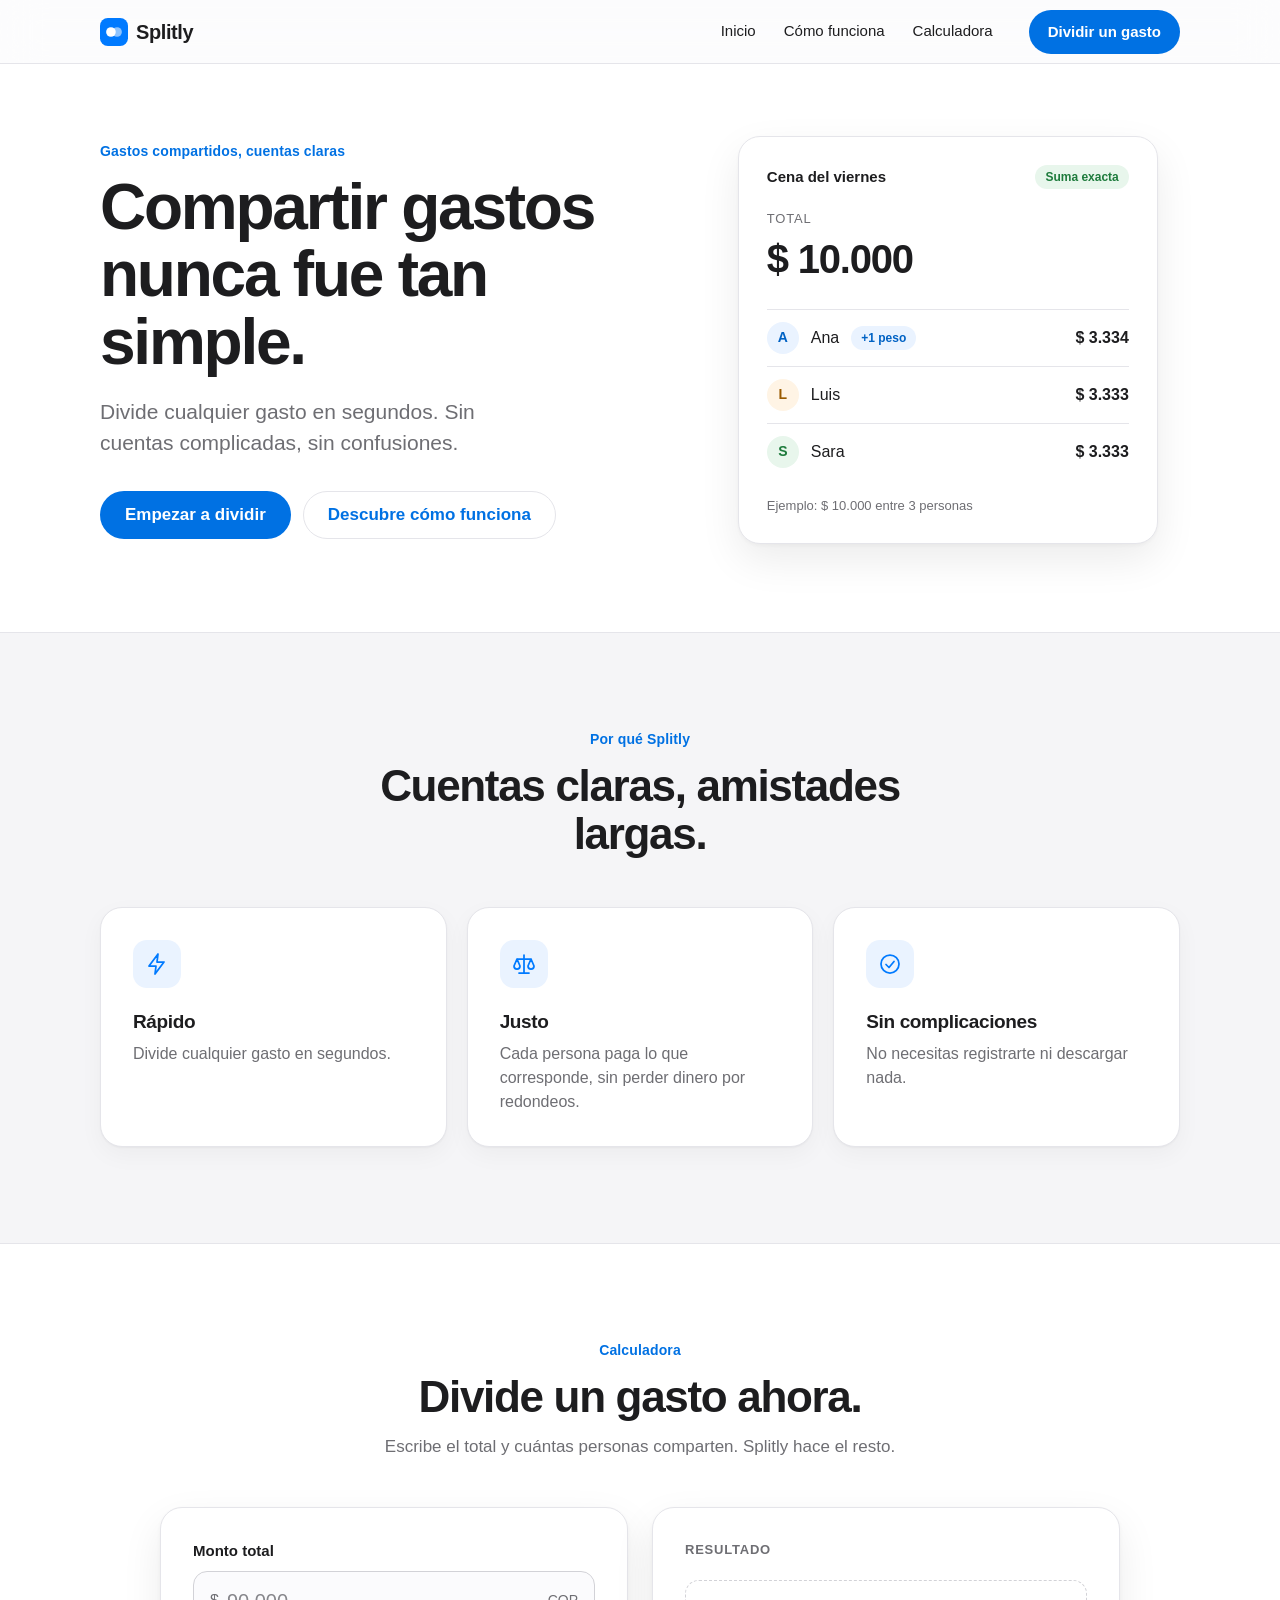
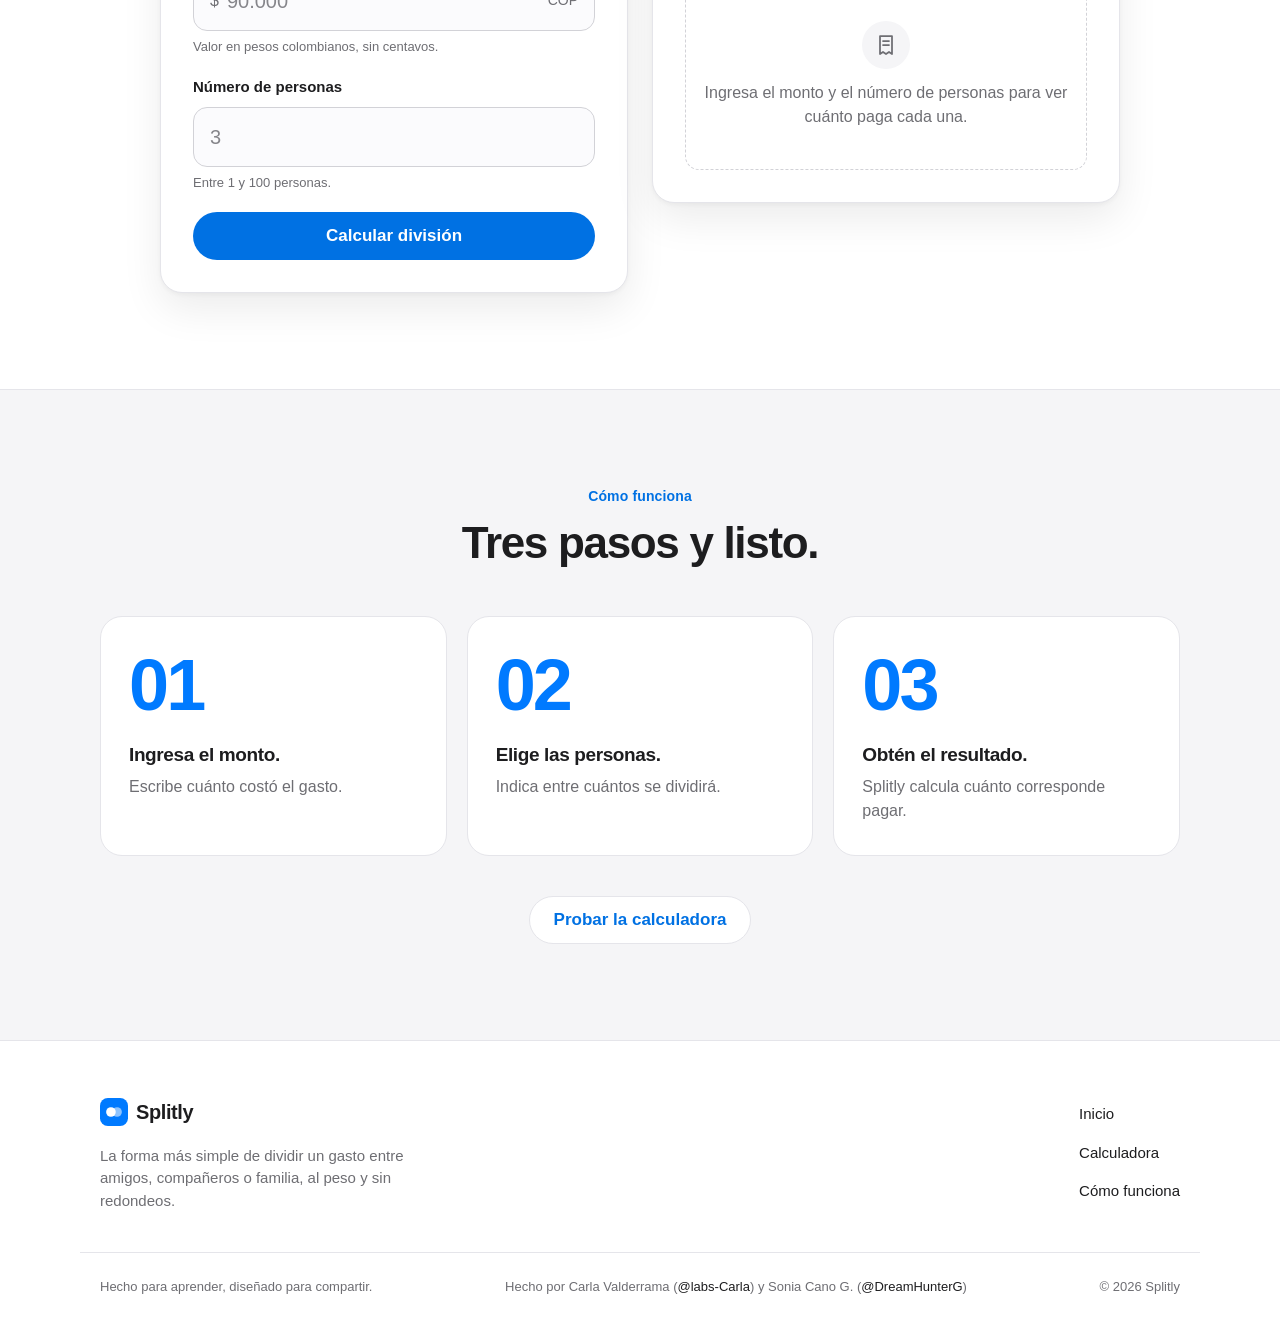
==== commit ca377e69: "Footer: lema, créditos de ambas autoras y copyright Co-Authored-By: Claude Opus 5.5 <noreply@anthrop" ====
--- a/frontend/index.html
+++ b/frontend/index.html
@@ -9,7 +9,6 @@
   <link rel="icon" type="image/svg+xml" href="data:image/svg+xml,%3Csvg xmlns='http://www.w3.org/2000/svg' viewBox='0 0 32 32' width='32' height='32'%3E%3Crect width='32' height='32' rx='9' fill='%23007AFF'/%3E%3Ccircle cx='12.5' cy='16' r='5.5' fill='%23fff'/%3E%3Ccircle cx='19.5' cy='16' r='5.5' fill='%23fff' fill-opacity='.55'/%3E%3C/svg%3E">
   <link rel="stylesheet" href="style.css">
   <script src="script.js" defer></script>
-  <script src="flujos.js" defer></script>
 </head>
 <body>
   <a class="saltar" href="#contenido">Saltar al contenido</a>
@@ -118,62 +117,34 @@
         <header class="seccion__encabezado">
           <p class="eyebrow">Calculadora</p>
           <h2 class="seccion__titulo" id="calculadora-titulo">Divide un gasto ahora.</h2>
-          <p class="seccion__descripcion">Responde tres preguntas cortas o díselo a Splitly en voz alta.</p>
+          <p class="seccion__descripcion">Escribe el total y cuántas personas comparten. Splitly hace el resto.</p>
         </header>
         <div class="calculadora">
 
-          <div class="calculadora__entrada">
-
-          <!-- Asistente paso a paso: una pregunta por pantalla, o todo de una vez por voz -->
-          <form class="tarjeta asistente" id="asistente" novalidate>
-            <p class="asistente__progreso" id="asistente-progreso" aria-live="polite">Paso 1 de 3</p>
-            <div class="asistente__barra" aria-hidden="true"><span class="asistente__avance" id="asistente-avance"></span></div>
-
-            <fieldset class="asistente__paso" data-paso="1">
-              <legend class="asistente__pregunta">¿Cuánto fue la cuenta?</legend>
-              <div class="campo">
-                <label class="campo__etiqueta" for="asistente-monto">Monto total</label>
-                <div class="campo__control">
-                  <span class="campo__prefijo" aria-hidden="true">$</span>
-                  <input class="campo__entrada" type="text" id="asistente-monto" inputmode="numeric" autocomplete="off" placeholder="90.000">
-                  <span class="campo__sufijo" aria-hidden="true">COP</span>
-                </div>
+          <!-- Formulario -->
+          <form class="tarjeta calculadora__formulario" id="formulario" novalidate>
+            <div class="campo">
+              <label class="campo__etiqueta" for="monto">Monto total</label>
+              <div class="campo__control">
+                <span class="campo__prefijo" aria-hidden="true">$</span>
+                <input class="campo__entrada" type="text" id="monto" name="monto" inputmode="numeric" autocomplete="off" placeholder="90.000" aria-describedby="ayuda-monto">
+                <span class="campo__sufijo" aria-hidden="true">COP</span>
               </div>
-              <div class="voz">
-                <p class="voz__separador"><span>o</span></p>
-                <button class="boton boton--secundario boton--bloque voz__boton" id="boton-voz" type="button" aria-describedby="voz-ejemplo voz-estado">
-                  <svg viewBox="0 0 24 24" width="20" height="20" fill="none" stroke="currentColor" stroke-width="1.75" stroke-linecap="round" stroke-linejoin="round" aria-hidden="true" focusable="false"><rect x="9" y="3" width="6" height="11" rx="3"/><path d="M5 11a7 7 0 0 0 14 0M12 18v3"/></svg>
-                  <span class="voz__texto">Dilo en voz alta</span>
-                </button>
-                <p class="voz__ejemplo" id="voz-ejemplo">Por ejemplo: «120 mil entre 4». Splitly te responde hablando.</p>
-                <p class="voz__estado" id="voz-estado" aria-live="polite" hidden></p>
+              <p class="campo__ayuda" id="ayuda-monto">Valor en pesos colombianos, sin centavos.</p>
+            </div>
+            <div class="campo">
+              <label class="campo__etiqueta" for="personas">Número de personas</label>
+              <div class="campo__control">
+                <input class="campo__entrada" type="text" id="personas" name="personas" inputmode="numeric" autocomplete="off" placeholder="3" aria-describedby="ayuda-personas">
               </div>
-            </fieldset>
-
-            <fieldset class="asistente__paso" data-paso="2" hidden>
-              <legend class="asistente__pregunta">¿Entre cuántas personas?</legend>
-              <div class="contador">
-                <button class="contador__boton" type="button" data-cambio="-1" aria-label="Una persona menos">−</button>
-                <label class="visualmente-oculto" for="asistente-personas">Número de personas</label>
-                <input class="contador__valor" type="text" id="asistente-personas" inputmode="numeric" autocomplete="off" value="2">
-                <button class="contador__boton" type="button" data-cambio="1" aria-label="Una persona más">+</button>
-              </div>
-            </fieldset>
-
-            <fieldset class="asistente__paso" data-paso="3" hidden>
-              <legend class="asistente__pregunta">¿Quiénes son?</legend>
-              <p class="campo__ayuda">Opcional: escribe los nombres para ver cuánto paga cada quien.</p>
-              <ol class="asistente__nombres" id="asistente-nombres"></ol>
-            </fieldset>
-
+              <p class="campo__ayuda" id="ayuda-personas">Entre 1 y 100 personas.</p>
+            </div>
             <div class="alerta" id="error" role="alert" hidden></div>
-            <div class="asistente__acciones">
-              <button class="boton boton--secundario" id="asistente-atras" type="button" hidden>Atrás</button>
-              <button class="boton boton--primario" id="asistente-siguiente" type="submit">Siguiente</button>
-            </div>
+            <button class="boton boton--primario boton--bloque" id="boton-calcular" type="submit">
+              <span class="boton__spinner" aria-hidden="true"></span>
+              <span class="boton__texto">Calcular división</span>
+            </button>
           </form>
-
-          </div>
 
           <!-- Resultado -->
           <section class="tarjeta resultado" aria-labelledby="resultado-titulo" aria-live="polite">
@@ -222,7 +193,7 @@
           <li class="paso">
             <span class="paso__numero" aria-hidden="true">03</span>
             <h3 class="paso__titulo">Obtén el resultado.</h3>
-            <p class="paso__texto">Si quieres, escribe los nombres y Splitly te dice cuánto paga cada quien.</p>
+            <p class="paso__texto">Splitly calcula cuánto corresponde pagar.</p>
           </li>
         </ol>
         <div class="seccion__accion">
--- a/frontend/style.css
+++ b/frontend/style.css
@@ -945,203 +945,12 @@
   font-size: 13px;
 }
 
-/* ---------- Asistente paso a paso y voz ---------- */
-.calculadora__entrada {
-  display: grid;
-  gap: 16px;
-  align-content: start;
-  min-width: 0;
-}
-
-/* Atajo por voz dentro del primer paso */
-.voz {
-  display: grid;
-  gap: 12px;
-}
-
-.voz__separador {
-  display: flex;
-  align-items: center;
-  gap: 12px;
-  font-size: 13px;
-  color: var(--texto-secundario);
-}
-
-.voz__separador::before,
-.voz__separador::after {
-  content: "";
-  flex: 1;
-  height: 1px;
-  background: var(--borde);
-}
-
-.voz__ejemplo {
-  font-size: 13px;
-  text-align: center;
-  color: var(--texto-secundario);
-}
-
-.voz__boton--escuchando {
-  background: var(--error-fondo);
-  border-color: var(--error);
-  color: var(--error);
-}
-
-.voz__boton--escuchando:hover {
-  background: var(--error-fondo);
-}
-
-.voz__boton--escuchando svg {
-  animation: latir 1s ease-in-out infinite;
-}
-
-.voz__estado {
-  padding: 10px 14px;
-  background: var(--fondo);
-  border-radius: var(--radio-sm);
-  font-size: 14px;
-  color: var(--texto);
-}
-
-.asistente__progreso {
-  font-size: 13px;
-  font-weight: 600;
-  color: var(--acento-texto);
-}
-
-.asistente__barra {
-  height: 4px;
-  margin: 8px 0 24px;
-  background: var(--borde);
-  border-radius: 999px;
-  overflow: hidden;
-}
-
-.asistente__avance {
-  display: block;
-  width: 33.33%;
-  height: 100%;
-  background: var(--acento);
-  border-radius: inherit;
-  transition: width var(--transicion);
-}
-
-.asistente__paso {
-  min-width: 0;
-  margin: 0;
-  padding: 0;
-  border: 0;
-  animation: aparecer 250ms ease-out both;
-}
-
-.asistente__pregunta {
-  margin-bottom: 20px;
-  padding: 0;
-  font-size: clamp(1.375rem, 2vw + 1rem, 1.75rem);
-  font-weight: 700;
-  letter-spacing: -0.02em;
-  line-height: 1.2;
-}
-
-.asistente__acciones {
-  display: flex;
-  gap: 12px;
-  margin-top: 24px;
-}
-
-.asistente__acciones .boton {
-  flex: 1;
-}
-
-.contador {
-  display: flex;
-  align-items: center;
-  justify-content: center;
-  gap: 16px;
-  margin-bottom: 24px;
-}
-
-.contador__boton {
-  display: inline-grid;
-  place-items: center;
-  flex-shrink: 0;
-  width: 56px;
-  height: 56px;
-  border: 1px solid var(--borde-campo);
-  border-radius: 50%;
-  background: var(--superficie);
-  color: var(--acento-texto);
-  font: inherit;
-  font-size: 28px;
-  line-height: 1;
-  cursor: pointer;
-  transition: background-color var(--transicion);
-}
-
-.contador__boton:hover {
-  background: #EEF5FF;
-}
-
-.contador__valor {
-  width: 4ch;
-  border: 0;
-  border-radius: var(--radio-sm);
-  background: transparent;
-  color: var(--texto);
-  font: inherit;
-  font-size: 48px;
-  font-weight: 700;
-  text-align: center;
-  font-variant-numeric: tabular-nums;
-}
-
-.asistente__nombres {
-  display: grid;
-  gap: 8px;
-  max-height: 320px;
-  margin: 16px 0 20px;
-  overflow-y: auto;
-}
-
-.asistente__nombre {
-  width: 100%;
-  min-height: 48px;
-  padding: 0 14px;
-  background: #FBFBFD;
-  border: 1px solid var(--borde-campo);
-  border-radius: var(--radio);
-  color: var(--texto);
-  font: inherit;
-  font-size: 17px; /* 16px o más: evita el zoom automático de iOS */
-}
-
-.asistente__nombre:focus {
-  outline: none;
-  background: var(--superficie);
-  border-color: var(--acento);
-  box-shadow: 0 0 0 4px rgba(0,122,255,.15);
-}
-
-/* Texto solo para lectores de pantalla */
-.visualmente-oculto {
-  position: absolute;
-  width: 1px;
-  height: 1px;
-  overflow: hidden;
-  clip-path: inset(50%);
-  white-space: nowrap;
-}
-
 /* Créditos: los enlaces van en línea con el texto */
 .footer__creditos .footer__enlace {
   padding: 0;
 }
 
 /* ---------- Animaciones ---------- */
-@keyframes latir {
-  50% { transform: scale(1.15); }
-}
-
 @keyframes aparecer {
   from { opacity: 0; transform: translateY(8px); }
   to { opacity: 1; transform: none; }
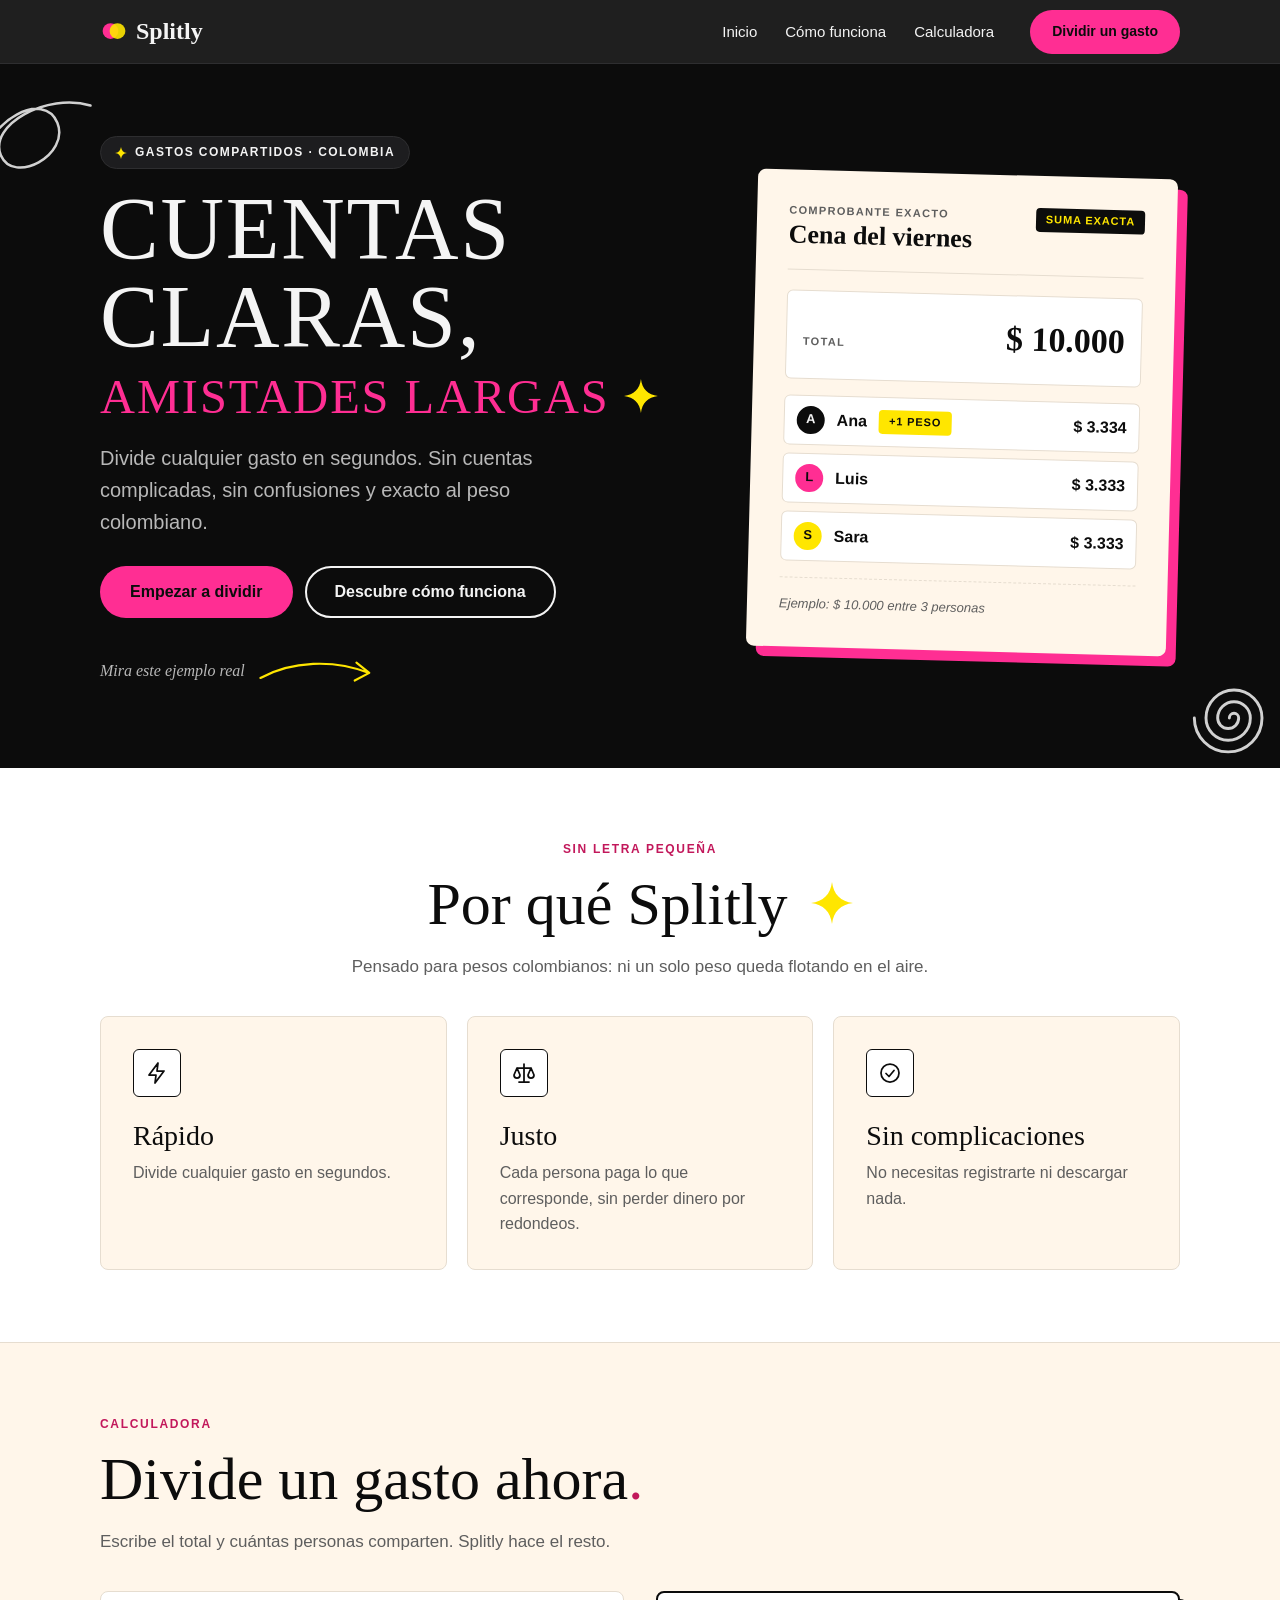
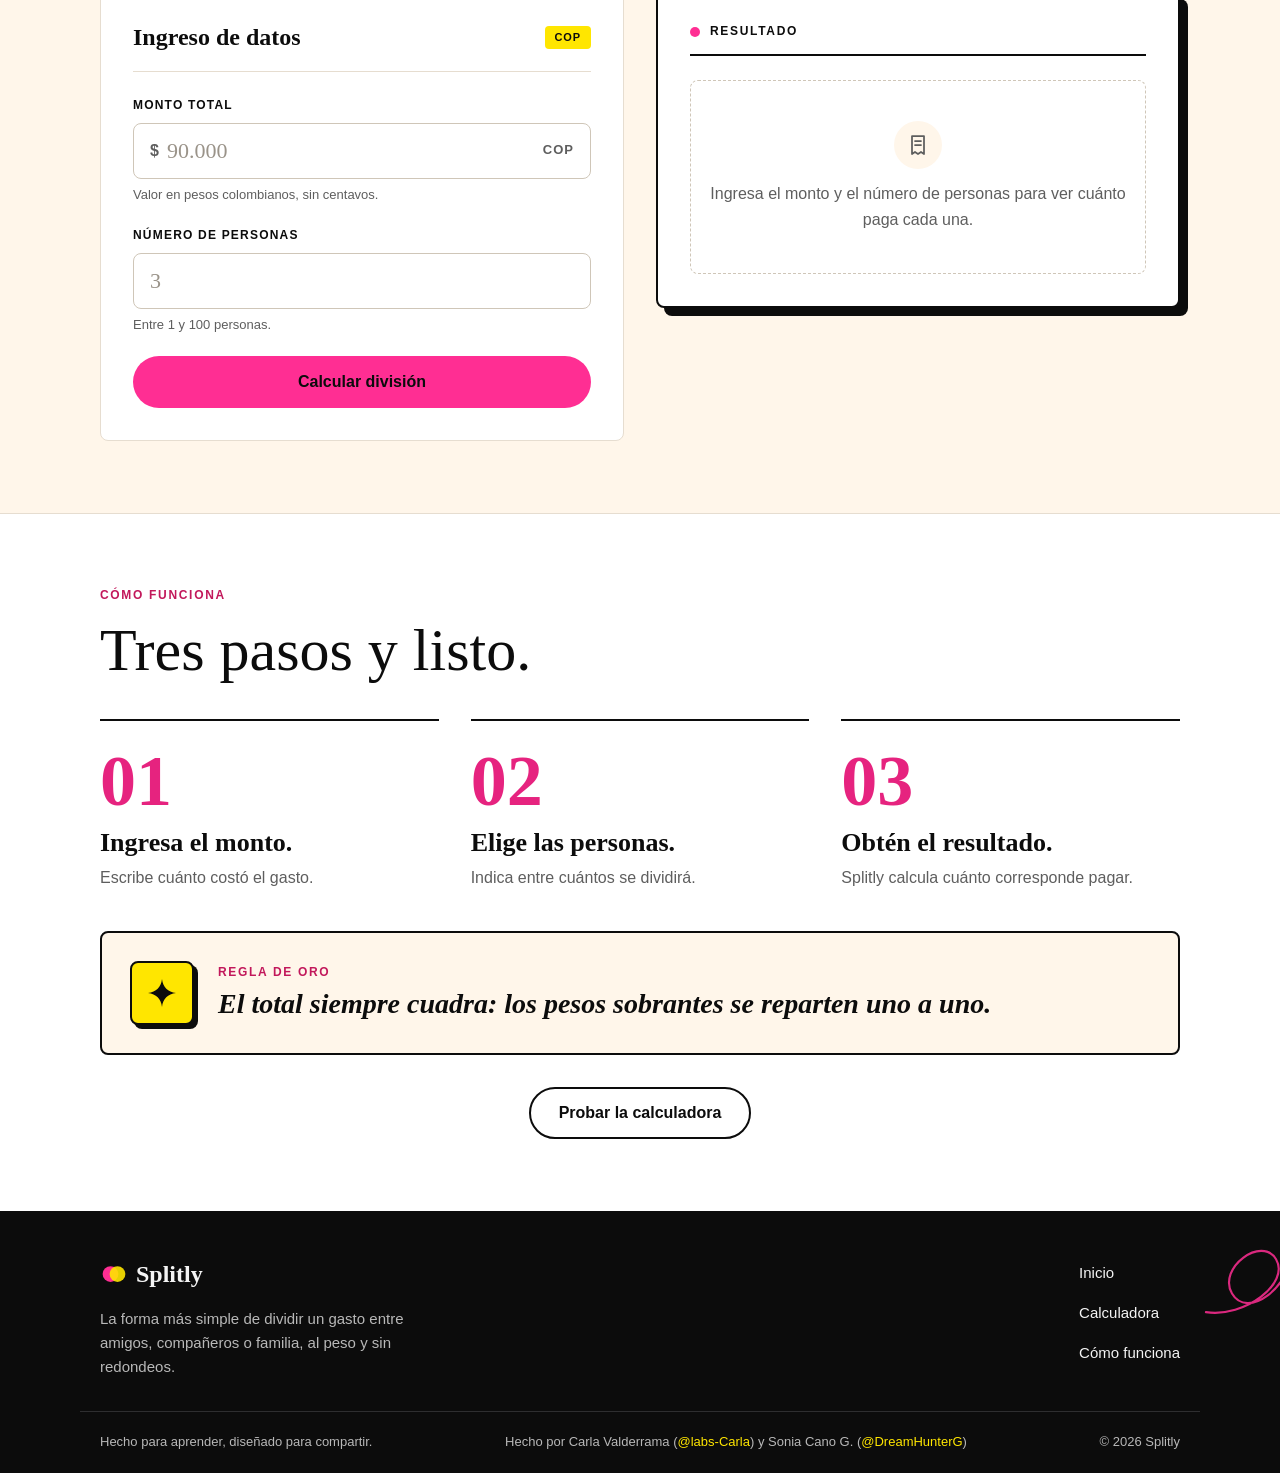
==== commit 061df005: "v3: menos espacio vertical y comprobante con efecto mágico Reduce paddings y márgenes de secciones, " ====
--- a/frontend/index.html
+++ b/frontend/index.html
@@ -3,12 +3,17 @@
 <head>
   <meta charset="UTF-8">
   <meta name="viewport" content="width=device-width, initial-scale=1">
-  <title>Splitly — Divide gastos en segundos</title>
+  <title>Splitly — Cuentas claras, amistades largas</title>
   <meta name="description" content="Splitly divide cualquier gasto en pesos colombianos entre varias personas, al peso y sin redondeos.">
-  <meta name="theme-color" content="#F5F5F7">
-  <link rel="icon" type="image/svg+xml" href="data:image/svg+xml,%3Csvg xmlns='http://www.w3.org/2000/svg' viewBox='0 0 32 32' width='32' height='32'%3E%3Crect width='32' height='32' rx='9' fill='%23007AFF'/%3E%3Ccircle cx='12.5' cy='16' r='5.5' fill='%23fff'/%3E%3Ccircle cx='19.5' cy='16' r='5.5' fill='%23fff' fill-opacity='.55'/%3E%3C/svg%3E">
+  <meta name="author" content="Carla Valderrama y Sonia Cano G.">
+  <meta name="theme-color" content="#0C0C0C">
+  <link rel="icon" type="image/svg+xml" href="data:image/svg+xml,%3Csvg xmlns='http://www.w3.org/2000/svg' viewBox='0 0 32 32' width='32' height='32'%3E%3Crect width='32' height='32' rx='8' fill='%230C0C0C'/%3E%3Ccircle cx='12.5' cy='16' r='6' fill='%23FF2E93'/%3E%3Ccircle cx='19.5' cy='16' r='6' fill='%23FFE600' fill-opacity='.9'/%3E%3C/svg%3E">
+  <link rel="preconnect" href="https://fonts.googleapis.com">
+  <link rel="preconnect" href="https://fonts.gstatic.com" crossorigin>
+  <link rel="stylesheet" href="https://fonts.googleapis.com/css2?family=Open+Sans:ital,wght@0,400;0,600;0,700;1,700&family=Playfair+Display:ital,wght@0,400;0,700;1,700&display=swap">
   <link rel="stylesheet" href="style.css">
   <script src="script.js" defer></script>
+  <script src="magia.js" defer></script>
 </head>
 <body>
   <a class="saltar" href="#contenido">Saltar al contenido</a>
@@ -17,7 +22,7 @@
   <header class="navbar">
     <nav class="navbar__contenido contenedor" aria-label="Principal">
       <a class="logo" href="#inicio">
-        <svg class="logo__simbolo" viewBox="0 0 32 32" width="28" height="28" aria-hidden="true" focusable="false"><rect width="32" height="32" rx="9" fill="#007AFF"/><circle cx="12.5" cy="16" r="5.5" fill="#fff"/><circle cx="19.5" cy="16" r="5.5" fill="#fff" fill-opacity=".55"/></svg>
+        <svg class="logo__simbolo" viewBox="0 0 32 32" width="28" height="28" aria-hidden="true" focusable="false"><circle cx="12" cy="16" r="9" fill="#FF2E93"/><circle cx="20" cy="16" r="9" fill="#FFE600" fill-opacity=".9"/></svg>
         <span class="logo__texto">Splitly</span>
       </a>
       <button class="navbar__toggle" id="menu-toggle" type="button" aria-expanded="false" aria-controls="menu" aria-label="Abrir menú">
@@ -36,25 +41,44 @@
 
   <main id="contenido">
 
-    <!-- Hero -->
+    <!-- Hero (portada oscura) -->
     <section class="hero" id="inicio" aria-labelledby="hero-titulo">
+      <svg class="garabato garabato--bucle" viewBox="0 0 140 100" aria-hidden="true" focusable="false"><path d="M8 70C30 20 90 6 96 40S40 92 34 60 92 8 132 30"/></svg>
+      <svg class="garabato garabato--espiral" viewBox="0 0 120 120" aria-hidden="true" focusable="false"><path d="M60 60m-4 0a4 4 0 1 1 8 0a9 9 0 1 1-18 0a14 14 0 1 1 28 0a19 19 0 1 1-38 0a24 24 0 1 1 48 0a29 29 0 1 1-58 0"/></svg>
       <div class="contenedor hero__grid">
         <div class="hero__texto">
-          <p class="eyebrow">Gastos compartidos, cuentas claras</p>
-          <h1 class="hero__titulo" id="hero-titulo">Compartir gastos nunca fue tan simple.</h1>
-          <p class="hero__subtitulo">Divide cualquier gasto en segundos. Sin cuentas complicadas, sin confusiones.</p>
+          <p class="etiqueta-zine">
+            <svg class="destello destello--mini" viewBox="0 0 24 24" aria-hidden="true" focusable="false"><path d="M12 0C12.8 7 17 11.2 24 12 17 12.8 12.8 17 12 24 11.2 17 7 12.8 0 12 7 11.2 11.2 7 12 0Z"/></svg>
+            Gastos compartidos · Colombia
+          </p>
+          <h1 class="hero__titulo" id="hero-titulo">
+            Cuentas claras,
+            <span class="hero__acento">amistades largas
+              <svg class="destello" viewBox="0 0 24 24" aria-hidden="true" focusable="false"><path d="M12 0C12.8 7 17 11.2 24 12 17 12.8 12.8 17 12 24 11.2 17 7 12.8 0 12 7 11.2 11.2 7 12 0Z"/></svg>
+            </span>
+          </h1>
+          <p class="hero__subtitulo">Divide cualquier gasto en segundos. Sin cuentas complicadas, sin confusiones y exacto al peso colombiano.</p>
           <div class="hero__acciones">
             <a class="boton boton--primario" href="#calculadora">Empezar a dividir</a>
             <a class="boton boton--secundario" href="#como-funciona">Descubre cómo funciona</a>
           </div>
+          <p class="hero__pista" aria-hidden="true">
+            <span>Mira este ejemplo real</span>
+            <svg class="hero__flecha" viewBox="0 0 140 40" focusable="false"><path d="M4 28C40 8 90 6 130 22M116 10l15 12-17 9"/></svg>
+          </p>
         </div>
         <figure class="hero__visual tarjeta-ejemplo">
           <div class="tarjeta-ejemplo__encabezado">
-            <span class="tarjeta-ejemplo__titulo">Cena del viernes</span>
-            <span class="chip chip--exito">Suma exacta</span>
-          </div>
-          <p class="tarjeta-ejemplo__etiqueta">Total</p>
-          <p class="tarjeta-ejemplo__monto">$ 10.000</p>
+            <div>
+              <p class="tarjeta-ejemplo__etiqueta">Comprobante exacto</p>
+              <p class="tarjeta-ejemplo__titulo">Cena del viernes</p>
+            </div>
+            <span class="chip chip--oscuro">Suma exacta</span>
+          </div>
+          <div class="tarjeta-ejemplo__total">
+            <span class="tarjeta-ejemplo__etiqueta">Total</span>
+            <span class="tarjeta-ejemplo__monto">$ 10.000</span>
+          </div>
           <ul class="tarjeta-ejemplo__lista">
             <li class="tarjeta-ejemplo__fila">
               <span class="avatar" aria-hidden="true">A</span>
@@ -82,8 +106,12 @@
     <section class="seccion" id="beneficios" aria-labelledby="beneficios-titulo">
       <div class="contenedor">
         <header class="seccion__encabezado">
-          <p class="eyebrow">Por qué Splitly</p>
-          <h2 class="seccion__titulo" id="beneficios-titulo">Cuentas claras, amistades largas.</h2>
+          <p class="eyebrow">Sin letra pequeña</p>
+          <h2 class="seccion__titulo" id="beneficios-titulo">
+            Por qué Splitly
+            <svg class="destello" viewBox="0 0 24 24" aria-hidden="true" focusable="false"><path d="M12 0C12.8 7 17 11.2 24 12 17 12.8 12.8 17 12 24 11.2 17 7 12.8 0 12 7 11.2 11.2 7 12 0Z"/></svg>
+          </h2>
+          <p class="seccion__descripcion">Pensado para pesos colombianos: ni un solo peso queda flotando en el aire.</p>
         </header>
         <ul class="beneficios">
           <li class="tarjeta beneficio">
@@ -114,15 +142,19 @@
     <!-- Calculadora -->
     <section class="seccion seccion--calculadora" id="calculadora" aria-labelledby="calculadora-titulo">
       <div class="contenedor">
-        <header class="seccion__encabezado">
+        <header class="seccion__encabezado seccion__encabezado--izquierda">
           <p class="eyebrow">Calculadora</p>
-          <h2 class="seccion__titulo" id="calculadora-titulo">Divide un gasto ahora.</h2>
+          <h2 class="seccion__titulo" id="calculadora-titulo">Divide un gasto ahora<span class="punto">.</span></h2>
           <p class="seccion__descripcion">Escribe el total y cuántas personas comparten. Splitly hace el resto.</p>
         </header>
         <div class="calculadora">
 
           <!-- Formulario -->
           <form class="tarjeta calculadora__formulario" id="formulario" novalidate>
+            <div class="calculadora__cabecera">
+              <h3 class="calculadora__titulo">Ingreso de datos</h3>
+              <span class="chip">COP</span>
+            </div>
             <div class="campo">
               <label class="campo__etiqueta" for="monto">Monto total</label>
               <div class="campo__control">
@@ -148,7 +180,7 @@
 
           <!-- Resultado -->
           <section class="tarjeta resultado" aria-labelledby="resultado-titulo" aria-live="polite">
-            <h3 class="resultado__titulo" id="resultado-titulo">Resultado</h3>
+            <h3 class="resultado__titulo" id="resultado-titulo"><span class="resultado__punto" aria-hidden="true"></span>Resultado</h3>
             <div class="resultado__vacio" id="resultado-vacio">
               <span class="resultado__vacio-icono">
                 <svg viewBox="0 0 24 24" width="24" height="24" fill="none" stroke="currentColor" stroke-width="1.75" stroke-linecap="round" stroke-linejoin="round" aria-hidden="true" focusable="false"><path d="M6 3h12v18l-3-2-3 2-3-2-3 2zM9 8h6M9 12h6"/></svg>
@@ -156,8 +188,10 @@
               <p>Ingresa el monto y el número de personas para ver cuánto paga cada una.</p>
             </div>
             <div class="resultado__contenido" id="resultado" hidden>
-              <p class="resultado__etiqueta" id="resultado-etiqueta">Cada persona paga</p>
-              <p class="resultado__monto" id="resultado-base"></p>
+              <div class="resultado__destacado">
+                <p class="resultado__etiqueta" id="resultado-etiqueta">Cada persona paga</p>
+                <p class="resultado__monto" id="resultado-base"></p>
+              </div>
               <dl class="resultado__datos">
                 <div class="resultado__dato"><dt>Monto total</dt><dd id="resultado-total"></dd></div>
                 <div class="resultado__dato"><dt>Participantes</dt><dd id="resultado-personas"></dd></div>
@@ -175,9 +209,9 @@
     <!-- Cómo funciona -->
     <section class="seccion" id="como-funciona" aria-labelledby="como-funciona-titulo">
       <div class="contenedor">
-        <header class="seccion__encabezado">
+        <header class="seccion__encabezado seccion__encabezado--izquierda">
           <p class="eyebrow">Cómo funciona</p>
-          <h2 class="seccion__titulo" id="como-funciona-titulo">Tres pasos y listo.</h2>
+          <h2 class="seccion__titulo" id="como-funciona-titulo">Tres pasos y listo<span class="punto punto--amarillo">.</span></h2>
         </header>
         <ol class="pasos">
           <li class="paso">
@@ -196,6 +230,17 @@
             <p class="paso__texto">Splitly calcula cuánto corresponde pagar.</p>
           </li>
         </ol>
+
+        <aside class="regla" aria-label="Regla de oro">
+          <span class="regla__icono" aria-hidden="true">
+            <svg class="destello" viewBox="0 0 24 24" focusable="false"><path d="M12 0C12.8 7 17 11.2 24 12 17 12.8 12.8 17 12 24 11.2 17 7 12.8 0 12 7 11.2 11.2 7 12 0Z"/></svg>
+          </span>
+          <div>
+            <p class="regla__etiqueta">Regla de oro</p>
+            <p class="regla__texto">El total siempre cuadra: los pesos sobrantes se reparten uno a uno.</p>
+          </div>
+        </aside>
+
         <div class="seccion__accion">
           <a class="boton boton--secundario" href="#calculadora">Probar la calculadora</a>
         </div>
@@ -206,10 +251,11 @@
 
   <!-- Pie de página -->
   <footer class="footer">
+    <svg class="garabato garabato--footer" viewBox="0 0 140 100" aria-hidden="true" focusable="false"><path d="M8 70C30 20 90 6 96 40S40 92 34 60 92 8 132 30"/></svg>
     <div class="contenedor footer__grid">
       <div class="footer__marca">
         <a class="logo" href="#inicio">
-          <svg class="logo__simbolo" viewBox="0 0 32 32" width="28" height="28" aria-hidden="true" focusable="false"><rect width="32" height="32" rx="9" fill="#007AFF"/><circle cx="12.5" cy="16" r="5.5" fill="#fff"/><circle cx="19.5" cy="16" r="5.5" fill="#fff" fill-opacity=".55"/></svg>
+          <svg class="logo__simbolo" viewBox="0 0 32 32" width="28" height="28" aria-hidden="true" focusable="false"><circle cx="12" cy="16" r="9" fill="#FF2E93"/><circle cx="20" cy="16" r="9" fill="#FFE600" fill-opacity=".9"/></svg>
           <span class="logo__texto">Splitly</span>
         </a>
         <p class="footer__descripcion">La forma más simple de dividir un gasto entre amigos, compañeros o familia, al peso y sin redondeos.</p>
--- a/frontend/style.css
+++ b/frontend/style.css
@@ -1,51 +1,54 @@
 /* ==========================================================
    Splitly - Hoja de estilos
-   Estilo inspirado en Apple / iOS: minimalista, con mucho
-   espacio en blanco, tarjetas redondeadas y sombras sutiles.
+   Línea gráfica editorial tipo zine: portadas negras que
+   alternan con páginas blancas y crema, títulos serif grandes,
+   acentos fucsia y amarillo, y garabatos dibujados a mano.
+   Tokens definidos en docs/DESIGN.md (sistema creado en Stitch).
    Metodología: nombres de clases tipo BEM (bloque__elemento--modificador).
    ========================================================== */
 
 /* ---------- Variables ---------- */
 :root {
   /* Colores base */
-  --fondo: #F5F5F7;
-  --superficie: #FFFFFF;
-  --texto: #1D1D1F;
-  --texto-secundario: #6E6E73;
-  --borde: #E5E5EA;
-  --borde-campo: #D2D2D7;
-
-  /* Acento: --acento (#007AFF) es solo para elementos NO textuales
-     (iconos, logo, anillo de foco, borde de campo enfocado).
-     Sobre blanco #007AFF da ~4.0:1 y NO cumple WCAG AA para texto normal (4.5:1).
-     Por eso el texto, los enlaces y los botones usan #0071E3, que da ~4.7:1. */
-  --acento: #007AFF;
-  --acento-texto: #0071E3;
-  --acento-texto-hover: #0062C4;
-
-  /* Estados y chips */
-  --exito: #1E7B3C;
-  --exito-fondo: #E8F6EC;
-  --error: #D70015;
-  --error-fondo: #FFF1F1;
-  --chip-fondo: #EAF3FF;
-  --chip-texto: #0062C4;
+  --tinta: #0C0C0C;
+  --tinta-suave: #1D1D1F;
+  --papel: #FFFFFF;
+  --crema: #FFF6EA;
+  --texto: #0C0C0C;
+  --texto-secundario: #5E5E5E;
+  --texto-claro: #F4F4F4;
+  --texto-claro-secundario: #B8B8B8;
+  --borde: #E6DDD0;
+  --borde-oscuro: #2E2E30;
+
+  /* Acentos.
+     --fucsia (#FF2E93) cumple contraste solo sobre tinta (~5.6:1) y
+     como fondo de botón con texto tinta. Sobre blanco o crema NO
+     llega a 4.5:1, por eso el texto fucsia en páginas claras usa
+     --fucsia-texto (#C2185B, ~5.9:1).
+     --amarillo nunca se usa como color de texto sobre fondos claros. */
+  --fucsia: #FF2E93;
+  --fucsia-hover: #FF52A6;
+  --fucsia-profundo: #E6237F;
+  --fucsia-texto: #C2185B;
+  --amarillo: #FFE600;
+
+  /* Estados */
+  --error: #B00020;
+  --error-fondo: #FFECEF;
 
   /* Radios */
-  --radio-sm: 10px;
-  --radio: 14px;
-  --radio-lg: 22px;
-
-  /* Sombras */
-  --sombra: 0 1px 2px rgba(0,0,0,.04), 0 8px 24px rgba(0,0,0,.04);
-  --sombra-elevada: 0 2px 4px rgba(0,0,0,.04), 0 16px 40px rgba(0,0,0,.08);
+  --radio-sm: 6px;
+  --radio: 8px;
+  --radio-lg: 10px;
 
   /* Medidas y movimiento */
   --alto-navbar: 64px;
   --transicion: 200ms cubic-bezier(.25,.1,.25,1);
 
-  /* Tipografía */
-  --fuente: -apple-system, BlinkMacSystemFont, "SF Pro Text", "Segoe UI", Roboto, "Helvetica Neue", Arial, sans-serif;
+  /* Tipografía: Open Sans reemplaza a Aileron, que no está en Google Fonts */
+  --fuente: "Open Sans", "Segoe UI", Roboto, "Helvetica Neue", Arial, sans-serif;
+  --fuente-display: "Playfair Display", Georgia, "Times New Roman", serif;
 }
 
 /* ---------- Base ---------- */
@@ -74,17 +77,18 @@
 }
 
 body {
-  background: var(--fondo);
+  background: var(--papel);
   color: var(--texto);
   font-family: var(--fuente);
-  line-height: 1.5;
+  line-height: 1.6;
   -webkit-font-smoothing: antialiased;
   -moz-osx-font-smoothing: grayscale;
 }
 
 h1, h2, h3, h4 {
-  letter-spacing: -0.02em;
-  font-weight: 600;
+  font-family: var(--fuente-display);
+  font-weight: 400;
+  line-height: 1.1;
 }
 
 ul, ol {
@@ -99,8 +103,8 @@
 
 /* Anillo de foco visible para quien navega con teclado */
 :focus-visible {
-  outline: 3px solid color-mix(in srgb, var(--acento) 55%, transparent);
-  outline-offset: 2px;
+  outline: 3px solid var(--fucsia);
+  outline-offset: 3px;
 }
 
 .contenedor {
@@ -114,6 +118,66 @@
   .contenedor {
     padding-inline: 16px;
   }
+}
+
+/* ---------- Decoración ---------- */
+/* Estrella de cuatro puntas */
+.destello {
+  display: inline-block;
+  width: .7em;
+  height: .7em;
+  vertical-align: baseline;
+  fill: var(--amarillo);
+}
+
+.destello--mini {
+  width: 12px;
+  height: 12px;
+}
+
+/* Trazos a mano: solo decoración (aria-hidden en el HTML) */
+.garabato {
+  position: absolute;
+  fill: none;
+  stroke: currentColor;
+  stroke-width: 2.5;
+  stroke-linecap: round;
+  stroke-linejoin: round;
+  pointer-events: none;
+  opacity: .85;
+}
+
+.garabato--bucle {
+  top: 24px;
+  left: -36px;
+  width: 140px;
+  color: var(--texto-claro);
+  transform: rotate(-12deg);
+}
+
+.garabato--espiral {
+  right: -24px;
+  bottom: -20px;
+  width: 140px;
+  color: var(--texto-claro);
+}
+
+.garabato--footer {
+  top: 24px;
+  right: -30px;
+  width: 120px;
+  color: var(--fucsia);
+  transform: rotate(160deg);
+}
+
+.punto {
+  color: var(--fucsia-texto);
+}
+
+.punto--amarillo {
+  color: var(--tinta);
+  text-decoration: underline 6px var(--amarillo);
+  text-underline-offset: -2px;
 }
 
 /* ---------- Enlace para saltar al contenido ---------- */
@@ -123,10 +187,10 @@
   left: 8px;
   z-index: 100;
   padding: 10px 16px;
-  background: var(--acento-texto);
-  color: #FFFFFF;
-  border-radius: var(--radio-sm);
-  font-weight: 600;
+  background: var(--fucsia);
+  color: var(--tinta);
+  border-radius: 999px;
+  font-weight: 700;
   text-decoration: none;
   transform: translateY(-200%);
 }
@@ -141,13 +205,13 @@
   align-items: center;
   justify-content: center;
   gap: 8px;
-  min-height: 48px;
-  padding: 0 24px;
-  border: 1px solid transparent;
+  min-height: 52px;
+  padding: 0 28px;
+  border: 2px solid transparent;
   border-radius: 999px;
   font: inherit;
-  font-size: 17px;
-  font-weight: 600;
+  font-size: 16px;
+  font-weight: 700;
   line-height: 1.2;
   text-align: center;
   text-decoration: none;
@@ -155,41 +219,41 @@
   transition:
     background-color var(--transicion),
     color var(--transicion),
-    transform var(--transicion),
-    box-shadow var(--transicion);
+    border-color var(--transicion),
+    transform var(--transicion);
 }
 
 .boton--primario {
-  background: var(--acento-texto);
-  color: #FFFFFF;
+  background: var(--fucsia);
+  color: var(--tinta);
 }
 
 .boton--primario:hover {
-  background: var(--acento-texto-hover);
-}
-
-.boton--primario:active {
-  transform: scale(.98);
-}
-
-.boton--secundario {
-  background: var(--superficie);
-  color: var(--acento-texto);
-  border-color: var(--borde);
-}
-
-.boton--secundario:hover {
-  background: #EEF5FF;
-}
-
+  background: var(--fucsia-hover);
+}
+
+.boton--primario:active,
 .boton--secundario:active {
   transform: scale(.98);
 }
 
+/* Borde y texto del color de la sección: tinta en páginas claras, blanco en portadas */
+.boton--secundario {
+  background: transparent;
+  color: currentColor;
+  border-color: currentColor;
+}
+
+.boton--secundario:hover {
+  background: var(--amarillo);
+  border-color: var(--amarillo);
+  color: var(--tinta);
+}
+
 .boton--pequeno {
   min-height: 44px;
-  padding: 0 18px;
-  font-size: 15px;
+  padding: 0 20px;
+  font-size: 14px;
 }
 
 .boton--bloque {
@@ -203,7 +267,7 @@
 }
 
 .boton--primario:disabled:hover {
-  background: var(--acento-texto); /* deshabilitado no reacciona al mouse */
+  background: var(--fucsia); /* deshabilitado no reacciona al mouse */
 }
 
 /* Spinner de carga: oculto salvo cuando el botón está ocupado */
@@ -220,8 +284,8 @@
   width: 18px;
   height: 18px;
   flex-shrink: 0;
-  border: 2px solid rgba(255,255,255,.35);
-  border-top-color: #FFFFFF;
+  border: 2px solid rgba(12,12,12,.3);
+  border-top-color: var(--tinta);
   border-radius: 50%;
   animation: girar 0.8s linear infinite;
 }
@@ -232,10 +296,11 @@
   top: 0;
   z-index: 50;
   height: var(--alto-navbar);
-  background: rgba(255,255,255,.72);
-  -webkit-backdrop-filter: saturate(180%) blur(20px);
-  backdrop-filter: saturate(180%) blur(20px);
-  border-bottom: 1px solid var(--borde);
+  background: rgba(12,12,12,.92);
+  -webkit-backdrop-filter: blur(16px);
+  backdrop-filter: blur(16px);
+  border-bottom: 1px solid var(--borde-oscuro);
+  color: var(--texto-claro);
 }
 
 .navbar__contenido {
@@ -249,14 +314,14 @@
   display: inline-flex;
   align-items: center;
   gap: 8px;
-  color: var(--texto);
+  color: inherit;
   text-decoration: none;
 }
 
 .logo__texto {
-  font-size: 20px;
-  font-weight: 700;
-  letter-spacing: -0.02em;
+  font-family: var(--fuente-display);
+  font-size: 24px;
+  font-weight: 700;
 }
 
 .navbar__toggle {
@@ -268,28 +333,27 @@
   border: 0;
   background: transparent;
   border-radius: var(--radio-sm);
-  color: var(--texto);
+  color: inherit;
   cursor: pointer;
   transition: background-color var(--transicion);
 }
 
 .navbar__toggle:hover {
-  background: rgba(0,0,0,.05);
+  background: rgba(255,255,255,.08);
 }
 
 .navbar__enlace {
   display: flex;
   align-items: center;
-  color: var(--texto);
+  color: inherit;
   font-size: 15px;
   text-decoration: none;
   padding: 8px 12px;
-  border-radius: 8px;
   transition: color var(--transicion);
 }
 
 .navbar__enlace:hover {
-  color: var(--acento-texto);
+  color: var(--fucsia);
 }
 
 /* Móvil: menú desplegable */
@@ -302,9 +366,8 @@
   flex-direction: column;
   gap: 8px;
   padding: 12px 20px 20px;
-  background: var(--superficie);
-  border-bottom: 1px solid var(--borde);
-  box-shadow: var(--sombra-elevada);
+  background: var(--tinta);
+  border-bottom: 1px solid var(--borde-oscuro);
 }
 
 .navbar__enlaces {
@@ -342,7 +405,6 @@
     padding: 0;
     background: none;
     border-bottom: 0;
-    box-shadow: none;
   }
 
   .navbar__enlaces {
@@ -360,53 +422,70 @@
   }
 }
 
-/* ---------- Hero ---------- */
+/* ---------- Hero (portada oscura) ---------- */
 .hero {
-  padding-block: 48px 64px;
-  background: var(--superficie);
-  border-bottom: 1px solid var(--borde);
+  position: relative;
+  overflow: hidden; /* recorta los garabatos que se salen de los bordes */
+  padding-block: 48px 56px;
+  background: var(--tinta);
+  color: var(--texto-claro);
 }
 
 @media (min-width: 768px) {
   .hero {
-    padding-block: 72px 88px;
+    padding-block: 72px 80px;
   }
 }
 
 .hero__grid {
+  position: relative;
   display: grid;
   grid-template-columns: minmax(0, 1fr);
-  gap: 48px;
+  gap: 56px;
 }
 
 @media (min-width: 900px) {
   .hero__grid {
-    grid-template-columns: 1.1fr 0.9fr;
+    grid-template-columns: 1.15fr 0.85fr;
     align-items: center;
   }
 }
 
-.eyebrow {
-  margin-bottom: 12px;
-  font-size: 14px;
-  font-weight: 600;
-  letter-spacing: .01em;
-  color: var(--acento-texto);
+.etiqueta-zine {
+  display: inline-flex;
+  align-items: center;
+  gap: 8px;
+  margin-bottom: 16px;
+  padding: 6px 14px;
+  border: 1px solid var(--borde-oscuro);
+  border-radius: 999px;
+  background: var(--tinta-suave);
+  font-size: 12px;
+  font-weight: 700;
+  letter-spacing: .12em;
+  text-transform: uppercase;
 }
 
 .hero__titulo {
-  max-width: 14ch;
-  font-size: clamp(2.25rem, 6vw + 0.5rem, 4rem);
-  font-weight: 700;
-  line-height: 1.05;
-  letter-spacing: -0.035em;
+  font-size: clamp(2.75rem, 7vw + 0.5rem, 5.5rem);
+  line-height: 1;
+  letter-spacing: .02em;
+  text-transform: uppercase;
+}
+
+.hero__acento {
+  display: block;
+  margin-top: 12px;
+  font-size: .55em;
+  letter-spacing: .04em;
+  color: var(--fucsia);
 }
 
 .hero__subtitulo {
-  max-width: 36ch;
-  margin: 20px 0 32px;
-  font-size: clamp(1.0625rem, 1vw + 0.9rem, 1.3125rem);
-  color: var(--texto-secundario);
+  max-width: 40ch;
+  margin: 20px 0 28px;
+  font-size: clamp(1.0625rem, 1vw + 0.9rem, 1.25rem);
+  color: var(--texto-claro-secundario);
 }
 
 .hero__acciones {
@@ -421,75 +500,128 @@
   }
 }
 
-/* ---------- Tarjeta de ejemplo (hero) ---------- */
+/* Pista con flecha dibujada que apunta a la tarjeta de ejemplo */
+.hero__pista {
+  display: none;
+}
+
+@media (min-width: 900px) {
+  .hero__pista {
+    display: flex;
+    align-items: center;
+    gap: 12px;
+    margin-top: 36px;
+    font-family: var(--fuente-display);
+    font-style: italic;
+    color: var(--texto-claro-secundario);
+  }
+
+  .hero__flecha {
+    width: 120px;
+    fill: none;
+    stroke: var(--amarillo);
+    stroke-width: 2.5;
+    stroke-linecap: round;
+    stroke-linejoin: round;
+  }
+}
+
+/* ---------- Tarjeta de ejemplo (comprobante del hero) ---------- */
 .tarjeta-ejemplo {
   width: 100%;
   max-width: 420px;
   justify-self: center;
   margin: 0;
-  padding: 20px;
-  background: var(--superficie);
-  border: 1px solid var(--borde);
-  border-radius: var(--radio-lg);
-  box-shadow: var(--sombra-elevada);
+  padding: 24px;
+  background: var(--crema);
+  color: var(--texto);
+  border-radius: var(--radio);
+  box-shadow: 10px 10px 0 var(--fucsia);
+  transform: rotate(1.5deg);
   animation: aparecer 500ms ease-out both;
 }
 
 @media (min-width: 480px) {
   .tarjeta-ejemplo {
-    padding: 28px;
+    padding: 32px;
   }
 }
 
 .tarjeta-ejemplo__encabezado {
   display: flex;
-  align-items: center;
+  align-items: flex-start;
   justify-content: space-between;
   gap: 12px;
+  padding-bottom: 20px;
   margin-bottom: 20px;
+  border-bottom: 1px solid var(--borde);
 }
 
 .tarjeta-ejemplo__titulo {
-  font-size: 15px;
-  font-weight: 600;
+  font-family: var(--fuente-display);
+  font-size: 26px;
+  font-weight: 700;
+  line-height: 1.15;
 }
 
 .tarjeta-ejemplo__etiqueta {
-  font-size: 13px;
+  font-size: 11px;
+  font-weight: 700;
   color: var(--texto-secundario);
   text-transform: uppercase;
-  letter-spacing: .06em;
+  letter-spacing: .12em;
+}
+
+.tarjeta-ejemplo__total {
+  display: flex;
+  align-items: baseline;
+  justify-content: space-between;
+  gap: 12px;
+  margin-bottom: 16px;
+  padding: 16px;
+  background: var(--papel);
+  border: 1px solid var(--borde);
+  border-radius: var(--radio-sm);
 }
 
 .tarjeta-ejemplo__monto {
-  margin-bottom: 20px;
-  font-size: 40px;
-  font-weight: 700;
-  letter-spacing: -0.03em;
-  font-variant-numeric: tabular-nums;
+  font-family: var(--fuente-display);
+  font-size: 34px;
+  font-weight: 700;
+  font-variant-numeric: lining-nums tabular-nums;
+}
+
+.tarjeta-ejemplo__lista {
+  display: grid;
+  gap: 8px;
 }
 
 .tarjeta-ejemplo__fila {
   display: flex;
   align-items: center;
   gap: 12px;
-  padding: 12px 0;
-  border-top: 1px solid var(--borde);
+  padding: 10px 12px;
+  background: var(--papel);
+  border: 1px solid var(--borde);
+  border-radius: var(--radio-sm);
 }
 
 .tarjeta-ejemplo__nombre {
-  font-weight: 500;
+  font-weight: 600;
 }
 
 .tarjeta-ejemplo__valor {
   margin-left: auto;
-  font-weight: 600;
+  font-weight: 700;
   font-variant-numeric: tabular-nums;
 }
 
 .tarjeta-ejemplo__pie {
   margin-top: 16px;
+  padding-top: 16px;
+  border-top: 1px dashed var(--borde);
   font-size: 13px;
+  font-style: italic;
   color: var(--texto-secundario);
 }
 
@@ -498,85 +630,98 @@
   display: inline-grid;
   place-items: center;
   flex-shrink: 0;
-  width: 32px;
-  height: 32px;
+  width: 28px;
+  height: 28px;
   border-radius: 50%;
-  font-size: 14px;
-  font-weight: 600;
-}
-
-.tarjeta-ejemplo__fila:nth-child(1) .avatar {
-  background: #EAF3FF;
-  color: #0062C4;
+  background: var(--tinta);
+  color: var(--texto-claro);
+  font-size: 13px;
+  font-weight: 700;
 }
 
 .tarjeta-ejemplo__fila:nth-child(2) .avatar {
-  background: #FFF4E5;
-  color: #9A5B00;
+  background: var(--fucsia);
+  color: var(--tinta);
 }
 
 .tarjeta-ejemplo__fila:nth-child(3) .avatar {
-  background: #E8F6EC;
-  color: #1E7B3C;
+  background: var(--amarillo);
+  color: var(--tinta);
 }
 
 .chip {
   display: inline-flex;
   padding: 3px 10px;
-  border-radius: 999px;
-  background: var(--chip-fondo);
-  color: var(--chip-texto);
-  font-size: 12px;
-  font-weight: 600;
+  border-radius: 4px;
+  background: var(--amarillo);
+  color: var(--tinta);
+  font-size: 11px;
+  font-weight: 700;
+  letter-spacing: .08em;
+  text-transform: uppercase;
   white-space: nowrap;
 }
 
-.chip--exito {
-  background: var(--exito-fondo);
-  color: var(--exito);
+.chip--oscuro {
+  background: var(--tinta);
+  color: var(--amarillo);
 }
 
 /* ---------- Secciones genéricas ---------- */
 .seccion {
-  padding-block: 64px;
+  padding-block: 48px;
 }
 
 @media (min-width: 768px) {
   .seccion {
-    padding-block: 96px;
+    padding-block: 72px;
   }
 }
 
 .seccion__encabezado {
-  max-width: 640px;
-  margin: 0 auto 48px;
+  max-width: 680px;
+  margin: 0 auto 36px;
   text-align: center;
 }
 
+.seccion__encabezado--izquierda {
+  margin-left: 0;
+  text-align: left;
+}
+
+.eyebrow {
+  margin-bottom: 12px;
+  font-size: 12px;
+  font-weight: 700;
+  letter-spacing: .14em;
+  text-transform: uppercase;
+  color: var(--fucsia-texto);
+}
+
 .seccion__titulo {
-  font-size: clamp(1.75rem, 3vw + 1rem, 2.75rem);
-  font-weight: 700;
-  letter-spacing: -0.03em;
-  line-height: 1.1;
+  font-size: clamp(2.25rem, 4vw + 1rem, 3.75rem);
+}
+
+.seccion__titulo .destello {
+  margin-left: 8px;
 }
 
 .seccion__descripcion {
-  margin-top: 12px;
+  margin-top: 16px;
   font-size: 17px;
   color: var(--texto-secundario);
 }
 
 .seccion__accion {
-  margin-top: 40px;
+  margin-top: 32px;
   text-align: center;
 }
 
 .tarjeta {
   padding: 24px;
-  background: var(--superficie);
+  background: var(--crema);
   border: 1px solid var(--borde);
-  border-radius: var(--radio-lg);
-  box-shadow: var(--sombra);
+  border-radius: var(--radio);
 }
 
 @media (min-width: 768px) {
@@ -598,8 +743,8 @@
 
 @media (hover: hover) {
   .beneficio:hover {
-    transform: translateY(-2px);
-    box-shadow: var(--sombra-elevada);
+    transform: translate(-3px, -3px);
+    box-shadow: 6px 6px 0 var(--tinta);
   }
 }
 
@@ -608,16 +753,16 @@
   place-items: center;
   width: 48px;
   height: 48px;
-  margin-bottom: 20px;
-  border-radius: 14px;
-  background: var(--chip-fondo);
-  color: var(--acento);
+  margin-bottom: 24px;
+  border: 1.5px solid var(--tinta);
+  border-radius: var(--radio-sm);
+  background: var(--papel);
+  color: var(--tinta);
 }
 
 .beneficio__titulo {
-  margin-bottom: 6px;
-  font-size: 19px;
-  font-weight: 600;
+  margin-bottom: 8px;
+  font-size: 28px;
 }
 
 .beneficio__texto {
@@ -626,27 +771,41 @@
 
 /* ---------- Calculadora ---------- */
 .seccion--calculadora {
-  background: var(--superficie);
+  background: var(--crema);
   border-block: 1px solid var(--borde);
 }
 
 .seccion--calculadora .tarjeta {
-  box-shadow: var(--sombra-elevada);
+  background: var(--papel);
 }
 
 .calculadora {
   display: grid;
   grid-template-columns: minmax(0, 1fr);
   gap: 24px;
-  max-width: 960px;
-  margin-inline: auto;
 }
 
 @media (min-width: 900px) {
   .calculadora {
     grid-template-columns: repeat(2, minmax(0, 1fr));
     align-items: start;
-  }
+    gap: 32px;
+  }
+}
+
+.calculadora__cabecera {
+  display: flex;
+  align-items: center;
+  justify-content: space-between;
+  gap: 12px;
+  padding-bottom: 20px;
+  margin-bottom: 24px;
+  border-bottom: 1px solid var(--borde);
+}
+
+.calculadora__titulo {
+  font-size: 24px;
+  font-weight: 700;
 }
 
 .campo {
@@ -656,8 +815,10 @@
 .campo__etiqueta {
   display: block;
   margin-bottom: 8px;
-  font-size: 15px;
-  font-weight: 600;
+  font-size: 12px;
+  font-weight: 700;
+  letter-spacing: .1em;
+  text-transform: uppercase;
 }
 
 .campo__control {
@@ -666,19 +827,17 @@
   gap: 8px;
   min-height: 56px;
   padding: 0 16px;
-  background: #FBFBFD;
-  border: 1px solid var(--borde-campo);
+  background: var(--papel);
+  border: 1.5px solid #CFC6B8;
   border-radius: var(--radio);
   transition:
     border-color var(--transicion),
-    box-shadow var(--transicion),
-    background-color var(--transicion);
+    box-shadow var(--transicion);
 }
 
 .campo__control:focus-within {
-  background: var(--superficie);
-  border-color: var(--acento);
-  box-shadow: 0 0 0 4px rgba(0,122,255,.15);
+  border-color: var(--tinta);
+  box-shadow: 4px 4px 0 var(--fucsia);
 }
 
 .campo__entrada {
@@ -688,26 +847,28 @@
   border: 0;
   background: transparent;
   color: var(--texto);
-  font: inherit;
+  font-family: var(--fuente-display);
   /* Nunca menos de 16px: en iOS, un campo con letra menor hace zoom automático al enfocarse */
-  font-size: 20px;
-  font-weight: 500;
-  font-variant-numeric: tabular-nums;
+  font-size: 22px;
+  font-weight: 700;
+  font-variant-numeric: lining-nums tabular-nums;
   outline: none; /* el foco lo muestra el contenedor con :focus-within */
 }
 
 .campo__entrada::placeholder {
-  color: #86868B;
+  color: #9A9389;
+  font-weight: 400;
 }
 
 .campo__prefijo,
 .campo__sufijo {
   color: var(--texto-secundario);
-  font-weight: 500;
+  font-weight: 700;
 }
 
 .campo__sufijo {
-  font-size: 14px;
+  font-size: 13px;
+  letter-spacing: .08em;
 }
 
 .campo__ayuda {
@@ -721,7 +882,7 @@
   padding: 12px 16px;
   background: var(--error-fondo);
   color: var(--error);
-  border-left: 3px solid var(--error);
+  border-left: 4px solid var(--error);
   border-radius: var(--radio-sm);
   font-size: 15px;
   animation: aparecer 250ms ease-out both;
@@ -732,13 +893,30 @@
 }
 
 /* ---------- Resultado ---------- */
+.seccion--calculadora .resultado {
+  border: 2px solid var(--tinta);
+  box-shadow: 8px 8px 0 var(--tinta);
+}
+
 .resultado__titulo {
-  margin-bottom: 20px;
-  font-size: 13px;
-  font-weight: 600;
+  display: flex;
+  align-items: center;
+  gap: 10px;
+  padding-bottom: 16px;
+  margin-bottom: 24px;
+  border-bottom: 2px solid var(--tinta);
+  font-family: var(--fuente);
+  font-size: 12px;
+  font-weight: 700;
   text-transform: uppercase;
-  letter-spacing: .06em;
-  color: var(--texto-secundario);
+  letter-spacing: .14em;
+}
+
+.resultado__punto {
+  width: 10px;
+  height: 10px;
+  border-radius: 50%;
+  background: var(--fucsia);
 }
 
 .resultado__vacio {
@@ -747,7 +925,7 @@
   align-items: center;
   gap: 12px;
   padding: 40px 16px;
-  border: 1.5px dashed var(--borde-campo);
+  border: 1.5px dashed #CFC6B8;
   border-radius: var(--radio);
   text-align: center;
   color: var(--texto-secundario);
@@ -759,7 +937,7 @@
   width: 48px;
   height: 48px;
   border-radius: 50%;
-  background: var(--fondo);
+  background: var(--crema);
   color: var(--texto-secundario);
 }
 
@@ -768,18 +946,30 @@
   animation: aparecer 400ms ease-out both;
 }
 
+.resultado__destacado {
+  margin-bottom: 16px;
+  padding: 24px 16px;
+  background: var(--crema);
+  border: 1px solid var(--borde);
+  border-radius: var(--radio);
+  text-align: center;
+}
+
 .resultado__etiqueta {
-  font-size: 15px;
+  font-size: 12px;
+  font-weight: 700;
+  letter-spacing: .12em;
+  text-transform: uppercase;
   color: var(--texto-secundario);
 }
 
 .resultado__monto {
-  margin: 4px 0 24px;
-  font-size: clamp(2.5rem, 5vw + 1rem, 3.25rem);
+  margin-top: 4px;
+  font-family: var(--fuente-display);
+  font-size: clamp(2.75rem, 5vw + 1rem, 3.75rem);
   font-weight: 700;
   line-height: 1.1;
-  letter-spacing: -0.035em;
-  font-variant-numeric: tabular-nums;
+  font-variant-numeric: lining-nums tabular-nums;
   overflow-wrap: anywhere;
 }
 
@@ -792,27 +982,40 @@
 
 .resultado__dato {
   padding: 14px 16px;
-  background: var(--fondo);
+  border: 1px solid var(--borde);
   border-radius: var(--radio);
+  text-align: center;
 }
 
 .resultado__dato dt {
-  font-size: 13px;
+  font-size: 12px;
+  font-weight: 700;
+  letter-spacing: .06em;
+  text-transform: uppercase;
   color: var(--texto-secundario);
 }
 
 .resultado__dato dd {
   margin: 0;
-  font-size: 17px;
-  font-weight: 600;
-  font-variant-numeric: tabular-nums;
+  font-family: var(--fuente-display);
+  font-size: 22px;
+  font-weight: 700;
+  font-variant-numeric: lining-nums tabular-nums;
   overflow-wrap: anywhere;
 }
 
 .resultado__subtitulo {
   margin-bottom: 8px;
-  font-size: 15px;
-  font-weight: 600;
+  font-family: var(--fuente);
+  font-size: 12px;
+  font-weight: 700;
+  letter-spacing: .12em;
+  text-transform: uppercase;
+}
+
+.distribucion {
+  display: grid;
+  gap: 8px;
 }
 
 .distribucion__item {
@@ -820,8 +1023,9 @@
   align-items: center;
   justify-content: space-between;
   gap: 12px;
-  padding: 14px 0;
-  border-top: 1px solid var(--borde);
+  padding: 12px 14px;
+  border: 1px solid var(--borde);
+  border-radius: var(--radio-sm);
 }
 
 .distribucion__detalle {
@@ -833,7 +1037,7 @@
 }
 
 .distribucion__monto {
-  font-weight: 600;
+  font-weight: 700;
   font-variant-numeric: tabular-nums;
   white-space: nowrap;
 }
@@ -841,8 +1045,9 @@
 .resultado__nota {
   margin-top: 16px;
   padding-top: 16px;
-  border-top: 1px solid var(--borde);
+  border-top: 1px dashed var(--borde);
   font-size: 14px;
+  font-style: italic;
   color: var(--texto-secundario);
 }
 
@@ -850,45 +1055,103 @@
 .pasos {
   display: grid;
   grid-template-columns: repeat(auto-fit, minmax(min(100%, 260px), 1fr));
-  gap: 20px;
+  gap: 32px;
 }
 
 .paso {
-  padding: 32px 28px;
-  background: var(--superficie);
-  border: 1px solid var(--borde);
-  border-radius: var(--radio-lg);
-}
-
-/* Número grande y decorativo (aria-hidden): para texto grande basta contraste 3:1 y #007AFF lo cumple */
+  padding-top: 24px;
+  border-top: 2px solid var(--tinta);
+}
+
+/* Número grande y decorativo (aria-hidden): para texto grande basta contraste 3:1 y #E6237F lo cumple */
 .paso__numero {
   display: block;
-  margin-bottom: 20px;
+  margin-bottom: 12px;
+  font-family: var(--fuente-display);
   font-size: clamp(3rem, 4vw + 1.5rem, 4.5rem);
   font-weight: 700;
   line-height: 1;
-  letter-spacing: -0.04em;
-  font-variant-numeric: tabular-nums;
-  color: var(--acento);
+  font-variant-numeric: lining-nums;
+  color: var(--fucsia-profundo);
 }
 
 .paso__titulo {
-  margin-bottom: 6px;
-  font-size: 19px;
-  font-weight: 600;
+  margin-bottom: 8px;
+  font-size: 26px;
+  font-weight: 700;
 }
 
 .paso__texto {
   color: var(--texto-secundario);
 }
 
+/* Recuadro "Regla de oro" */
+.regla {
+  display: flex;
+  align-items: center;
+  gap: 24px;
+  margin-top: 40px;
+  padding: 28px;
+  background: var(--crema);
+  border: 2px solid var(--tinta);
+  border-radius: var(--radio);
+}
+
+.regla__icono {
+  display: grid;
+  place-items: center;
+  flex-shrink: 0;
+  width: 64px;
+  height: 64px;
+  background: var(--amarillo);
+  border: 2px solid var(--tinta);
+  border-radius: var(--radio);
+  box-shadow: 4px 4px 0 var(--tinta);
+}
+
+.regla__icono .destello {
+  width: 28px;
+  height: 28px;
+  fill: var(--tinta);
+}
+
+.regla__etiqueta {
+  margin-bottom: 4px;
+  font-size: 12px;
+  font-weight: 700;
+  letter-spacing: .14em;
+  text-transform: uppercase;
+  color: var(--fucsia-texto);
+}
+
+.regla__texto {
+  font-family: var(--fuente-display);
+  font-size: clamp(1.25rem, 1.5vw + 1rem, 1.75rem);
+  font-style: italic;
+  font-weight: 700;
+  line-height: 1.3;
+}
+
+@media (max-width: 479px) {
+  .regla {
+    flex-direction: column;
+    align-items: flex-start;
+    padding: 24px 20px;
+  }
+}
+
 /* ---------- Footer ---------- */
 .footer {
-  padding-top: 56px;
-  background: var(--superficie);
-  border-top: 1px solid var(--borde);
+  position: relative;
+  overflow: hidden;
+  padding-top: 44px;
+  background: var(--tinta);
   font-size: 15px;
-  color: var(--texto-secundario);
+  color: var(--texto-claro-secundario);
+}
+
+.footer .logo {
+  color: var(--texto-claro);
 }
 
 .footer__grid {
@@ -924,13 +1187,13 @@
 .footer__enlace {
   display: inline-block;
   padding: 6px 0;
-  color: var(--texto);
+  color: var(--texto-claro);
   text-decoration: none;
   transition: color var(--transicion);
 }
 
 .footer__enlace:hover {
-  color: var(--acento-texto);
+  color: var(--fucsia);
   text-decoration: underline;
 }
 
@@ -939,21 +1202,74 @@
   flex-wrap: wrap;
   justify-content: space-between;
   gap: 8px 24px;
-  margin-top: 40px;
-  padding-block: 24px;
-  border-top: 1px solid var(--borde);
+  margin-top: 32px;
+  padding-block: 20px;
+  border-top: 1px solid var(--borde-oscuro);
   font-size: 13px;
 }
 
-/* Créditos: los enlaces van en línea con el texto */
 .footer__creditos .footer__enlace {
   padding: 0;
+  color: var(--amarillo);
+}
+
+/* ---------- Comprobante mágico (magia.js) ---------- */
+/* Cursor de varita: estrella amarilla en la punta, que es donde hace clic */
+.tarjeta-ejemplo {
+  position: relative;
+  overflow: hidden; /* recorta el brillo; la sombra fucsia queda por fuera */
+  cursor: url("data:image/svg+xml,%3Csvg xmlns='http://www.w3.org/2000/svg' width='32' height='32' viewBox='0 0 32 32'%3E%3Cpath d='M4 28 19 13' stroke='%23fff' stroke-width='5' stroke-linecap='round'/%3E%3Cpath d='M4 28 19 13' stroke='%230C0C0C' stroke-width='3' stroke-linecap='round'/%3E%3Cpath d='M23 1c.6 4 2.4 5.8 6.4 6.4-4 .6-5.8 2.4-6.4 6.4-.6-4-2.4-5.8-6.4-6.4 4-.6 5.8-2.4 6.4-6.4Z' fill='%23FFE600' stroke='%23FF2E93' stroke-width='1.2'/%3E%3C/svg%3E") 23 7, pointer;
+  /* "backwards": tras entrar, la animación suelta el transform y el hover puede moverlo */
+  animation-fill-mode: backwards;
+  transition:
+    transform 450ms cubic-bezier(.34,1.56,.64,1),
+    box-shadow 450ms ease;
+}
+
+/* Brillo que cruza la tarjeta */
+.tarjeta-ejemplo::after {
+  content: "";
+  position: absolute;
+  inset: 0;
+  background: linear-gradient(115deg, transparent 35%, rgba(255,230,0,.35) 47%, rgba(255,255,255,.75) 50%, rgba(255,46,147,.25) 53%, transparent 65%);
+  transform: translateX(-120%);
+  pointer-events: none;
+}
+
+@media (hover: hover) {
+  .tarjeta-ejemplo:hover {
+    transform: rotate(-1.5deg) translateY(-8px) scale(1.02);
+    box-shadow: 16px 16px 0 var(--fucsia);
+  }
+
+  .tarjeta-ejemplo:hover::after {
+    transform: translateX(120%);
+    transition: transform 900ms ease;
+  }
+}
+
+/* Destellos que deja el cursor (los crea magia.js) */
+.chispa {
+  position: fixed;
+  z-index: 60;
+  width: var(--tamano);
+  height: var(--tamano);
+  margin: calc(var(--tamano) / -2) 0 0 calc(var(--tamano) / -2);
+  background: var(--color);
+  clip-path: polygon(50% 0, 61% 39%, 100% 50%, 61% 61%, 50% 100%, 39% 61%, 0 50%, 39% 39%);
+  filter: drop-shadow(0 0 1px rgba(12,12,12,.6)); /* se ven también sobre la tarjeta crema */
+  pointer-events: none;
+  animation: chispear 700ms ease-out forwards;
 }
 
 /* ---------- Animaciones ---------- */
+@keyframes chispear {
+  from { opacity: 1; transform: none; }
+  to { opacity: 0; transform: translate(var(--dx), var(--dy)) scale(.2) rotate(180deg); }
+}
 @keyframes aparecer {
   from { opacity: 0; transform: translateY(8px); }
-  to { opacity: 1; transform: none; }
+  to { opacity: 1; }
 }
 
 @keyframes desplegar {
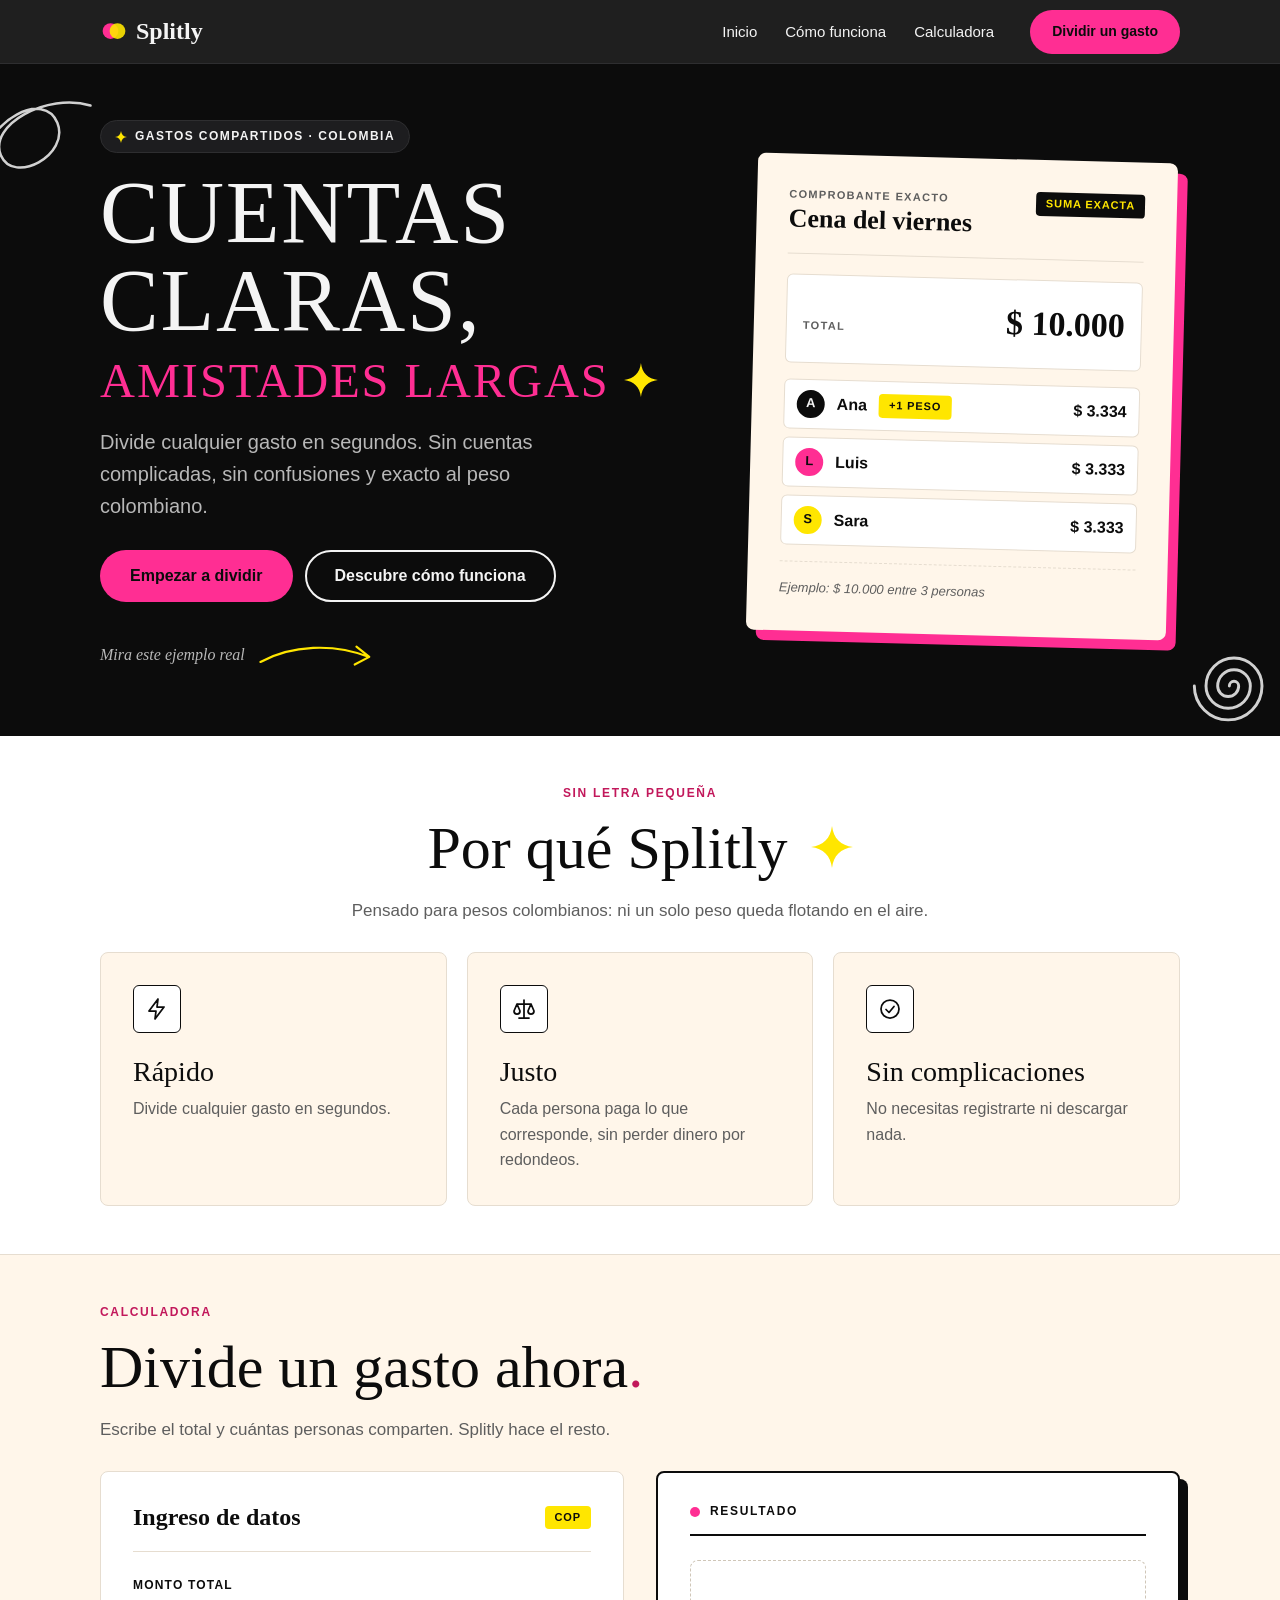
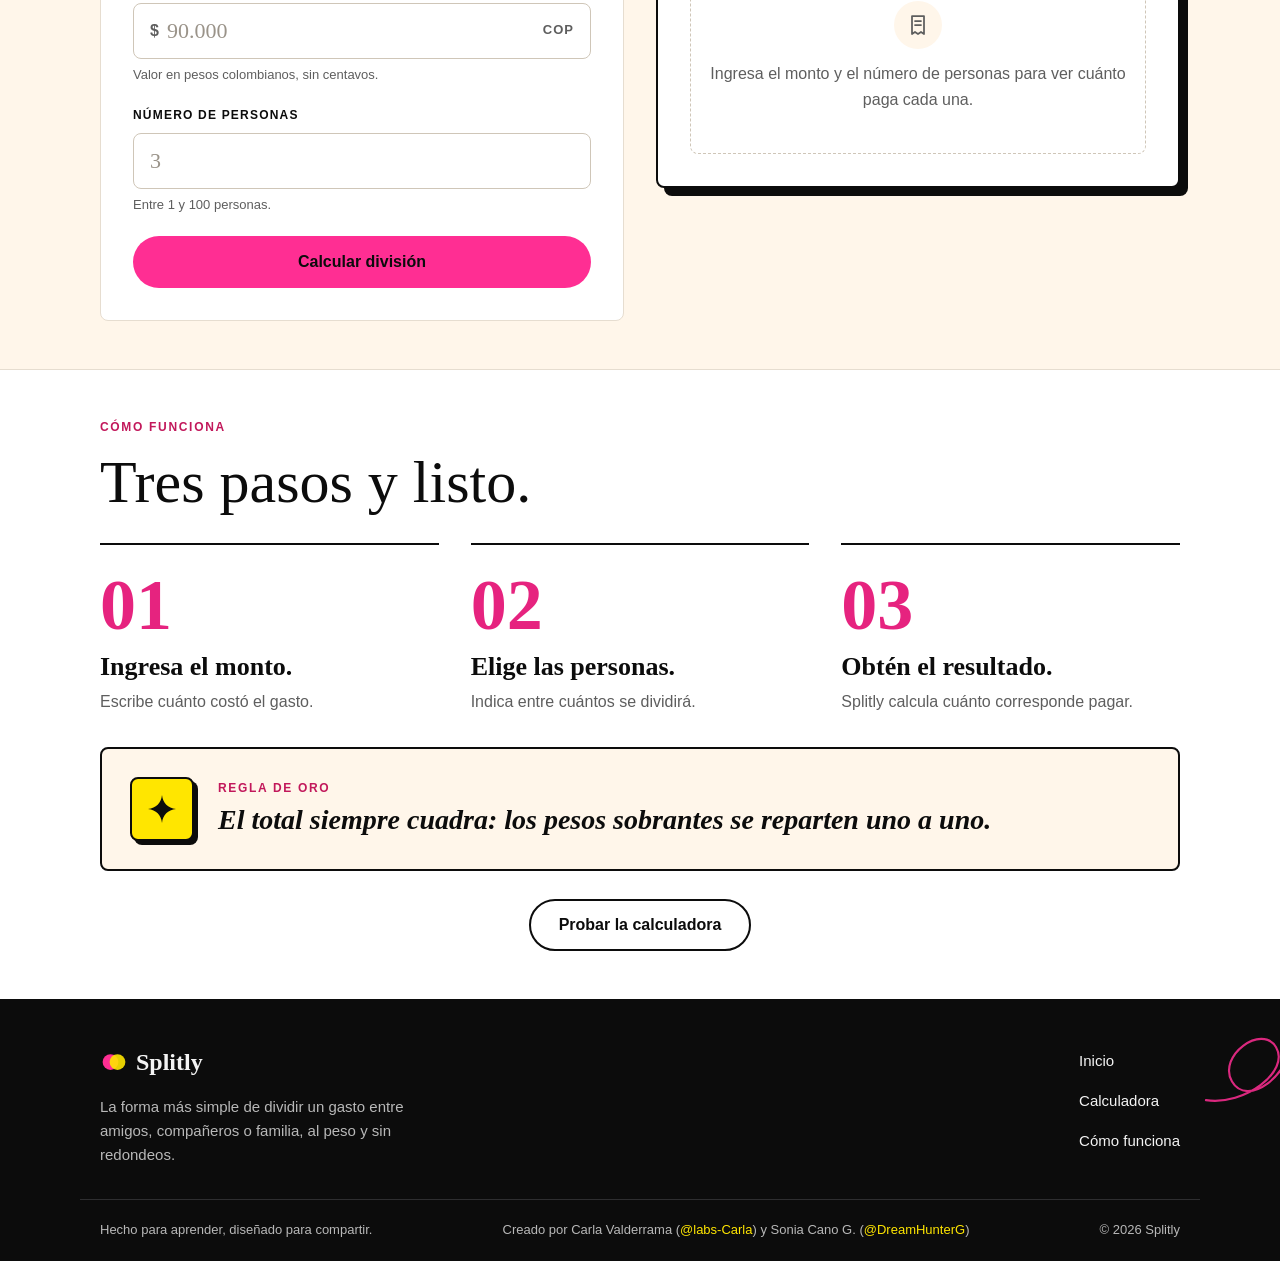
==== commit 26123035: "Créditos como «Creado por» y menos espacio entre secciones Co-Authored-By: Claude Opus 5.5 <noreply@" ====
--- a/frontend/index.html
+++ b/frontend/index.html
@@ -271,7 +271,7 @@
     <div class="contenedor footer__base">
       <p>Hecho para aprender, diseñado para compartir.</p>
       <p class="footer__creditos">
-        Hecho por Carla Valderrama
+        Creado por Carla Valderrama
         (<a class="footer__enlace" href="https://github.com/labs-Carla">@labs-Carla</a>)
         y Sonia Cano G.
         (<a class="footer__enlace" href="https://github.com/DreamHunterG">@DreamHunterG</a>)
--- a/frontend/style.css
+++ b/frontend/style.css
@@ -426,14 +426,14 @@
 .hero {
   position: relative;
   overflow: hidden; /* recorta los garabatos que se salen de los bordes */
-  padding-block: 48px 56px;
+  padding-block: 40px 48px;
   background: var(--tinta);
   color: var(--texto-claro);
 }
 
 @media (min-width: 768px) {
   .hero {
-    padding-block: 72px 80px;
+    padding-block: 56px 64px;
   }
 }
 
@@ -669,18 +669,18 @@
 
 /* ---------- Secciones genéricas ---------- */
 .seccion {
-  padding-block: 48px;
+  padding-block: 32px;
 }
 
 @media (min-width: 768px) {
   .seccion {
-    padding-block: 72px;
+    padding-block: 48px;
   }
 }
 
 .seccion__encabezado {
   max-width: 680px;
-  margin: 0 auto 36px;
+  margin: 0 auto 28px;
   text-align: center;
 }
 
@@ -713,7 +713,7 @@
 }
 
 .seccion__accion {
-  margin-top: 32px;
+  margin-top: 28px;
   text-align: center;
 }
 
@@ -1090,7 +1090,7 @@
   display: flex;
   align-items: center;
   gap: 24px;
-  margin-top: 40px;
+  margin-top: 32px;
   padding: 28px;
   background: var(--crema);
   border: 2px solid var(--tinta);
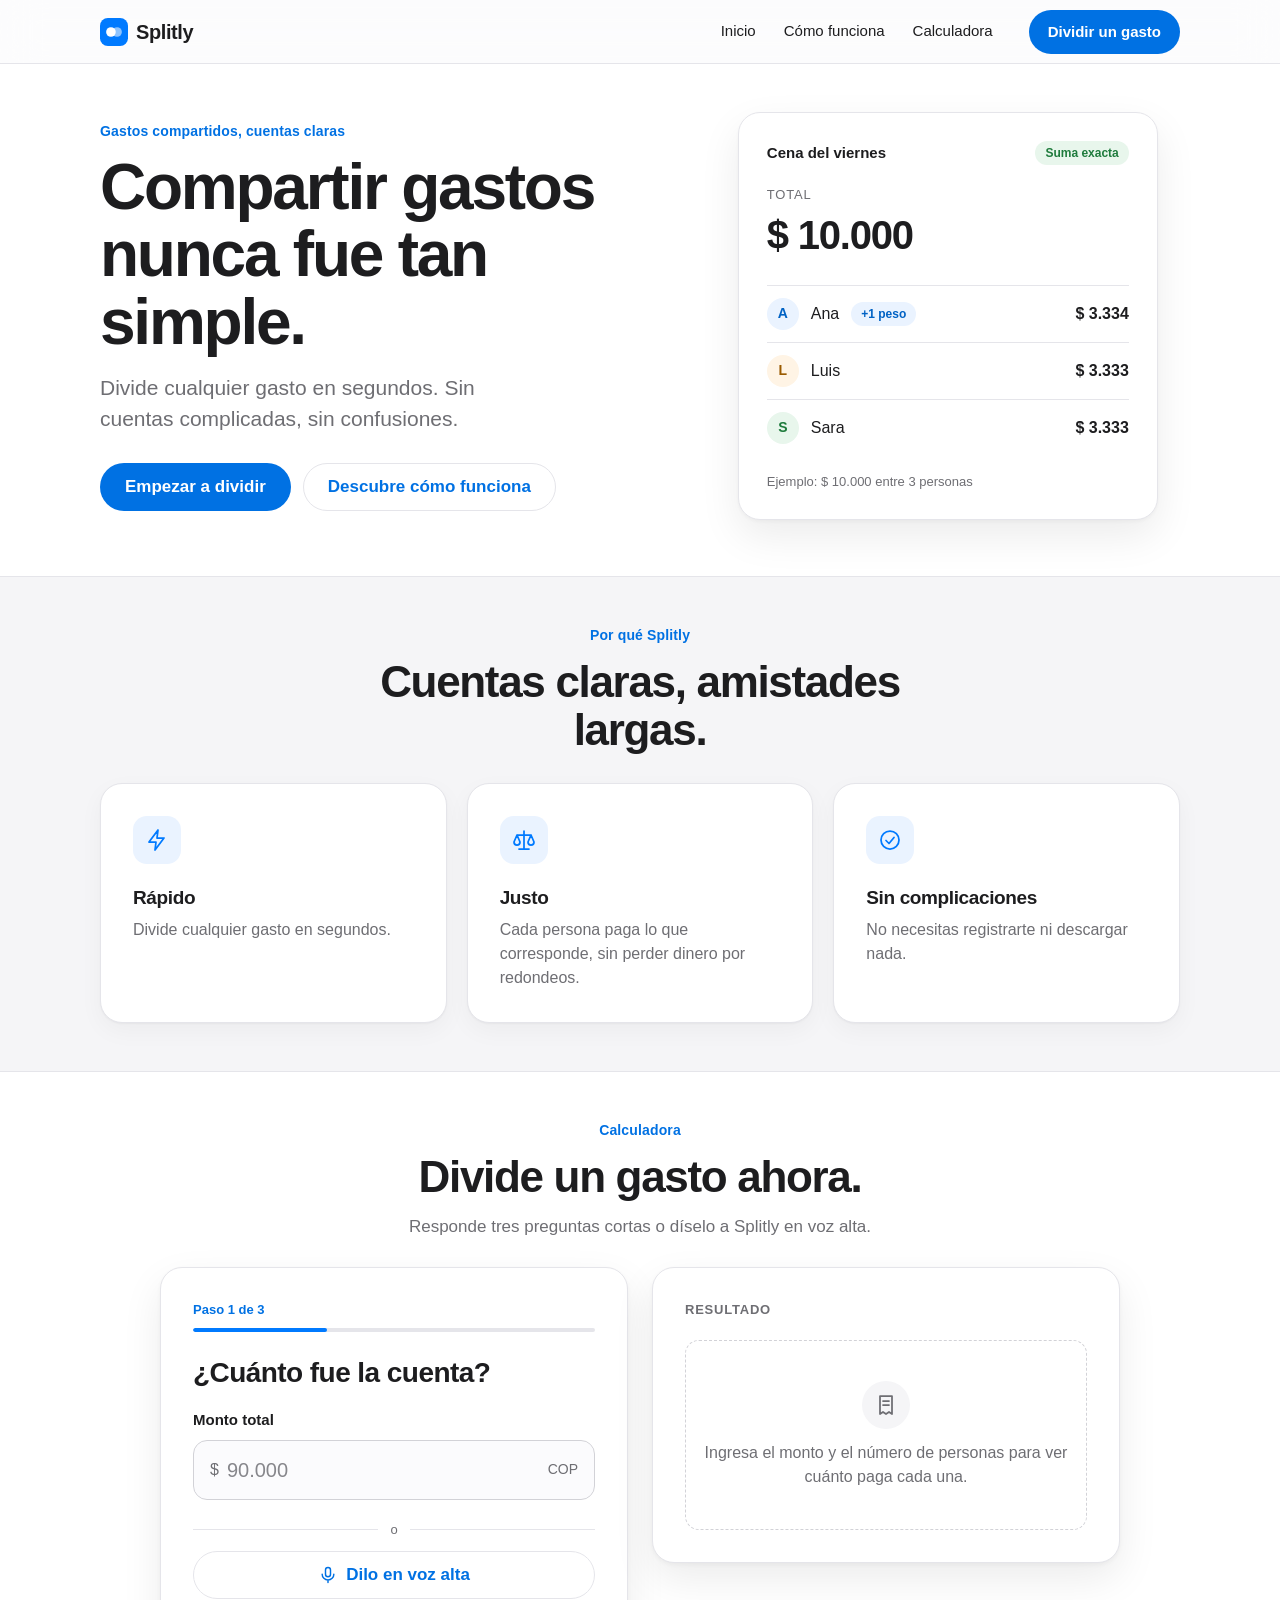
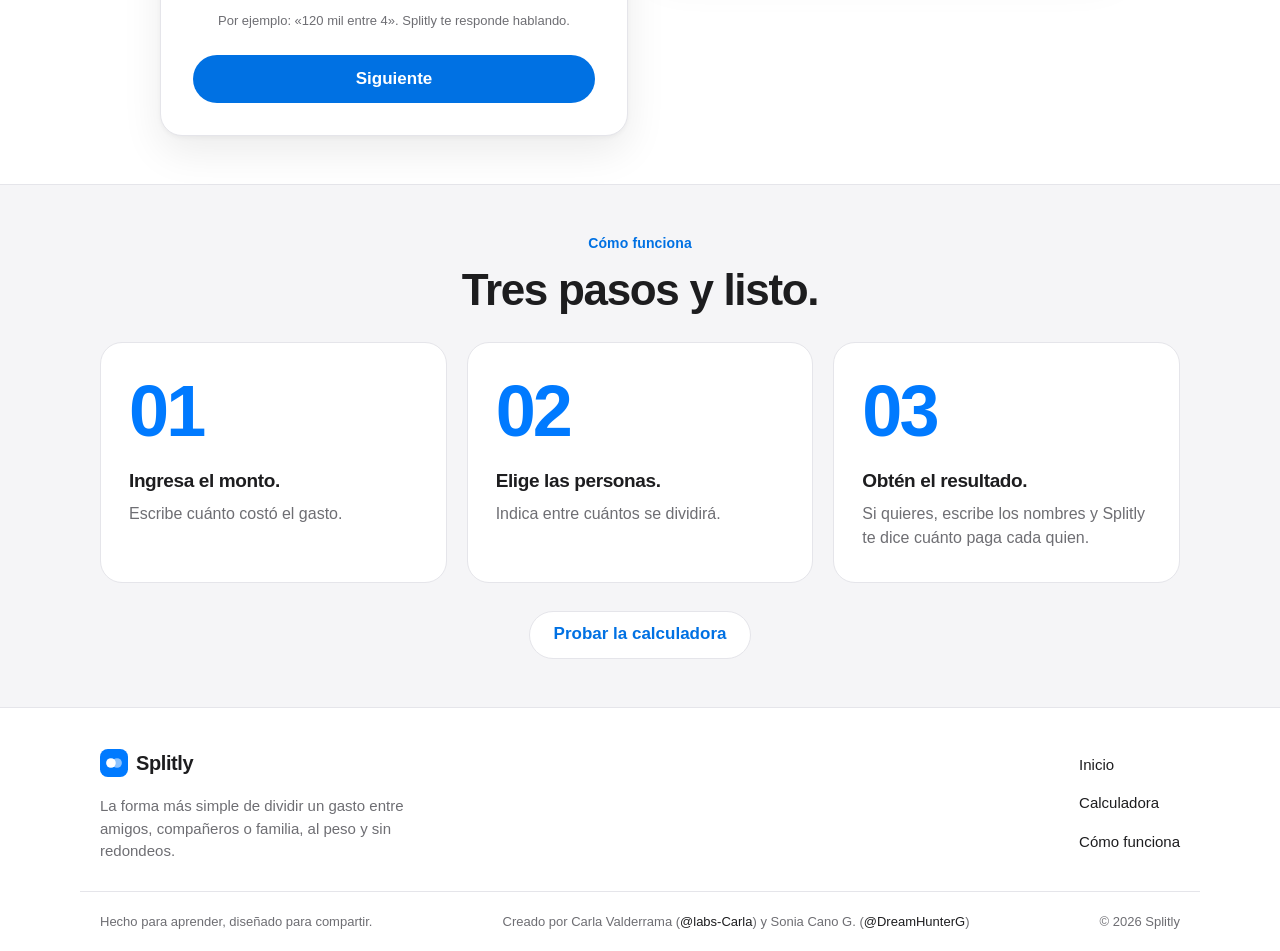
==== commit a6100638: "Créditos como «Creado por» y menos espacio entre secciones Co-Authored-By: Claude Opus 5.5 <noreply@" ====
--- a/frontend/index.html
+++ b/frontend/index.html
@@ -3,17 +3,13 @@
 <head>
   <meta charset="UTF-8">
   <meta name="viewport" content="width=device-width, initial-scale=1">
-  <title>Splitly — Cuentas claras, amistades largas</title>
+  <title>Splitly — Divide gastos en segundos</title>
   <meta name="description" content="Splitly divide cualquier gasto en pesos colombianos entre varias personas, al peso y sin redondeos.">
-  <meta name="author" content="Carla Valderrama y Sonia Cano G.">
-  <meta name="theme-color" content="#0C0C0C">
-  <link rel="icon" type="image/svg+xml" href="data:image/svg+xml,%3Csvg xmlns='http://www.w3.org/2000/svg' viewBox='0 0 32 32' width='32' height='32'%3E%3Crect width='32' height='32' rx='8' fill='%230C0C0C'/%3E%3Ccircle cx='12.5' cy='16' r='6' fill='%23FF2E93'/%3E%3Ccircle cx='19.5' cy='16' r='6' fill='%23FFE600' fill-opacity='.9'/%3E%3C/svg%3E">
-  <link rel="preconnect" href="https://fonts.googleapis.com">
-  <link rel="preconnect" href="https://fonts.gstatic.com" crossorigin>
-  <link rel="stylesheet" href="https://fonts.googleapis.com/css2?family=Open+Sans:ital,wght@0,400;0,600;0,700;1,700&family=Playfair+Display:ital,wght@0,400;0,700;1,700&display=swap">
+  <meta name="theme-color" content="#F5F5F7">
+  <link rel="icon" type="image/svg+xml" href="data:image/svg+xml,%3Csvg xmlns='http://www.w3.org/2000/svg' viewBox='0 0 32 32' width='32' height='32'%3E%3Crect width='32' height='32' rx='9' fill='%23007AFF'/%3E%3Ccircle cx='12.5' cy='16' r='5.5' fill='%23fff'/%3E%3Ccircle cx='19.5' cy='16' r='5.5' fill='%23fff' fill-opacity='.55'/%3E%3C/svg%3E">
   <link rel="stylesheet" href="style.css">
   <script src="script.js" defer></script>
-  <script src="magia.js" defer></script>
+  <script src="flujos.js" defer></script>
 </head>
 <body>
   <a class="saltar" href="#contenido">Saltar al contenido</a>
@@ -22,7 +18,7 @@
   <header class="navbar">
     <nav class="navbar__contenido contenedor" aria-label="Principal">
       <a class="logo" href="#inicio">
-        <svg class="logo__simbolo" viewBox="0 0 32 32" width="28" height="28" aria-hidden="true" focusable="false"><circle cx="12" cy="16" r="9" fill="#FF2E93"/><circle cx="20" cy="16" r="9" fill="#FFE600" fill-opacity=".9"/></svg>
+        <svg class="logo__simbolo" viewBox="0 0 32 32" width="28" height="28" aria-hidden="true" focusable="false"><rect width="32" height="32" rx="9" fill="#007AFF"/><circle cx="12.5" cy="16" r="5.5" fill="#fff"/><circle cx="19.5" cy="16" r="5.5" fill="#fff" fill-opacity=".55"/></svg>
         <span class="logo__texto">Splitly</span>
       </a>
       <button class="navbar__toggle" id="menu-toggle" type="button" aria-expanded="false" aria-controls="menu" aria-label="Abrir menú">
@@ -41,44 +37,25 @@
 
   <main id="contenido">
 
-    <!-- Hero (portada oscura) -->
+    <!-- Hero -->
     <section class="hero" id="inicio" aria-labelledby="hero-titulo">
-      <svg class="garabato garabato--bucle" viewBox="0 0 140 100" aria-hidden="true" focusable="false"><path d="M8 70C30 20 90 6 96 40S40 92 34 60 92 8 132 30"/></svg>
-      <svg class="garabato garabato--espiral" viewBox="0 0 120 120" aria-hidden="true" focusable="false"><path d="M60 60m-4 0a4 4 0 1 1 8 0a9 9 0 1 1-18 0a14 14 0 1 1 28 0a19 19 0 1 1-38 0a24 24 0 1 1 48 0a29 29 0 1 1-58 0"/></svg>
       <div class="contenedor hero__grid">
         <div class="hero__texto">
-          <p class="etiqueta-zine">
-            <svg class="destello destello--mini" viewBox="0 0 24 24" aria-hidden="true" focusable="false"><path d="M12 0C12.8 7 17 11.2 24 12 17 12.8 12.8 17 12 24 11.2 17 7 12.8 0 12 7 11.2 11.2 7 12 0Z"/></svg>
-            Gastos compartidos · Colombia
-          </p>
-          <h1 class="hero__titulo" id="hero-titulo">
-            Cuentas claras,
-            <span class="hero__acento">amistades largas
-              <svg class="destello" viewBox="0 0 24 24" aria-hidden="true" focusable="false"><path d="M12 0C12.8 7 17 11.2 24 12 17 12.8 12.8 17 12 24 11.2 17 7 12.8 0 12 7 11.2 11.2 7 12 0Z"/></svg>
-            </span>
-          </h1>
-          <p class="hero__subtitulo">Divide cualquier gasto en segundos. Sin cuentas complicadas, sin confusiones y exacto al peso colombiano.</p>
+          <p class="eyebrow">Gastos compartidos, cuentas claras</p>
+          <h1 class="hero__titulo" id="hero-titulo">Compartir gastos nunca fue tan simple.</h1>
+          <p class="hero__subtitulo">Divide cualquier gasto en segundos. Sin cuentas complicadas, sin confusiones.</p>
           <div class="hero__acciones">
             <a class="boton boton--primario" href="#calculadora">Empezar a dividir</a>
             <a class="boton boton--secundario" href="#como-funciona">Descubre cómo funciona</a>
           </div>
-          <p class="hero__pista" aria-hidden="true">
-            <span>Mira este ejemplo real</span>
-            <svg class="hero__flecha" viewBox="0 0 140 40" focusable="false"><path d="M4 28C40 8 90 6 130 22M116 10l15 12-17 9"/></svg>
-          </p>
         </div>
         <figure class="hero__visual tarjeta-ejemplo">
           <div class="tarjeta-ejemplo__encabezado">
-            <div>
-              <p class="tarjeta-ejemplo__etiqueta">Comprobante exacto</p>
-              <p class="tarjeta-ejemplo__titulo">Cena del viernes</p>
-            </div>
-            <span class="chip chip--oscuro">Suma exacta</span>
+            <span class="tarjeta-ejemplo__titulo">Cena del viernes</span>
+            <span class="chip chip--exito">Suma exacta</span>
           </div>
-          <div class="tarjeta-ejemplo__total">
-            <span class="tarjeta-ejemplo__etiqueta">Total</span>
-            <span class="tarjeta-ejemplo__monto">$ 10.000</span>
-          </div>
+          <p class="tarjeta-ejemplo__etiqueta">Total</p>
+          <p class="tarjeta-ejemplo__monto">$ 10.000</p>
           <ul class="tarjeta-ejemplo__lista">
             <li class="tarjeta-ejemplo__fila">
               <span class="avatar" aria-hidden="true">A</span>
@@ -106,12 +83,8 @@
     <section class="seccion" id="beneficios" aria-labelledby="beneficios-titulo">
       <div class="contenedor">
         <header class="seccion__encabezado">
-          <p class="eyebrow">Sin letra pequeña</p>
-          <h2 class="seccion__titulo" id="beneficios-titulo">
-            Por qué Splitly
-            <svg class="destello" viewBox="0 0 24 24" aria-hidden="true" focusable="false"><path d="M12 0C12.8 7 17 11.2 24 12 17 12.8 12.8 17 12 24 11.2 17 7 12.8 0 12 7 11.2 11.2 7 12 0Z"/></svg>
-          </h2>
-          <p class="seccion__descripcion">Pensado para pesos colombianos: ni un solo peso queda flotando en el aire.</p>
+          <p class="eyebrow">Por qué Splitly</p>
+          <h2 class="seccion__titulo" id="beneficios-titulo">Cuentas claras, amistades largas.</h2>
         </header>
         <ul class="beneficios">
           <li class="tarjeta beneficio">
@@ -142,45 +115,69 @@
     <!-- Calculadora -->
     <section class="seccion seccion--calculadora" id="calculadora" aria-labelledby="calculadora-titulo">
       <div class="contenedor">
-        <header class="seccion__encabezado seccion__encabezado--izquierda">
+        <header class="seccion__encabezado">
           <p class="eyebrow">Calculadora</p>
-          <h2 class="seccion__titulo" id="calculadora-titulo">Divide un gasto ahora<span class="punto">.</span></h2>
-          <p class="seccion__descripcion">Escribe el total y cuántas personas comparten. Splitly hace el resto.</p>
+          <h2 class="seccion__titulo" id="calculadora-titulo">Divide un gasto ahora.</h2>
+          <p class="seccion__descripcion">Responde tres preguntas cortas o díselo a Splitly en voz alta.</p>
         </header>
         <div class="calculadora">
 
-          <!-- Formulario -->
-          <form class="tarjeta calculadora__formulario" id="formulario" novalidate>
-            <div class="calculadora__cabecera">
-              <h3 class="calculadora__titulo">Ingreso de datos</h3>
-              <span class="chip">COP</span>
+          <div class="calculadora__entrada">
+
+          <!-- Asistente paso a paso: una pregunta por pantalla, o todo de una vez por voz -->
+          <form class="tarjeta asistente" id="asistente" novalidate>
+            <p class="asistente__progreso" id="asistente-progreso" aria-live="polite">Paso 1 de 3</p>
+            <div class="asistente__barra" aria-hidden="true"><span class="asistente__avance" id="asistente-avance"></span></div>
+
+            <fieldset class="asistente__paso" data-paso="1">
+              <legend class="asistente__pregunta">¿Cuánto fue la cuenta?</legend>
+              <div class="campo">
+                <label class="campo__etiqueta" for="asistente-monto">Monto total</label>
+                <div class="campo__control">
+                  <span class="campo__prefijo" aria-hidden="true">$</span>
+                  <input class="campo__entrada" type="text" id="asistente-monto" inputmode="numeric" autocomplete="off" placeholder="90.000">
+                  <span class="campo__sufijo" aria-hidden="true">COP</span>
+                </div>
+              </div>
+              <div class="voz">
+                <p class="voz__separador"><span>o</span></p>
+                <button class="boton boton--secundario boton--bloque voz__boton" id="boton-voz" type="button" aria-describedby="voz-ejemplo voz-estado">
+                  <svg viewBox="0 0 24 24" width="20" height="20" fill="none" stroke="currentColor" stroke-width="1.75" stroke-linecap="round" stroke-linejoin="round" aria-hidden="true" focusable="false"><rect x="9" y="3" width="6" height="11" rx="3"/><path d="M5 11a7 7 0 0 0 14 0M12 18v3"/></svg>
+                  <span class="voz__texto">Dilo en voz alta</span>
+                </button>
+                <p class="voz__ejemplo" id="voz-ejemplo">Por ejemplo: «120 mil entre 4». Splitly te responde hablando.</p>
+                <p class="voz__estado" id="voz-estado" aria-live="polite" hidden></p>
+              </div>
+            </fieldset>
+
+            <fieldset class="asistente__paso" data-paso="2" hidden>
+              <legend class="asistente__pregunta">¿Entre cuántas personas?</legend>
+              <div class="contador">
+                <button class="contador__boton" type="button" data-cambio="-1" aria-label="Una persona menos">−</button>
+                <label class="visualmente-oculto" for="asistente-personas">Número de personas</label>
+                <input class="contador__valor" type="text" id="asistente-personas" inputmode="numeric" autocomplete="off" value="2">
+                <button class="contador__boton" type="button" data-cambio="1" aria-label="Una persona más">+</button>
+              </div>
+            </fieldset>
+
+            <fieldset class="asistente__paso" data-paso="3" hidden>
+              <legend class="asistente__pregunta">¿Quiénes son?</legend>
+              <p class="campo__ayuda">Opcional: escribe los nombres para ver cuánto paga cada quien.</p>
+              <ol class="asistente__nombres" id="asistente-nombres"></ol>
+            </fieldset>
+
+            <div class="alerta" id="error" role="alert" hidden></div>
+            <div class="asistente__acciones">
+              <button class="boton boton--secundario" id="asistente-atras" type="button" hidden>Atrás</button>
+              <button class="boton boton--primario" id="asistente-siguiente" type="submit">Siguiente</button>
             </div>
-            <div class="campo">
-              <label class="campo__etiqueta" for="monto">Monto total</label>
-              <div class="campo__control">
-                <span class="campo__prefijo" aria-hidden="true">$</span>
-                <input class="campo__entrada" type="text" id="monto" name="monto" inputmode="numeric" autocomplete="off" placeholder="90.000" aria-describedby="ayuda-monto">
-                <span class="campo__sufijo" aria-hidden="true">COP</span>
-              </div>
-              <p class="campo__ayuda" id="ayuda-monto">Valor en pesos colombianos, sin centavos.</p>
-            </div>
-            <div class="campo">
-              <label class="campo__etiqueta" for="personas">Número de personas</label>
-              <div class="campo__control">
-                <input class="campo__entrada" type="text" id="personas" name="personas" inputmode="numeric" autocomplete="off" placeholder="3" aria-describedby="ayuda-personas">
-              </div>
-              <p class="campo__ayuda" id="ayuda-personas">Entre 1 y 100 personas.</p>
-            </div>
-            <div class="alerta" id="error" role="alert" hidden></div>
-            <button class="boton boton--primario boton--bloque" id="boton-calcular" type="submit">
-              <span class="boton__spinner" aria-hidden="true"></span>
-              <span class="boton__texto">Calcular división</span>
-            </button>
           </form>
+
+          </div>
 
           <!-- Resultado -->
           <section class="tarjeta resultado" aria-labelledby="resultado-titulo" aria-live="polite">
-            <h3 class="resultado__titulo" id="resultado-titulo"><span class="resultado__punto" aria-hidden="true"></span>Resultado</h3>
+            <h3 class="resultado__titulo" id="resultado-titulo">Resultado</h3>
             <div class="resultado__vacio" id="resultado-vacio">
               <span class="resultado__vacio-icono">
                 <svg viewBox="0 0 24 24" width="24" height="24" fill="none" stroke="currentColor" stroke-width="1.75" stroke-linecap="round" stroke-linejoin="round" aria-hidden="true" focusable="false"><path d="M6 3h12v18l-3-2-3 2-3-2-3 2zM9 8h6M9 12h6"/></svg>
@@ -188,10 +185,8 @@
               <p>Ingresa el monto y el número de personas para ver cuánto paga cada una.</p>
             </div>
             <div class="resultado__contenido" id="resultado" hidden>
-              <div class="resultado__destacado">
-                <p class="resultado__etiqueta" id="resultado-etiqueta">Cada persona paga</p>
-                <p class="resultado__monto" id="resultado-base"></p>
-              </div>
+              <p class="resultado__etiqueta" id="resultado-etiqueta">Cada persona paga</p>
+              <p class="resultado__monto" id="resultado-base"></p>
               <dl class="resultado__datos">
                 <div class="resultado__dato"><dt>Monto total</dt><dd id="resultado-total"></dd></div>
                 <div class="resultado__dato"><dt>Participantes</dt><dd id="resultado-personas"></dd></div>
@@ -209,9 +204,9 @@
     <!-- Cómo funciona -->
     <section class="seccion" id="como-funciona" aria-labelledby="como-funciona-titulo">
       <div class="contenedor">
-        <header class="seccion__encabezado seccion__encabezado--izquierda">
+        <header class="seccion__encabezado">
           <p class="eyebrow">Cómo funciona</p>
-          <h2 class="seccion__titulo" id="como-funciona-titulo">Tres pasos y listo<span class="punto punto--amarillo">.</span></h2>
+          <h2 class="seccion__titulo" id="como-funciona-titulo">Tres pasos y listo.</h2>
         </header>
         <ol class="pasos">
           <li class="paso">
@@ -227,20 +222,9 @@
           <li class="paso">
             <span class="paso__numero" aria-hidden="true">03</span>
             <h3 class="paso__titulo">Obtén el resultado.</h3>
-            <p class="paso__texto">Splitly calcula cuánto corresponde pagar.</p>
+            <p class="paso__texto">Si quieres, escribe los nombres y Splitly te dice cuánto paga cada quien.</p>
           </li>
         </ol>
-
-        <aside class="regla" aria-label="Regla de oro">
-          <span class="regla__icono" aria-hidden="true">
-            <svg class="destello" viewBox="0 0 24 24" focusable="false"><path d="M12 0C12.8 7 17 11.2 24 12 17 12.8 12.8 17 12 24 11.2 17 7 12.8 0 12 7 11.2 11.2 7 12 0Z"/></svg>
-          </span>
-          <div>
-            <p class="regla__etiqueta">Regla de oro</p>
-            <p class="regla__texto">El total siempre cuadra: los pesos sobrantes se reparten uno a uno.</p>
-          </div>
-        </aside>
-
         <div class="seccion__accion">
           <a class="boton boton--secundario" href="#calculadora">Probar la calculadora</a>
         </div>
@@ -251,11 +235,10 @@
 
   <!-- Pie de página -->
   <footer class="footer">
-    <svg class="garabato garabato--footer" viewBox="0 0 140 100" aria-hidden="true" focusable="false"><path d="M8 70C30 20 90 6 96 40S40 92 34 60 92 8 132 30"/></svg>
     <div class="contenedor footer__grid">
       <div class="footer__marca">
         <a class="logo" href="#inicio">
-          <svg class="logo__simbolo" viewBox="0 0 32 32" width="28" height="28" aria-hidden="true" focusable="false"><circle cx="12" cy="16" r="9" fill="#FF2E93"/><circle cx="20" cy="16" r="9" fill="#FFE600" fill-opacity=".9"/></svg>
+          <svg class="logo__simbolo" viewBox="0 0 32 32" width="28" height="28" aria-hidden="true" focusable="false"><rect width="32" height="32" rx="9" fill="#007AFF"/><circle cx="12.5" cy="16" r="5.5" fill="#fff"/><circle cx="19.5" cy="16" r="5.5" fill="#fff" fill-opacity=".55"/></svg>
           <span class="logo__texto">Splitly</span>
         </a>
         <p class="footer__descripcion">La forma más simple de dividir un gasto entre amigos, compañeros o familia, al peso y sin redondeos.</p>
--- a/frontend/style.css
+++ b/frontend/style.css
@@ -1,54 +1,51 @@
 /* ==========================================================
    Splitly - Hoja de estilos
-   Línea gráfica editorial tipo zine: portadas negras que
-   alternan con páginas blancas y crema, títulos serif grandes,
-   acentos fucsia y amarillo, y garabatos dibujados a mano.
-   Tokens definidos en docs/DESIGN.md (sistema creado en Stitch).
+   Estilo inspirado en Apple / iOS: minimalista, con mucho
+   espacio en blanco, tarjetas redondeadas y sombras sutiles.
    Metodología: nombres de clases tipo BEM (bloque__elemento--modificador).
    ========================================================== */
 
 /* ---------- Variables ---------- */
 :root {
   /* Colores base */
-  --tinta: #0C0C0C;
-  --tinta-suave: #1D1D1F;
-  --papel: #FFFFFF;
-  --crema: #FFF6EA;
-  --texto: #0C0C0C;
-  --texto-secundario: #5E5E5E;
-  --texto-claro: #F4F4F4;
-  --texto-claro-secundario: #B8B8B8;
-  --borde: #E6DDD0;
-  --borde-oscuro: #2E2E30;
-
-  /* Acentos.
-     --fucsia (#FF2E93) cumple contraste solo sobre tinta (~5.6:1) y
-     como fondo de botón con texto tinta. Sobre blanco o crema NO
-     llega a 4.5:1, por eso el texto fucsia en páginas claras usa
-     --fucsia-texto (#C2185B, ~5.9:1).
-     --amarillo nunca se usa como color de texto sobre fondos claros. */
-  --fucsia: #FF2E93;
-  --fucsia-hover: #FF52A6;
-  --fucsia-profundo: #E6237F;
-  --fucsia-texto: #C2185B;
-  --amarillo: #FFE600;
-
-  /* Estados */
-  --error: #B00020;
-  --error-fondo: #FFECEF;
+  --fondo: #F5F5F7;
+  --superficie: #FFFFFF;
+  --texto: #1D1D1F;
+  --texto-secundario: #6E6E73;
+  --borde: #E5E5EA;
+  --borde-campo: #D2D2D7;
+
+  /* Acento: --acento (#007AFF) es solo para elementos NO textuales
+     (iconos, logo, anillo de foco, borde de campo enfocado).
+     Sobre blanco #007AFF da ~4.0:1 y NO cumple WCAG AA para texto normal (4.5:1).
+     Por eso el texto, los enlaces y los botones usan #0071E3, que da ~4.7:1. */
+  --acento: #007AFF;
+  --acento-texto: #0071E3;
+  --acento-texto-hover: #0062C4;
+
+  /* Estados y chips */
+  --exito: #1E7B3C;
+  --exito-fondo: #E8F6EC;
+  --error: #D70015;
+  --error-fondo: #FFF1F1;
+  --chip-fondo: #EAF3FF;
+  --chip-texto: #0062C4;
 
   /* Radios */
-  --radio-sm: 6px;
-  --radio: 8px;
-  --radio-lg: 10px;
+  --radio-sm: 10px;
+  --radio: 14px;
+  --radio-lg: 22px;
+
+  /* Sombras */
+  --sombra: 0 1px 2px rgba(0,0,0,.04), 0 8px 24px rgba(0,0,0,.04);
+  --sombra-elevada: 0 2px 4px rgba(0,0,0,.04), 0 16px 40px rgba(0,0,0,.08);
 
   /* Medidas y movimiento */
   --alto-navbar: 64px;
   --transicion: 200ms cubic-bezier(.25,.1,.25,1);
 
-  /* Tipografía: Open Sans reemplaza a Aileron, que no está en Google Fonts */
-  --fuente: "Open Sans", "Segoe UI", Roboto, "Helvetica Neue", Arial, sans-serif;
-  --fuente-display: "Playfair Display", Georgia, "Times New Roman", serif;
+  /* Tipografía */
+  --fuente: -apple-system, BlinkMacSystemFont, "SF Pro Text", "Segoe UI", Roboto, "Helvetica Neue", Arial, sans-serif;
 }
 
 /* ---------- Base ---------- */
@@ -77,18 +74,17 @@
 }
 
 body {
-  background: var(--papel);
+  background: var(--fondo);
   color: var(--texto);
   font-family: var(--fuente);
-  line-height: 1.6;
+  line-height: 1.5;
   -webkit-font-smoothing: antialiased;
   -moz-osx-font-smoothing: grayscale;
 }
 
 h1, h2, h3, h4 {
-  font-family: var(--fuente-display);
-  font-weight: 400;
-  line-height: 1.1;
+  letter-spacing: -0.02em;
+  font-weight: 600;
 }
 
 ul, ol {
@@ -103,8 +99,8 @@
 
 /* Anillo de foco visible para quien navega con teclado */
 :focus-visible {
-  outline: 3px solid var(--fucsia);
-  outline-offset: 3px;
+  outline: 3px solid color-mix(in srgb, var(--acento) 55%, transparent);
+  outline-offset: 2px;
 }
 
 .contenedor {
@@ -118,66 +114,6 @@
   .contenedor {
     padding-inline: 16px;
   }
-}
-
-/* ---------- Decoración ---------- */
-/* Estrella de cuatro puntas */
-.destello {
-  display: inline-block;
-  width: .7em;
-  height: .7em;
-  vertical-align: baseline;
-  fill: var(--amarillo);
-}
-
-.destello--mini {
-  width: 12px;
-  height: 12px;
-}
-
-/* Trazos a mano: solo decoración (aria-hidden en el HTML) */
-.garabato {
-  position: absolute;
-  fill: none;
-  stroke: currentColor;
-  stroke-width: 2.5;
-  stroke-linecap: round;
-  stroke-linejoin: round;
-  pointer-events: none;
-  opacity: .85;
-}
-
-.garabato--bucle {
-  top: 24px;
-  left: -36px;
-  width: 140px;
-  color: var(--texto-claro);
-  transform: rotate(-12deg);
-}
-
-.garabato--espiral {
-  right: -24px;
-  bottom: -20px;
-  width: 140px;
-  color: var(--texto-claro);
-}
-
-.garabato--footer {
-  top: 24px;
-  right: -30px;
-  width: 120px;
-  color: var(--fucsia);
-  transform: rotate(160deg);
-}
-
-.punto {
-  color: var(--fucsia-texto);
-}
-
-.punto--amarillo {
-  color: var(--tinta);
-  text-decoration: underline 6px var(--amarillo);
-  text-underline-offset: -2px;
 }
 
 /* ---------- Enlace para saltar al contenido ---------- */
@@ -187,10 +123,10 @@
   left: 8px;
   z-index: 100;
   padding: 10px 16px;
-  background: var(--fucsia);
-  color: var(--tinta);
-  border-radius: 999px;
-  font-weight: 700;
+  background: var(--acento-texto);
+  color: #FFFFFF;
+  border-radius: var(--radio-sm);
+  font-weight: 600;
   text-decoration: none;
   transform: translateY(-200%);
 }
@@ -205,13 +141,13 @@
   align-items: center;
   justify-content: center;
   gap: 8px;
-  min-height: 52px;
-  padding: 0 28px;
-  border: 2px solid transparent;
+  min-height: 48px;
+  padding: 0 24px;
+  border: 1px solid transparent;
   border-radius: 999px;
   font: inherit;
-  font-size: 16px;
-  font-weight: 700;
+  font-size: 17px;
+  font-weight: 600;
   line-height: 1.2;
   text-align: center;
   text-decoration: none;
@@ -219,41 +155,41 @@
   transition:
     background-color var(--transicion),
     color var(--transicion),
-    border-color var(--transicion),
-    transform var(--transicion);
+    transform var(--transicion),
+    box-shadow var(--transicion);
 }
 
 .boton--primario {
-  background: var(--fucsia);
-  color: var(--tinta);
+  background: var(--acento-texto);
+  color: #FFFFFF;
 }
 
 .boton--primario:hover {
-  background: var(--fucsia-hover);
-}
-
-.boton--primario:active,
+  background: var(--acento-texto-hover);
+}
+
+.boton--primario:active {
+  transform: scale(.98);
+}
+
+.boton--secundario {
+  background: var(--superficie);
+  color: var(--acento-texto);
+  border-color: var(--borde);
+}
+
+.boton--secundario:hover {
+  background: #EEF5FF;
+}
+
 .boton--secundario:active {
   transform: scale(.98);
 }
 
-/* Borde y texto del color de la sección: tinta en páginas claras, blanco en portadas */
-.boton--secundario {
-  background: transparent;
-  color: currentColor;
-  border-color: currentColor;
-}
-
-.boton--secundario:hover {
-  background: var(--amarillo);
-  border-color: var(--amarillo);
-  color: var(--tinta);
-}
-
 .boton--pequeno {
   min-height: 44px;
-  padding: 0 20px;
-  font-size: 14px;
+  padding: 0 18px;
+  font-size: 15px;
 }
 
 .boton--bloque {
@@ -267,7 +203,7 @@
 }
 
 .boton--primario:disabled:hover {
-  background: var(--fucsia); /* deshabilitado no reacciona al mouse */
+  background: var(--acento-texto); /* deshabilitado no reacciona al mouse */
 }
 
 /* Spinner de carga: oculto salvo cuando el botón está ocupado */
@@ -284,8 +220,8 @@
   width: 18px;
   height: 18px;
   flex-shrink: 0;
-  border: 2px solid rgba(12,12,12,.3);
-  border-top-color: var(--tinta);
+  border: 2px solid rgba(255,255,255,.35);
+  border-top-color: #FFFFFF;
   border-radius: 50%;
   animation: girar 0.8s linear infinite;
 }
@@ -296,11 +232,10 @@
   top: 0;
   z-index: 50;
   height: var(--alto-navbar);
-  background: rgba(12,12,12,.92);
-  -webkit-backdrop-filter: blur(16px);
-  backdrop-filter: blur(16px);
-  border-bottom: 1px solid var(--borde-oscuro);
-  color: var(--texto-claro);
+  background: rgba(255,255,255,.72);
+  -webkit-backdrop-filter: saturate(180%) blur(20px);
+  backdrop-filter: saturate(180%) blur(20px);
+  border-bottom: 1px solid var(--borde);
 }
 
 .navbar__contenido {
@@ -314,14 +249,14 @@
   display: inline-flex;
   align-items: center;
   gap: 8px;
-  color: inherit;
+  color: var(--texto);
   text-decoration: none;
 }
 
 .logo__texto {
-  font-family: var(--fuente-display);
-  font-size: 24px;
+  font-size: 20px;
   font-weight: 700;
+  letter-spacing: -0.02em;
 }
 
 .navbar__toggle {
@@ -333,27 +268,28 @@
   border: 0;
   background: transparent;
   border-radius: var(--radio-sm);
-  color: inherit;
+  color: var(--texto);
   cursor: pointer;
   transition: background-color var(--transicion);
 }
 
 .navbar__toggle:hover {
-  background: rgba(255,255,255,.08);
+  background: rgba(0,0,0,.05);
 }
 
 .navbar__enlace {
   display: flex;
   align-items: center;
-  color: inherit;
+  color: var(--texto);
   font-size: 15px;
   text-decoration: none;
   padding: 8px 12px;
+  border-radius: 8px;
   transition: color var(--transicion);
 }
 
 .navbar__enlace:hover {
-  color: var(--fucsia);
+  color: var(--acento-texto);
 }
 
 /* Móvil: menú desplegable */
@@ -366,8 +302,9 @@
   flex-direction: column;
   gap: 8px;
   padding: 12px 20px 20px;
-  background: var(--tinta);
-  border-bottom: 1px solid var(--borde-oscuro);
+  background: var(--superficie);
+  border-bottom: 1px solid var(--borde);
+  box-shadow: var(--sombra-elevada);
 }
 
 .navbar__enlaces {
@@ -405,6 +342,7 @@
     padding: 0;
     background: none;
     border-bottom: 0;
+    box-shadow: none;
   }
 
   .navbar__enlaces {
@@ -422,70 +360,53 @@
   }
 }
 
-/* ---------- Hero (portada oscura) ---------- */
+/* ---------- Hero ---------- */
 .hero {
-  position: relative;
-  overflow: hidden; /* recorta los garabatos que se salen de los bordes */
-  padding-block: 40px 48px;
-  background: var(--tinta);
-  color: var(--texto-claro);
+  padding-block: 32px 40px;
+  background: var(--superficie);
+  border-bottom: 1px solid var(--borde);
 }
 
 @media (min-width: 768px) {
   .hero {
-    padding-block: 56px 64px;
+    padding-block: 48px 56px;
   }
 }
 
 .hero__grid {
-  position: relative;
   display: grid;
   grid-template-columns: minmax(0, 1fr);
-  gap: 56px;
+  gap: 48px;
 }
 
 @media (min-width: 900px) {
   .hero__grid {
-    grid-template-columns: 1.15fr 0.85fr;
+    grid-template-columns: 1.1fr 0.9fr;
     align-items: center;
   }
 }
 
-.etiqueta-zine {
-  display: inline-flex;
-  align-items: center;
-  gap: 8px;
-  margin-bottom: 16px;
-  padding: 6px 14px;
-  border: 1px solid var(--borde-oscuro);
-  border-radius: 999px;
-  background: var(--tinta-suave);
-  font-size: 12px;
+.eyebrow {
+  margin-bottom: 12px;
+  font-size: 14px;
+  font-weight: 600;
+  letter-spacing: .01em;
+  color: var(--acento-texto);
+}
+
+.hero__titulo {
+  max-width: 14ch;
+  font-size: clamp(2.25rem, 6vw + 0.5rem, 4rem);
   font-weight: 700;
-  letter-spacing: .12em;
-  text-transform: uppercase;
-}
-
-.hero__titulo {
-  font-size: clamp(2.75rem, 7vw + 0.5rem, 5.5rem);
-  line-height: 1;
-  letter-spacing: .02em;
-  text-transform: uppercase;
-}
-
-.hero__acento {
-  display: block;
-  margin-top: 12px;
-  font-size: .55em;
-  letter-spacing: .04em;
-  color: var(--fucsia);
+  line-height: 1.05;
+  letter-spacing: -0.035em;
 }
 
 .hero__subtitulo {
-  max-width: 40ch;
-  margin: 20px 0 28px;
-  font-size: clamp(1.0625rem, 1vw + 0.9rem, 1.25rem);
-  color: var(--texto-claro-secundario);
+  max-width: 36ch;
+  margin: 16px 0 28px;
+  font-size: clamp(1.0625rem, 1vw + 0.9rem, 1.3125rem);
+  color: var(--texto-secundario);
 }
 
 .hero__acciones {
@@ -500,128 +421,75 @@
   }
 }
 
-/* Pista con flecha dibujada que apunta a la tarjeta de ejemplo */
-.hero__pista {
-  display: none;
-}
-
-@media (min-width: 900px) {
-  .hero__pista {
-    display: flex;
-    align-items: center;
-    gap: 12px;
-    margin-top: 36px;
-    font-family: var(--fuente-display);
-    font-style: italic;
-    color: var(--texto-claro-secundario);
-  }
-
-  .hero__flecha {
-    width: 120px;
-    fill: none;
-    stroke: var(--amarillo);
-    stroke-width: 2.5;
-    stroke-linecap: round;
-    stroke-linejoin: round;
-  }
-}
-
-/* ---------- Tarjeta de ejemplo (comprobante del hero) ---------- */
+/* ---------- Tarjeta de ejemplo (hero) ---------- */
 .tarjeta-ejemplo {
   width: 100%;
   max-width: 420px;
   justify-self: center;
   margin: 0;
-  padding: 24px;
-  background: var(--crema);
-  color: var(--texto);
-  border-radius: var(--radio);
-  box-shadow: 10px 10px 0 var(--fucsia);
-  transform: rotate(1.5deg);
+  padding: 20px;
+  background: var(--superficie);
+  border: 1px solid var(--borde);
+  border-radius: var(--radio-lg);
+  box-shadow: var(--sombra-elevada);
   animation: aparecer 500ms ease-out both;
 }
 
 @media (min-width: 480px) {
   .tarjeta-ejemplo {
-    padding: 32px;
+    padding: 28px;
   }
 }
 
 .tarjeta-ejemplo__encabezado {
   display: flex;
-  align-items: flex-start;
+  align-items: center;
   justify-content: space-between;
   gap: 12px;
-  padding-bottom: 20px;
   margin-bottom: 20px;
-  border-bottom: 1px solid var(--borde);
 }
 
 .tarjeta-ejemplo__titulo {
-  font-family: var(--fuente-display);
-  font-size: 26px;
+  font-size: 15px;
+  font-weight: 600;
+}
+
+.tarjeta-ejemplo__etiqueta {
+  font-size: 13px;
+  color: var(--texto-secundario);
+  text-transform: uppercase;
+  letter-spacing: .06em;
+}
+
+.tarjeta-ejemplo__monto {
+  margin-bottom: 20px;
+  font-size: 40px;
   font-weight: 700;
-  line-height: 1.15;
-}
-
-.tarjeta-ejemplo__etiqueta {
-  font-size: 11px;
-  font-weight: 700;
-  color: var(--texto-secundario);
-  text-transform: uppercase;
-  letter-spacing: .12em;
-}
-
-.tarjeta-ejemplo__total {
-  display: flex;
-  align-items: baseline;
-  justify-content: space-between;
-  gap: 12px;
-  margin-bottom: 16px;
-  padding: 16px;
-  background: var(--papel);
-  border: 1px solid var(--borde);
-  border-radius: var(--radio-sm);
-}
-
-.tarjeta-ejemplo__monto {
-  font-family: var(--fuente-display);
-  font-size: 34px;
-  font-weight: 700;
-  font-variant-numeric: lining-nums tabular-nums;
-}
-
-.tarjeta-ejemplo__lista {
-  display: grid;
-  gap: 8px;
+  letter-spacing: -0.03em;
+  font-variant-numeric: tabular-nums;
 }
 
 .tarjeta-ejemplo__fila {
   display: flex;
   align-items: center;
   gap: 12px;
-  padding: 10px 12px;
-  background: var(--papel);
-  border: 1px solid var(--borde);
-  border-radius: var(--radio-sm);
+  padding: 12px 0;
+  border-top: 1px solid var(--borde);
 }
 
 .tarjeta-ejemplo__nombre {
-  font-weight: 600;
+  font-weight: 500;
 }
 
 .tarjeta-ejemplo__valor {
   margin-left: auto;
-  font-weight: 700;
+  font-weight: 600;
   font-variant-numeric: tabular-nums;
 }
 
 .tarjeta-ejemplo__pie {
   margin-top: 16px;
-  padding-top: 16px;
-  border-top: 1px dashed var(--borde);
   font-size: 13px;
-  font-style: italic;
   color: var(--texto-secundario);
 }
 
@@ -630,41 +498,42 @@
   display: inline-grid;
   place-items: center;
   flex-shrink: 0;
-  width: 28px;
-  height: 28px;
+  width: 32px;
+  height: 32px;
   border-radius: 50%;
-  background: var(--tinta);
-  color: var(--texto-claro);
-  font-size: 13px;
-  font-weight: 700;
+  font-size: 14px;
+  font-weight: 600;
+}
+
+.tarjeta-ejemplo__fila:nth-child(1) .avatar {
+  background: #EAF3FF;
+  color: #0062C4;
 }
 
 .tarjeta-ejemplo__fila:nth-child(2) .avatar {
-  background: var(--fucsia);
-  color: var(--tinta);
+  background: #FFF4E5;
+  color: #9A5B00;
 }
 
 .tarjeta-ejemplo__fila:nth-child(3) .avatar {
-  background: var(--amarillo);
-  color: var(--tinta);
+  background: #E8F6EC;
+  color: #1E7B3C;
 }
 
 .chip {
   display: inline-flex;
   padding: 3px 10px;
-  border-radius: 4px;
-  background: var(--amarillo);
-  color: var(--tinta);
-  font-size: 11px;
-  font-weight: 700;
-  letter-spacing: .08em;
-  text-transform: uppercase;
+  border-radius: 999px;
+  background: var(--chip-fondo);
+  color: var(--chip-texto);
+  font-size: 12px;
+  font-weight: 600;
   white-space: nowrap;
 }
 
-.chip--oscuro {
-  background: var(--tinta);
-  color: var(--amarillo);
+.chip--exito {
+  background: var(--exito-fondo);
+  color: var(--exito);
 }
 
 /* ---------- Secciones genéricas ---------- */
@@ -679,35 +548,20 @@
 }
 
 .seccion__encabezado {
-  max-width: 680px;
+  max-width: 640px;
   margin: 0 auto 28px;
   text-align: center;
 }
 
-.seccion__encabezado--izquierda {
-  margin-left: 0;
-  text-align: left;
-}
-
-.eyebrow {
-  margin-bottom: 12px;
-  font-size: 12px;
+.seccion__titulo {
+  font-size: clamp(1.75rem, 3vw + 1rem, 2.75rem);
   font-weight: 700;
-  letter-spacing: .14em;
-  text-transform: uppercase;
-  color: var(--fucsia-texto);
-}
-
-.seccion__titulo {
-  font-size: clamp(2.25rem, 4vw + 1rem, 3.75rem);
-}
-
-.seccion__titulo .destello {
-  margin-left: 8px;
+  letter-spacing: -0.03em;
+  line-height: 1.1;
 }
 
 .seccion__descripcion {
-  margin-top: 16px;
+  margin-top: 12px;
   font-size: 17px;
   color: var(--texto-secundario);
 }
@@ -719,9 +573,10 @@
 
 .tarjeta {
   padding: 24px;
-  background: var(--crema);
+  background: var(--superficie);
   border: 1px solid var(--borde);
-  border-radius: var(--radio);
+  border-radius: var(--radio-lg);
+  box-shadow: var(--sombra);
 }
 
 @media (min-width: 768px) {
@@ -743,8 +598,8 @@
 
 @media (hover: hover) {
   .beneficio:hover {
-    transform: translate(-3px, -3px);
-    box-shadow: 6px 6px 0 var(--tinta);
+    transform: translateY(-2px);
+    box-shadow: var(--sombra-elevada);
   }
 }
 
@@ -753,16 +608,16 @@
   place-items: center;
   width: 48px;
   height: 48px;
-  margin-bottom: 24px;
-  border: 1.5px solid var(--tinta);
-  border-radius: var(--radio-sm);
-  background: var(--papel);
-  color: var(--tinta);
+  margin-bottom: 20px;
+  border-radius: 14px;
+  background: var(--chip-fondo);
+  color: var(--acento);
 }
 
 .beneficio__titulo {
-  margin-bottom: 8px;
-  font-size: 28px;
+  margin-bottom: 6px;
+  font-size: 19px;
+  font-weight: 600;
 }
 
 .beneficio__texto {
@@ -771,41 +626,27 @@
 
 /* ---------- Calculadora ---------- */
 .seccion--calculadora {
-  background: var(--crema);
+  background: var(--superficie);
   border-block: 1px solid var(--borde);
 }
 
 .seccion--calculadora .tarjeta {
-  background: var(--papel);
+  box-shadow: var(--sombra-elevada);
 }
 
 .calculadora {
   display: grid;
   grid-template-columns: minmax(0, 1fr);
   gap: 24px;
+  max-width: 960px;
+  margin-inline: auto;
 }
 
 @media (min-width: 900px) {
   .calculadora {
     grid-template-columns: repeat(2, minmax(0, 1fr));
     align-items: start;
-    gap: 32px;
-  }
-}
-
-.calculadora__cabecera {
-  display: flex;
-  align-items: center;
-  justify-content: space-between;
-  gap: 12px;
-  padding-bottom: 20px;
-  margin-bottom: 24px;
-  border-bottom: 1px solid var(--borde);
-}
-
-.calculadora__titulo {
-  font-size: 24px;
-  font-weight: 700;
+  }
 }
 
 .campo {
@@ -815,10 +656,8 @@
 .campo__etiqueta {
   display: block;
   margin-bottom: 8px;
-  font-size: 12px;
-  font-weight: 700;
-  letter-spacing: .1em;
-  text-transform: uppercase;
+  font-size: 15px;
+  font-weight: 600;
 }
 
 .campo__control {
@@ -827,17 +666,19 @@
   gap: 8px;
   min-height: 56px;
   padding: 0 16px;
-  background: var(--papel);
-  border: 1.5px solid #CFC6B8;
+  background: #FBFBFD;
+  border: 1px solid var(--borde-campo);
   border-radius: var(--radio);
   transition:
     border-color var(--transicion),
-    box-shadow var(--transicion);
+    box-shadow var(--transicion),
+    background-color var(--transicion);
 }
 
 .campo__control:focus-within {
-  border-color: var(--tinta);
-  box-shadow: 4px 4px 0 var(--fucsia);
+  background: var(--superficie);
+  border-color: var(--acento);
+  box-shadow: 0 0 0 4px rgba(0,122,255,.15);
 }
 
 .campo__entrada {
@@ -847,28 +688,26 @@
   border: 0;
   background: transparent;
   color: var(--texto);
-  font-family: var(--fuente-display);
+  font: inherit;
   /* Nunca menos de 16px: en iOS, un campo con letra menor hace zoom automático al enfocarse */
-  font-size: 22px;
-  font-weight: 700;
-  font-variant-numeric: lining-nums tabular-nums;
+  font-size: 20px;
+  font-weight: 500;
+  font-variant-numeric: tabular-nums;
   outline: none; /* el foco lo muestra el contenedor con :focus-within */
 }
 
 .campo__entrada::placeholder {
-  color: #9A9389;
-  font-weight: 400;
+  color: #86868B;
 }
 
 .campo__prefijo,
 .campo__sufijo {
   color: var(--texto-secundario);
-  font-weight: 700;
+  font-weight: 500;
 }
 
 .campo__sufijo {
-  font-size: 13px;
-  letter-spacing: .08em;
+  font-size: 14px;
 }
 
 .campo__ayuda {
@@ -882,7 +721,7 @@
   padding: 12px 16px;
   background: var(--error-fondo);
   color: var(--error);
-  border-left: 4px solid var(--error);
+  border-left: 3px solid var(--error);
   border-radius: var(--radio-sm);
   font-size: 15px;
   animation: aparecer 250ms ease-out both;
@@ -893,30 +732,13 @@
 }
 
 /* ---------- Resultado ---------- */
-.seccion--calculadora .resultado {
-  border: 2px solid var(--tinta);
-  box-shadow: 8px 8px 0 var(--tinta);
-}
-
 .resultado__titulo {
-  display: flex;
-  align-items: center;
-  gap: 10px;
-  padding-bottom: 16px;
-  margin-bottom: 24px;
-  border-bottom: 2px solid var(--tinta);
-  font-family: var(--fuente);
-  font-size: 12px;
-  font-weight: 700;
+  margin-bottom: 20px;
+  font-size: 13px;
+  font-weight: 600;
   text-transform: uppercase;
-  letter-spacing: .14em;
-}
-
-.resultado__punto {
-  width: 10px;
-  height: 10px;
-  border-radius: 50%;
-  background: var(--fucsia);
+  letter-spacing: .06em;
+  color: var(--texto-secundario);
 }
 
 .resultado__vacio {
@@ -925,7 +747,7 @@
   align-items: center;
   gap: 12px;
   padding: 40px 16px;
-  border: 1.5px dashed #CFC6B8;
+  border: 1.5px dashed var(--borde-campo);
   border-radius: var(--radio);
   text-align: center;
   color: var(--texto-secundario);
@@ -937,7 +759,7 @@
   width: 48px;
   height: 48px;
   border-radius: 50%;
-  background: var(--crema);
+  background: var(--fondo);
   color: var(--texto-secundario);
 }
 
@@ -946,30 +768,18 @@
   animation: aparecer 400ms ease-out both;
 }
 
-.resultado__destacado {
-  margin-bottom: 16px;
-  padding: 24px 16px;
-  background: var(--crema);
-  border: 1px solid var(--borde);
-  border-radius: var(--radio);
-  text-align: center;
-}
-
 .resultado__etiqueta {
-  font-size: 12px;
-  font-weight: 700;
-  letter-spacing: .12em;
-  text-transform: uppercase;
+  font-size: 15px;
   color: var(--texto-secundario);
 }
 
 .resultado__monto {
-  margin-top: 4px;
-  font-family: var(--fuente-display);
-  font-size: clamp(2.75rem, 5vw + 1rem, 3.75rem);
+  margin: 4px 0 24px;
+  font-size: clamp(2.5rem, 5vw + 1rem, 3.25rem);
   font-weight: 700;
   line-height: 1.1;
-  font-variant-numeric: lining-nums tabular-nums;
+  letter-spacing: -0.035em;
+  font-variant-numeric: tabular-nums;
   overflow-wrap: anywhere;
 }
 
@@ -982,40 +792,27 @@
 
 .resultado__dato {
   padding: 14px 16px;
-  border: 1px solid var(--borde);
+  background: var(--fondo);
   border-radius: var(--radio);
-  text-align: center;
 }
 
 .resultado__dato dt {
-  font-size: 12px;
-  font-weight: 700;
-  letter-spacing: .06em;
-  text-transform: uppercase;
+  font-size: 13px;
   color: var(--texto-secundario);
 }
 
 .resultado__dato dd {
   margin: 0;
-  font-family: var(--fuente-display);
-  font-size: 22px;
-  font-weight: 700;
-  font-variant-numeric: lining-nums tabular-nums;
+  font-size: 17px;
+  font-weight: 600;
+  font-variant-numeric: tabular-nums;
   overflow-wrap: anywhere;
 }
 
 .resultado__subtitulo {
   margin-bottom: 8px;
-  font-family: var(--fuente);
-  font-size: 12px;
-  font-weight: 700;
-  letter-spacing: .12em;
-  text-transform: uppercase;
-}
-
-.distribucion {
-  display: grid;
-  gap: 8px;
+  font-size: 15px;
+  font-weight: 600;
 }
 
 .distribucion__item {
@@ -1023,9 +820,8 @@
   align-items: center;
   justify-content: space-between;
   gap: 12px;
-  padding: 12px 14px;
-  border: 1px solid var(--borde);
-  border-radius: var(--radio-sm);
+  padding: 14px 0;
+  border-top: 1px solid var(--borde);
 }
 
 .distribucion__detalle {
@@ -1037,7 +833,7 @@
 }
 
 .distribucion__monto {
-  font-weight: 700;
+  font-weight: 600;
   font-variant-numeric: tabular-nums;
   white-space: nowrap;
 }
@@ -1045,9 +841,8 @@
 .resultado__nota {
   margin-top: 16px;
   padding-top: 16px;
-  border-top: 1px dashed var(--borde);
+  border-top: 1px solid var(--borde);
   font-size: 14px;
-  font-style: italic;
   color: var(--texto-secundario);
 }
 
@@ -1055,103 +850,45 @@
 .pasos {
   display: grid;
   grid-template-columns: repeat(auto-fit, minmax(min(100%, 260px), 1fr));
-  gap: 32px;
+  gap: 20px;
 }
 
 .paso {
-  padding-top: 24px;
-  border-top: 2px solid var(--tinta);
-}
-
-/* Número grande y decorativo (aria-hidden): para texto grande basta contraste 3:1 y #E6237F lo cumple */
+  padding: 32px 28px;
+  background: var(--superficie);
+  border: 1px solid var(--borde);
+  border-radius: var(--radio-lg);
+}
+
+/* Número grande y decorativo (aria-hidden): para texto grande basta contraste 3:1 y #007AFF lo cumple */
 .paso__numero {
   display: block;
-  margin-bottom: 12px;
-  font-family: var(--fuente-display);
+  margin-bottom: 20px;
   font-size: clamp(3rem, 4vw + 1.5rem, 4.5rem);
   font-weight: 700;
   line-height: 1;
-  font-variant-numeric: lining-nums;
-  color: var(--fucsia-profundo);
+  letter-spacing: -0.04em;
+  font-variant-numeric: tabular-nums;
+  color: var(--acento);
 }
 
 .paso__titulo {
-  margin-bottom: 8px;
-  font-size: 26px;
-  font-weight: 700;
+  margin-bottom: 6px;
+  font-size: 19px;
+  font-weight: 600;
 }
 
 .paso__texto {
   color: var(--texto-secundario);
-}
-
-/* Recuadro "Regla de oro" */
-.regla {
-  display: flex;
-  align-items: center;
-  gap: 24px;
-  margin-top: 32px;
-  padding: 28px;
-  background: var(--crema);
-  border: 2px solid var(--tinta);
-  border-radius: var(--radio);
-}
-
-.regla__icono {
-  display: grid;
-  place-items: center;
-  flex-shrink: 0;
-  width: 64px;
-  height: 64px;
-  background: var(--amarillo);
-  border: 2px solid var(--tinta);
-  border-radius: var(--radio);
-  box-shadow: 4px 4px 0 var(--tinta);
-}
-
-.regla__icono .destello {
-  width: 28px;
-  height: 28px;
-  fill: var(--tinta);
-}
-
-.regla__etiqueta {
-  margin-bottom: 4px;
-  font-size: 12px;
-  font-weight: 700;
-  letter-spacing: .14em;
-  text-transform: uppercase;
-  color: var(--fucsia-texto);
-}
-
-.regla__texto {
-  font-family: var(--fuente-display);
-  font-size: clamp(1.25rem, 1.5vw + 1rem, 1.75rem);
-  font-style: italic;
-  font-weight: 700;
-  line-height: 1.3;
-}
-
-@media (max-width: 479px) {
-  .regla {
-    flex-direction: column;
-    align-items: flex-start;
-    padding: 24px 20px;
-  }
 }
 
 /* ---------- Footer ---------- */
 .footer {
-  position: relative;
-  overflow: hidden;
-  padding-top: 44px;
-  background: var(--tinta);
+  padding-top: 40px;
+  background: var(--superficie);
+  border-top: 1px solid var(--borde);
   font-size: 15px;
-  color: var(--texto-claro-secundario);
-}
-
-.footer .logo {
-  color: var(--texto-claro);
+  color: var(--texto-secundario);
 }
 
 .footer__grid {
@@ -1187,13 +924,13 @@
 .footer__enlace {
   display: inline-block;
   padding: 6px 0;
-  color: var(--texto-claro);
+  color: var(--texto);
   text-decoration: none;
   transition: color var(--transicion);
 }
 
 .footer__enlace:hover {
-  color: var(--fucsia);
+  color: var(--acento-texto);
   text-decoration: underline;
 }
 
@@ -1202,74 +939,214 @@
   flex-wrap: wrap;
   justify-content: space-between;
   gap: 8px 24px;
-  margin-top: 32px;
+  margin-top: 28px;
   padding-block: 20px;
-  border-top: 1px solid var(--borde-oscuro);
+  border-top: 1px solid var(--borde);
   font-size: 13px;
 }
 
+/* ---------- Asistente paso a paso y voz ---------- */
+.calculadora__entrada {
+  display: grid;
+  /* minmax(0, 1fr): sin esto, el ancho propio de los inputs desborda en móvil */
+  grid-template-columns: minmax(0, 1fr);
+  gap: 16px;
+  align-content: start;
+  min-width: 0;
+}
+
+/* Atajo por voz dentro del primer paso */
+.voz {
+  display: grid;
+  gap: 12px;
+}
+
+.voz__separador {
+  display: flex;
+  align-items: center;
+  gap: 12px;
+  font-size: 13px;
+  color: var(--texto-secundario);
+}
+
+.voz__separador::before,
+.voz__separador::after {
+  content: "";
+  flex: 1;
+  height: 1px;
+  background: var(--borde);
+}
+
+.voz__ejemplo {
+  font-size: 13px;
+  text-align: center;
+  color: var(--texto-secundario);
+}
+
+.voz__boton--escuchando {
+  background: var(--error-fondo);
+  border-color: var(--error);
+  color: var(--error);
+}
+
+.voz__boton--escuchando:hover {
+  background: var(--error-fondo);
+}
+
+.voz__boton--escuchando svg {
+  animation: latir 1s ease-in-out infinite;
+}
+
+.voz__estado {
+  padding: 10px 14px;
+  background: var(--fondo);
+  border-radius: var(--radio-sm);
+  font-size: 14px;
+  color: var(--texto);
+}
+
+.asistente__progreso {
+  font-size: 13px;
+  font-weight: 600;
+  color: var(--acento-texto);
+}
+
+.asistente__barra {
+  height: 4px;
+  margin: 8px 0 24px;
+  background: var(--borde);
+  border-radius: 999px;
+  overflow: hidden;
+}
+
+.asistente__avance {
+  display: block;
+  width: 33.33%;
+  height: 100%;
+  background: var(--acento);
+  border-radius: inherit;
+  transition: width var(--transicion);
+}
+
+.asistente__paso {
+  min-width: 0;
+  margin: 0;
+  padding: 0;
+  border: 0;
+  animation: aparecer 250ms ease-out both;
+}
+
+.asistente__pregunta {
+  margin-bottom: 20px;
+  padding: 0;
+  font-size: clamp(1.375rem, 2vw + 1rem, 1.75rem);
+  font-weight: 700;
+  letter-spacing: -0.02em;
+  line-height: 1.2;
+}
+
+.asistente__acciones {
+  display: flex;
+  gap: 12px;
+  margin-top: 24px;
+}
+
+.asistente__acciones .boton {
+  flex: 1;
+}
+
+.contador {
+  display: flex;
+  align-items: center;
+  justify-content: center;
+  gap: 16px;
+  margin-bottom: 24px;
+}
+
+.contador__boton {
+  display: inline-grid;
+  place-items: center;
+  flex-shrink: 0;
+  width: 56px;
+  height: 56px;
+  border: 1px solid var(--borde-campo);
+  border-radius: 50%;
+  background: var(--superficie);
+  color: var(--acento-texto);
+  font: inherit;
+  font-size: 28px;
+  line-height: 1;
+  cursor: pointer;
+  transition: background-color var(--transicion);
+}
+
+.contador__boton:hover {
+  background: #EEF5FF;
+}
+
+.contador__valor {
+  width: 4ch;
+  border: 0;
+  border-radius: var(--radio-sm);
+  background: transparent;
+  color: var(--texto);
+  font: inherit;
+  font-size: 48px;
+  font-weight: 700;
+  text-align: center;
+  font-variant-numeric: tabular-nums;
+}
+
+.asistente__nombres {
+  display: grid;
+  gap: 8px;
+  max-height: 320px;
+  margin: 16px 0 20px;
+  overflow-y: auto;
+}
+
+.asistente__nombre {
+  width: 100%;
+  min-height: 48px;
+  padding: 0 14px;
+  background: #FBFBFD;
+  border: 1px solid var(--borde-campo);
+  border-radius: var(--radio);
+  color: var(--texto);
+  font: inherit;
+  font-size: 17px; /* 16px o más: evita el zoom automático de iOS */
+}
+
+.asistente__nombre:focus {
+  outline: none;
+  background: var(--superficie);
+  border-color: var(--acento);
+  box-shadow: 0 0 0 4px rgba(0,122,255,.15);
+}
+
+/* Texto solo para lectores de pantalla */
+.visualmente-oculto {
+  position: absolute;
+  width: 1px;
+  height: 1px;
+  overflow: hidden;
+  clip-path: inset(50%);
+  white-space: nowrap;
+}
+
+/* Créditos: los enlaces van en línea con el texto */
 .footer__creditos .footer__enlace {
   padding: 0;
-  color: var(--amarillo);
-}
-
-/* ---------- Comprobante mágico (magia.js) ---------- */
-/* Cursor de varita: estrella amarilla en la punta, que es donde hace clic */
-.tarjeta-ejemplo {
-  position: relative;
-  overflow: hidden; /* recorta el brillo; la sombra fucsia queda por fuera */
-  cursor: url("data:image/svg+xml,%3Csvg xmlns='http://www.w3.org/2000/svg' width='32' height='32' viewBox='0 0 32 32'%3E%3Cpath d='M4 28 19 13' stroke='%23fff' stroke-width='5' stroke-linecap='round'/%3E%3Cpath d='M4 28 19 13' stroke='%230C0C0C' stroke-width='3' stroke-linecap='round'/%3E%3Cpath d='M23 1c.6 4 2.4 5.8 6.4 6.4-4 .6-5.8 2.4-6.4 6.4-.6-4-2.4-5.8-6.4-6.4 4-.6 5.8-2.4 6.4-6.4Z' fill='%23FFE600' stroke='%23FF2E93' stroke-width='1.2'/%3E%3C/svg%3E") 23 7, pointer;
-  /* "backwards": tras entrar, la animación suelta el transform y el hover puede moverlo */
-  animation-fill-mode: backwards;
-  transition:
-    transform 450ms cubic-bezier(.34,1.56,.64,1),
-    box-shadow 450ms ease;
-}
-
-/* Brillo que cruza la tarjeta */
-.tarjeta-ejemplo::after {
-  content: "";
-  position: absolute;
-  inset: 0;
-  background: linear-gradient(115deg, transparent 35%, rgba(255,230,0,.35) 47%, rgba(255,255,255,.75) 50%, rgba(255,46,147,.25) 53%, transparent 65%);
-  transform: translateX(-120%);
-  pointer-events: none;
-}
-
-@media (hover: hover) {
-  .tarjeta-ejemplo:hover {
-    transform: rotate(-1.5deg) translateY(-8px) scale(1.02);
-    box-shadow: 16px 16px 0 var(--fucsia);
-  }
-
-  .tarjeta-ejemplo:hover::after {
-    transform: translateX(120%);
-    transition: transform 900ms ease;
-  }
-}
-
-/* Destellos que deja el cursor (los crea magia.js) */
-.chispa {
-  position: fixed;
-  z-index: 60;
-  width: var(--tamano);
-  height: var(--tamano);
-  margin: calc(var(--tamano) / -2) 0 0 calc(var(--tamano) / -2);
-  background: var(--color);
-  clip-path: polygon(50% 0, 61% 39%, 100% 50%, 61% 61%, 50% 100%, 39% 61%, 0 50%, 39% 39%);
-  filter: drop-shadow(0 0 1px rgba(12,12,12,.6)); /* se ven también sobre la tarjeta crema */
-  pointer-events: none;
-  animation: chispear 700ms ease-out forwards;
 }
 
 /* ---------- Animaciones ---------- */
-@keyframes chispear {
-  from { opacity: 1; transform: none; }
-  to { opacity: 0; transform: translate(var(--dx), var(--dy)) scale(.2) rotate(180deg); }
-}
+@keyframes latir {
+  50% { transform: scale(1.15); }
+}
+
 @keyframes aparecer {
   from { opacity: 0; transform: translateY(8px); }
-  to { opacity: 1; }
+  to { opacity: 1; transform: none; }
 }
 
 @keyframes desplegar {
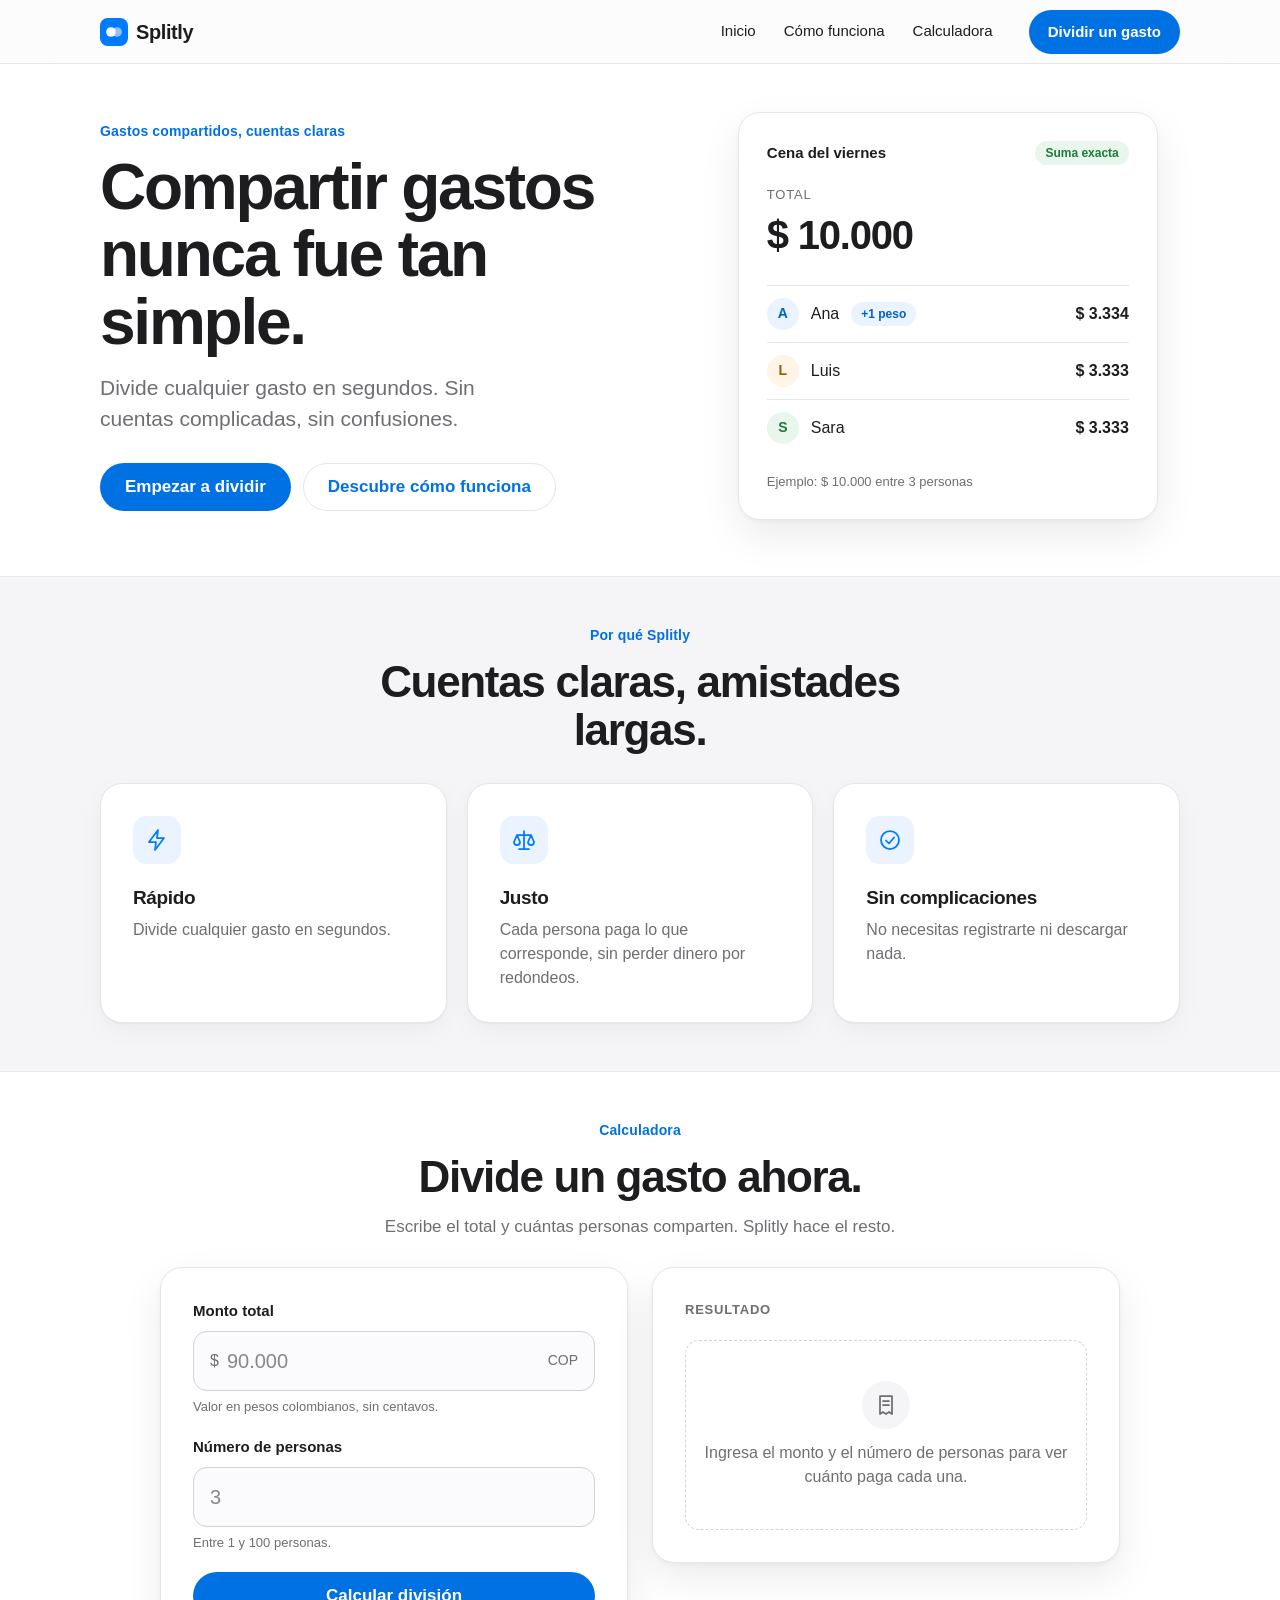
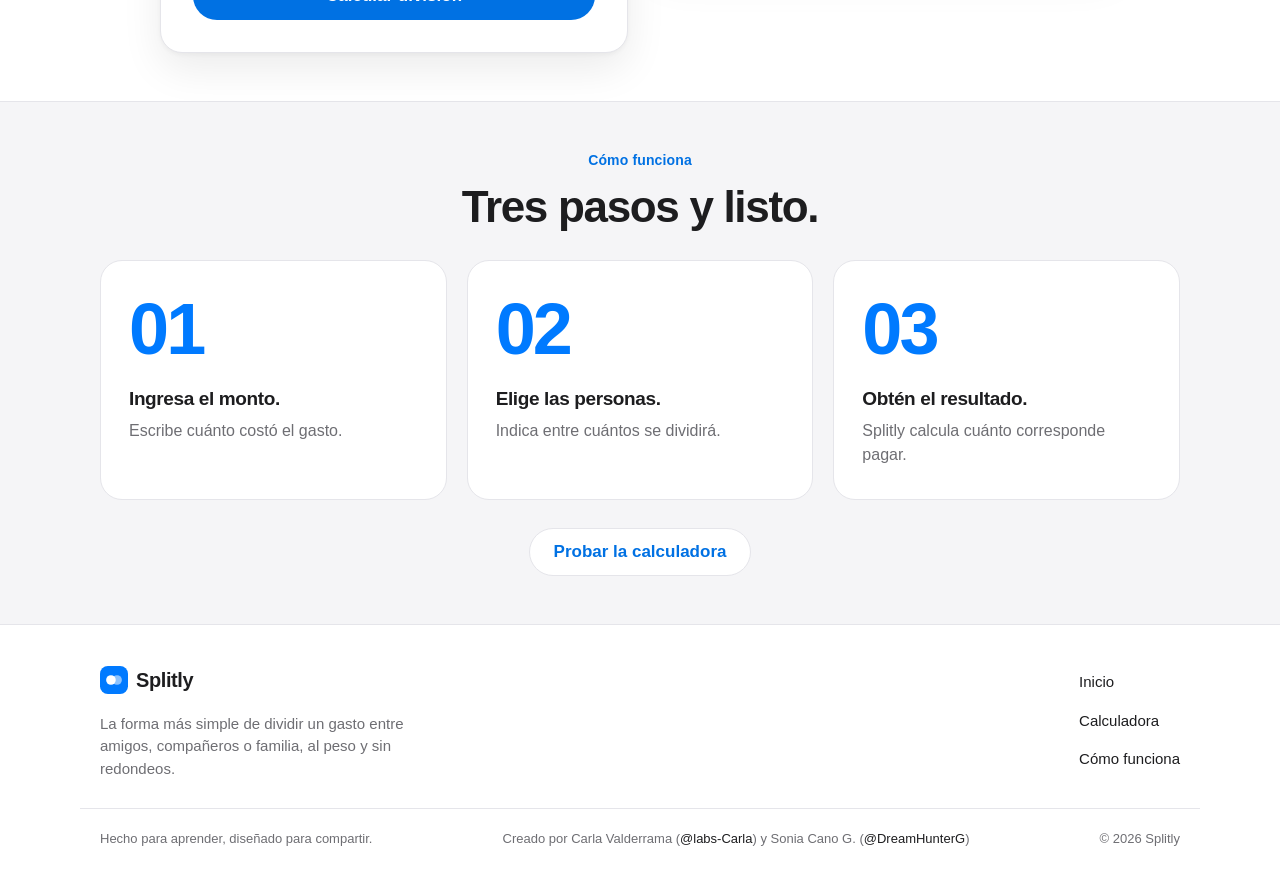
==== commit 42e499f7: "Créditos como «Creado por» y menos espacio entre secciones Co-Authored-By: Claude Opus 5.5 <noreply@" ====
--- a/frontend/index.html
+++ b/frontend/index.html
@@ -9,7 +9,6 @@
   <link rel="icon" type="image/svg+xml" href="data:image/svg+xml,%3Csvg xmlns='http://www.w3.org/2000/svg' viewBox='0 0 32 32' width='32' height='32'%3E%3Crect width='32' height='32' rx='9' fill='%23007AFF'/%3E%3Ccircle cx='12.5' cy='16' r='5.5' fill='%23fff'/%3E%3Ccircle cx='19.5' cy='16' r='5.5' fill='%23fff' fill-opacity='.55'/%3E%3C/svg%3E">
   <link rel="stylesheet" href="style.css">
   <script src="script.js" defer></script>
-  <script src="flujos.js" defer></script>
 </head>
 <body>
   <a class="saltar" href="#contenido">Saltar al contenido</a>
@@ -118,62 +117,34 @@
         <header class="seccion__encabezado">
           <p class="eyebrow">Calculadora</p>
           <h2 class="seccion__titulo" id="calculadora-titulo">Divide un gasto ahora.</h2>
-          <p class="seccion__descripcion">Responde tres preguntas cortas o díselo a Splitly en voz alta.</p>
+          <p class="seccion__descripcion">Escribe el total y cuántas personas comparten. Splitly hace el resto.</p>
         </header>
         <div class="calculadora">
 
-          <div class="calculadora__entrada">
-
-          <!-- Asistente paso a paso: una pregunta por pantalla, o todo de una vez por voz -->
-          <form class="tarjeta asistente" id="asistente" novalidate>
-            <p class="asistente__progreso" id="asistente-progreso" aria-live="polite">Paso 1 de 3</p>
-            <div class="asistente__barra" aria-hidden="true"><span class="asistente__avance" id="asistente-avance"></span></div>
-
-            <fieldset class="asistente__paso" data-paso="1">
-              <legend class="asistente__pregunta">¿Cuánto fue la cuenta?</legend>
-              <div class="campo">
-                <label class="campo__etiqueta" for="asistente-monto">Monto total</label>
-                <div class="campo__control">
-                  <span class="campo__prefijo" aria-hidden="true">$</span>
-                  <input class="campo__entrada" type="text" id="asistente-monto" inputmode="numeric" autocomplete="off" placeholder="90.000">
-                  <span class="campo__sufijo" aria-hidden="true">COP</span>
-                </div>
+          <!-- Formulario -->
+          <form class="tarjeta calculadora__formulario" id="formulario" novalidate>
+            <div class="campo">
+              <label class="campo__etiqueta" for="monto">Monto total</label>
+              <div class="campo__control">
+                <span class="campo__prefijo" aria-hidden="true">$</span>
+                <input class="campo__entrada" type="text" id="monto" name="monto" inputmode="numeric" autocomplete="off" placeholder="90.000" aria-describedby="ayuda-monto">
+                <span class="campo__sufijo" aria-hidden="true">COP</span>
               </div>
-              <div class="voz">
-                <p class="voz__separador"><span>o</span></p>
-                <button class="boton boton--secundario boton--bloque voz__boton" id="boton-voz" type="button" aria-describedby="voz-ejemplo voz-estado">
-                  <svg viewBox="0 0 24 24" width="20" height="20" fill="none" stroke="currentColor" stroke-width="1.75" stroke-linecap="round" stroke-linejoin="round" aria-hidden="true" focusable="false"><rect x="9" y="3" width="6" height="11" rx="3"/><path d="M5 11a7 7 0 0 0 14 0M12 18v3"/></svg>
-                  <span class="voz__texto">Dilo en voz alta</span>
-                </button>
-                <p class="voz__ejemplo" id="voz-ejemplo">Por ejemplo: «120 mil entre 4». Splitly te responde hablando.</p>
-                <p class="voz__estado" id="voz-estado" aria-live="polite" hidden></p>
+              <p class="campo__ayuda" id="ayuda-monto">Valor en pesos colombianos, sin centavos.</p>
+            </div>
+            <div class="campo">
+              <label class="campo__etiqueta" for="personas">Número de personas</label>
+              <div class="campo__control">
+                <input class="campo__entrada" type="text" id="personas" name="personas" inputmode="numeric" autocomplete="off" placeholder="3" aria-describedby="ayuda-personas">
               </div>
-            </fieldset>
-
-            <fieldset class="asistente__paso" data-paso="2" hidden>
-              <legend class="asistente__pregunta">¿Entre cuántas personas?</legend>
-              <div class="contador">
-                <button class="contador__boton" type="button" data-cambio="-1" aria-label="Una persona menos">−</button>
-                <label class="visualmente-oculto" for="asistente-personas">Número de personas</label>
-                <input class="contador__valor" type="text" id="asistente-personas" inputmode="numeric" autocomplete="off" value="2">
-                <button class="contador__boton" type="button" data-cambio="1" aria-label="Una persona más">+</button>
-              </div>
-            </fieldset>
-
-            <fieldset class="asistente__paso" data-paso="3" hidden>
-              <legend class="asistente__pregunta">¿Quiénes son?</legend>
-              <p class="campo__ayuda">Opcional: escribe los nombres para ver cuánto paga cada quien.</p>
-              <ol class="asistente__nombres" id="asistente-nombres"></ol>
-            </fieldset>
-
+              <p class="campo__ayuda" id="ayuda-personas">Entre 1 y 100 personas.</p>
+            </div>
             <div class="alerta" id="error" role="alert" hidden></div>
-            <div class="asistente__acciones">
-              <button class="boton boton--secundario" id="asistente-atras" type="button" hidden>Atrás</button>
-              <button class="boton boton--primario" id="asistente-siguiente" type="submit">Siguiente</button>
-            </div>
+            <button class="boton boton--primario boton--bloque" id="boton-calcular" type="submit">
+              <span class="boton__spinner" aria-hidden="true"></span>
+              <span class="boton__texto">Calcular división</span>
+            </button>
           </form>
-
-          </div>
 
           <!-- Resultado -->
           <section class="tarjeta resultado" aria-labelledby="resultado-titulo" aria-live="polite">
@@ -222,7 +193,7 @@
           <li class="paso">
             <span class="paso__numero" aria-hidden="true">03</span>
             <h3 class="paso__titulo">Obtén el resultado.</h3>
-            <p class="paso__texto">Si quieres, escribe los nombres y Splitly te dice cuánto paga cada quien.</p>
+            <p class="paso__texto">Splitly calcula cuánto corresponde pagar.</p>
           </li>
         </ol>
         <div class="seccion__accion">
--- a/frontend/style.css
+++ b/frontend/style.css
@@ -945,205 +945,12 @@
   font-size: 13px;
 }
 
-/* ---------- Asistente paso a paso y voz ---------- */
-.calculadora__entrada {
-  display: grid;
-  /* minmax(0, 1fr): sin esto, el ancho propio de los inputs desborda en móvil */
-  grid-template-columns: minmax(0, 1fr);
-  gap: 16px;
-  align-content: start;
-  min-width: 0;
-}
-
-/* Atajo por voz dentro del primer paso */
-.voz {
-  display: grid;
-  gap: 12px;
-}
-
-.voz__separador {
-  display: flex;
-  align-items: center;
-  gap: 12px;
-  font-size: 13px;
-  color: var(--texto-secundario);
-}
-
-.voz__separador::before,
-.voz__separador::after {
-  content: "";
-  flex: 1;
-  height: 1px;
-  background: var(--borde);
-}
-
-.voz__ejemplo {
-  font-size: 13px;
-  text-align: center;
-  color: var(--texto-secundario);
-}
-
-.voz__boton--escuchando {
-  background: var(--error-fondo);
-  border-color: var(--error);
-  color: var(--error);
-}
-
-.voz__boton--escuchando:hover {
-  background: var(--error-fondo);
-}
-
-.voz__boton--escuchando svg {
-  animation: latir 1s ease-in-out infinite;
-}
-
-.voz__estado {
-  padding: 10px 14px;
-  background: var(--fondo);
-  border-radius: var(--radio-sm);
-  font-size: 14px;
-  color: var(--texto);
-}
-
-.asistente__progreso {
-  font-size: 13px;
-  font-weight: 600;
-  color: var(--acento-texto);
-}
-
-.asistente__barra {
-  height: 4px;
-  margin: 8px 0 24px;
-  background: var(--borde);
-  border-radius: 999px;
-  overflow: hidden;
-}
-
-.asistente__avance {
-  display: block;
-  width: 33.33%;
-  height: 100%;
-  background: var(--acento);
-  border-radius: inherit;
-  transition: width var(--transicion);
-}
-
-.asistente__paso {
-  min-width: 0;
-  margin: 0;
-  padding: 0;
-  border: 0;
-  animation: aparecer 250ms ease-out both;
-}
-
-.asistente__pregunta {
-  margin-bottom: 20px;
-  padding: 0;
-  font-size: clamp(1.375rem, 2vw + 1rem, 1.75rem);
-  font-weight: 700;
-  letter-spacing: -0.02em;
-  line-height: 1.2;
-}
-
-.asistente__acciones {
-  display: flex;
-  gap: 12px;
-  margin-top: 24px;
-}
-
-.asistente__acciones .boton {
-  flex: 1;
-}
-
-.contador {
-  display: flex;
-  align-items: center;
-  justify-content: center;
-  gap: 16px;
-  margin-bottom: 24px;
-}
-
-.contador__boton {
-  display: inline-grid;
-  place-items: center;
-  flex-shrink: 0;
-  width: 56px;
-  height: 56px;
-  border: 1px solid var(--borde-campo);
-  border-radius: 50%;
-  background: var(--superficie);
-  color: var(--acento-texto);
-  font: inherit;
-  font-size: 28px;
-  line-height: 1;
-  cursor: pointer;
-  transition: background-color var(--transicion);
-}
-
-.contador__boton:hover {
-  background: #EEF5FF;
-}
-
-.contador__valor {
-  width: 4ch;
-  border: 0;
-  border-radius: var(--radio-sm);
-  background: transparent;
-  color: var(--texto);
-  font: inherit;
-  font-size: 48px;
-  font-weight: 700;
-  text-align: center;
-  font-variant-numeric: tabular-nums;
-}
-
-.asistente__nombres {
-  display: grid;
-  gap: 8px;
-  max-height: 320px;
-  margin: 16px 0 20px;
-  overflow-y: auto;
-}
-
-.asistente__nombre {
-  width: 100%;
-  min-height: 48px;
-  padding: 0 14px;
-  background: #FBFBFD;
-  border: 1px solid var(--borde-campo);
-  border-radius: var(--radio);
-  color: var(--texto);
-  font: inherit;
-  font-size: 17px; /* 16px o más: evita el zoom automático de iOS */
-}
-
-.asistente__nombre:focus {
-  outline: none;
-  background: var(--superficie);
-  border-color: var(--acento);
-  box-shadow: 0 0 0 4px rgba(0,122,255,.15);
-}
-
-/* Texto solo para lectores de pantalla */
-.visualmente-oculto {
-  position: absolute;
-  width: 1px;
-  height: 1px;
-  overflow: hidden;
-  clip-path: inset(50%);
-  white-space: nowrap;
-}
-
 /* Créditos: los enlaces van en línea con el texto */
 .footer__creditos .footer__enlace {
   padding: 0;
 }
 
 /* ---------- Animaciones ---------- */
-@keyframes latir {
-  50% { transform: scale(1.15); }
-}
-
 @keyframes aparecer {
   from { opacity: 0; transform: translateY(8px); }
   to { opacity: 1; transform: none; }
